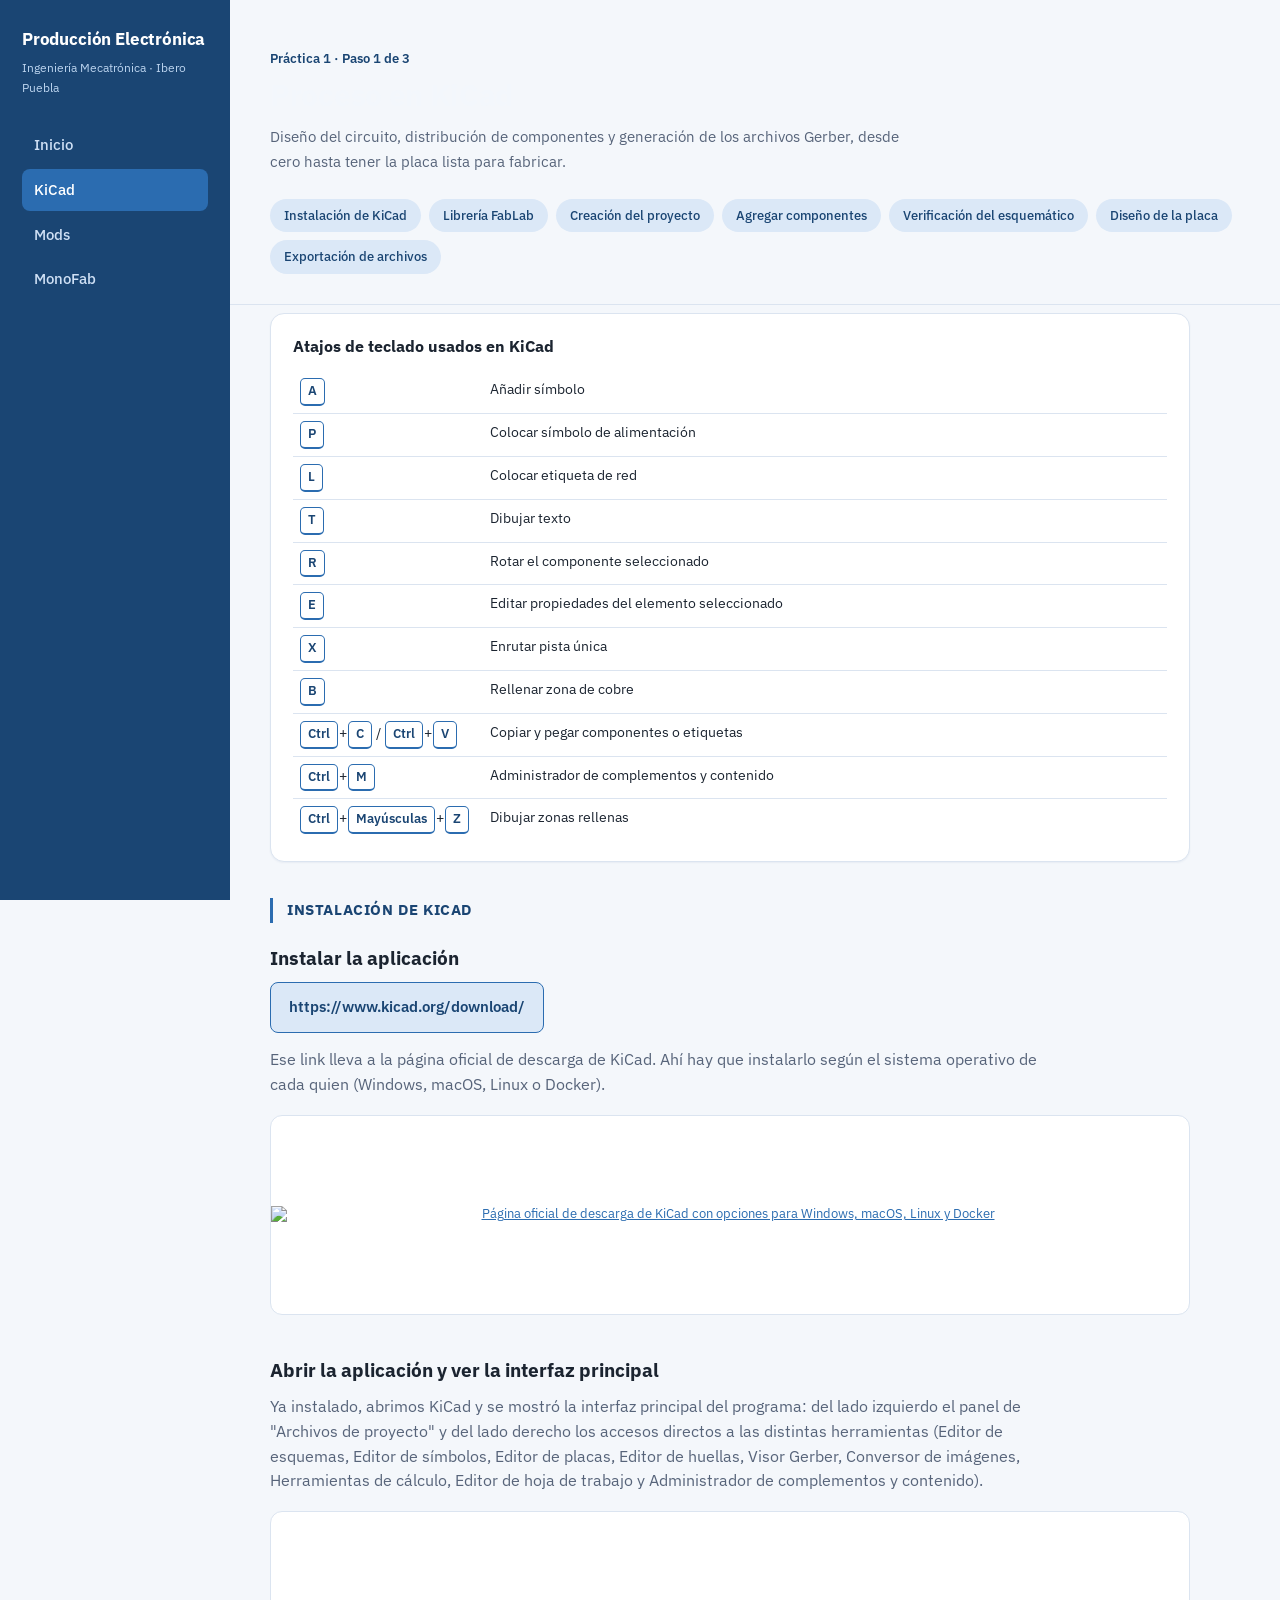
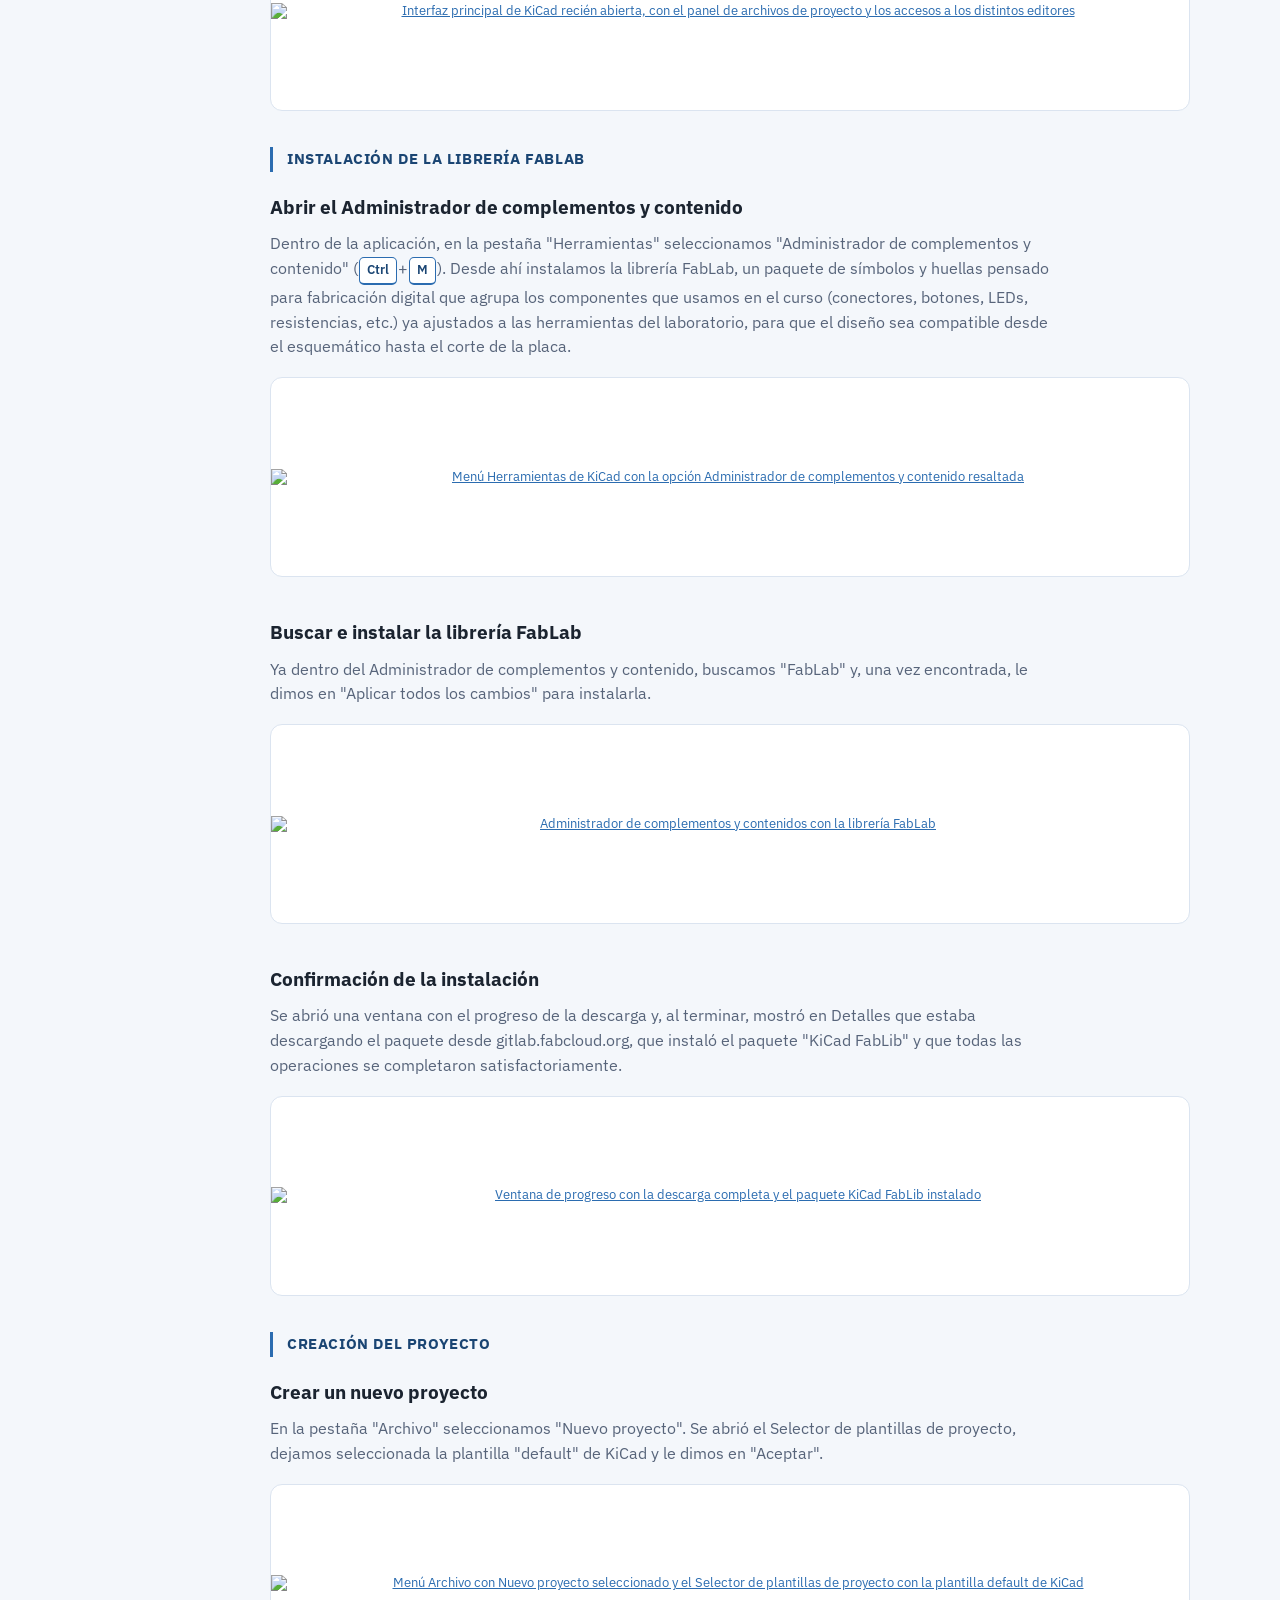
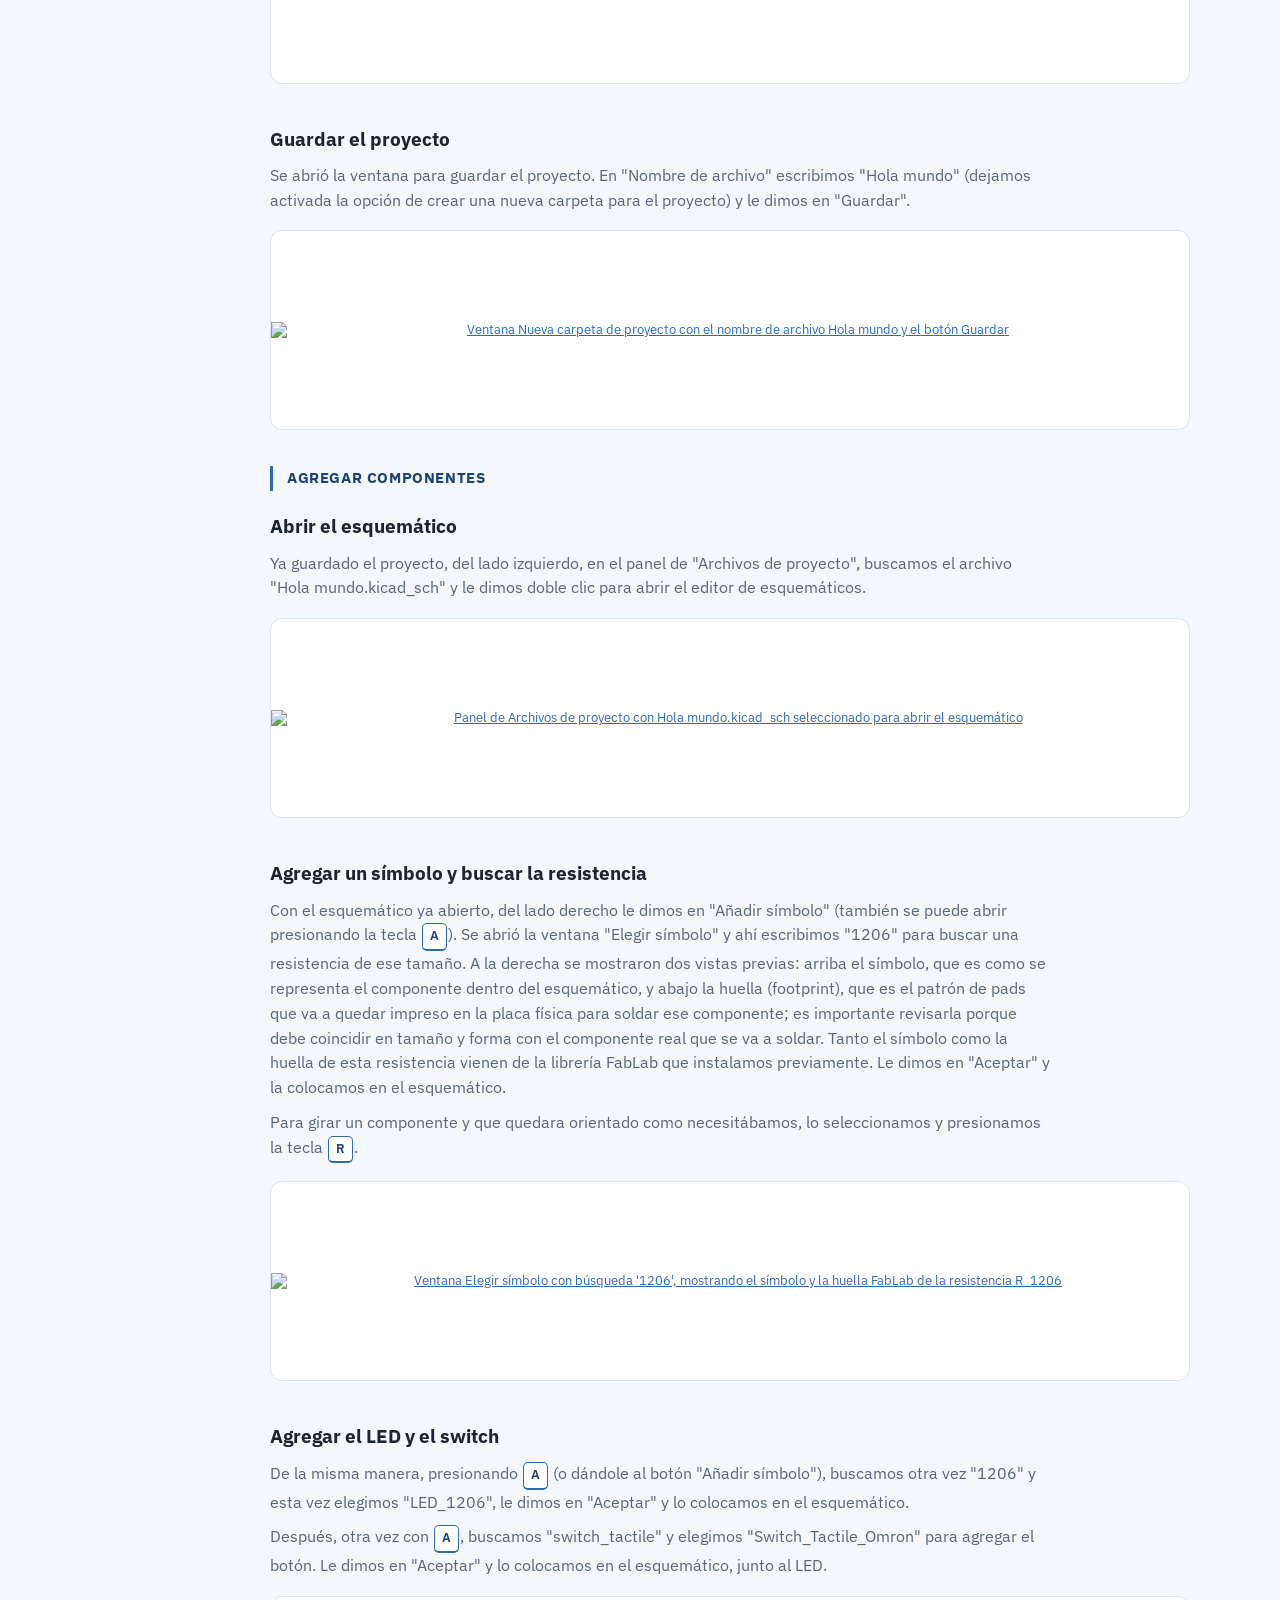
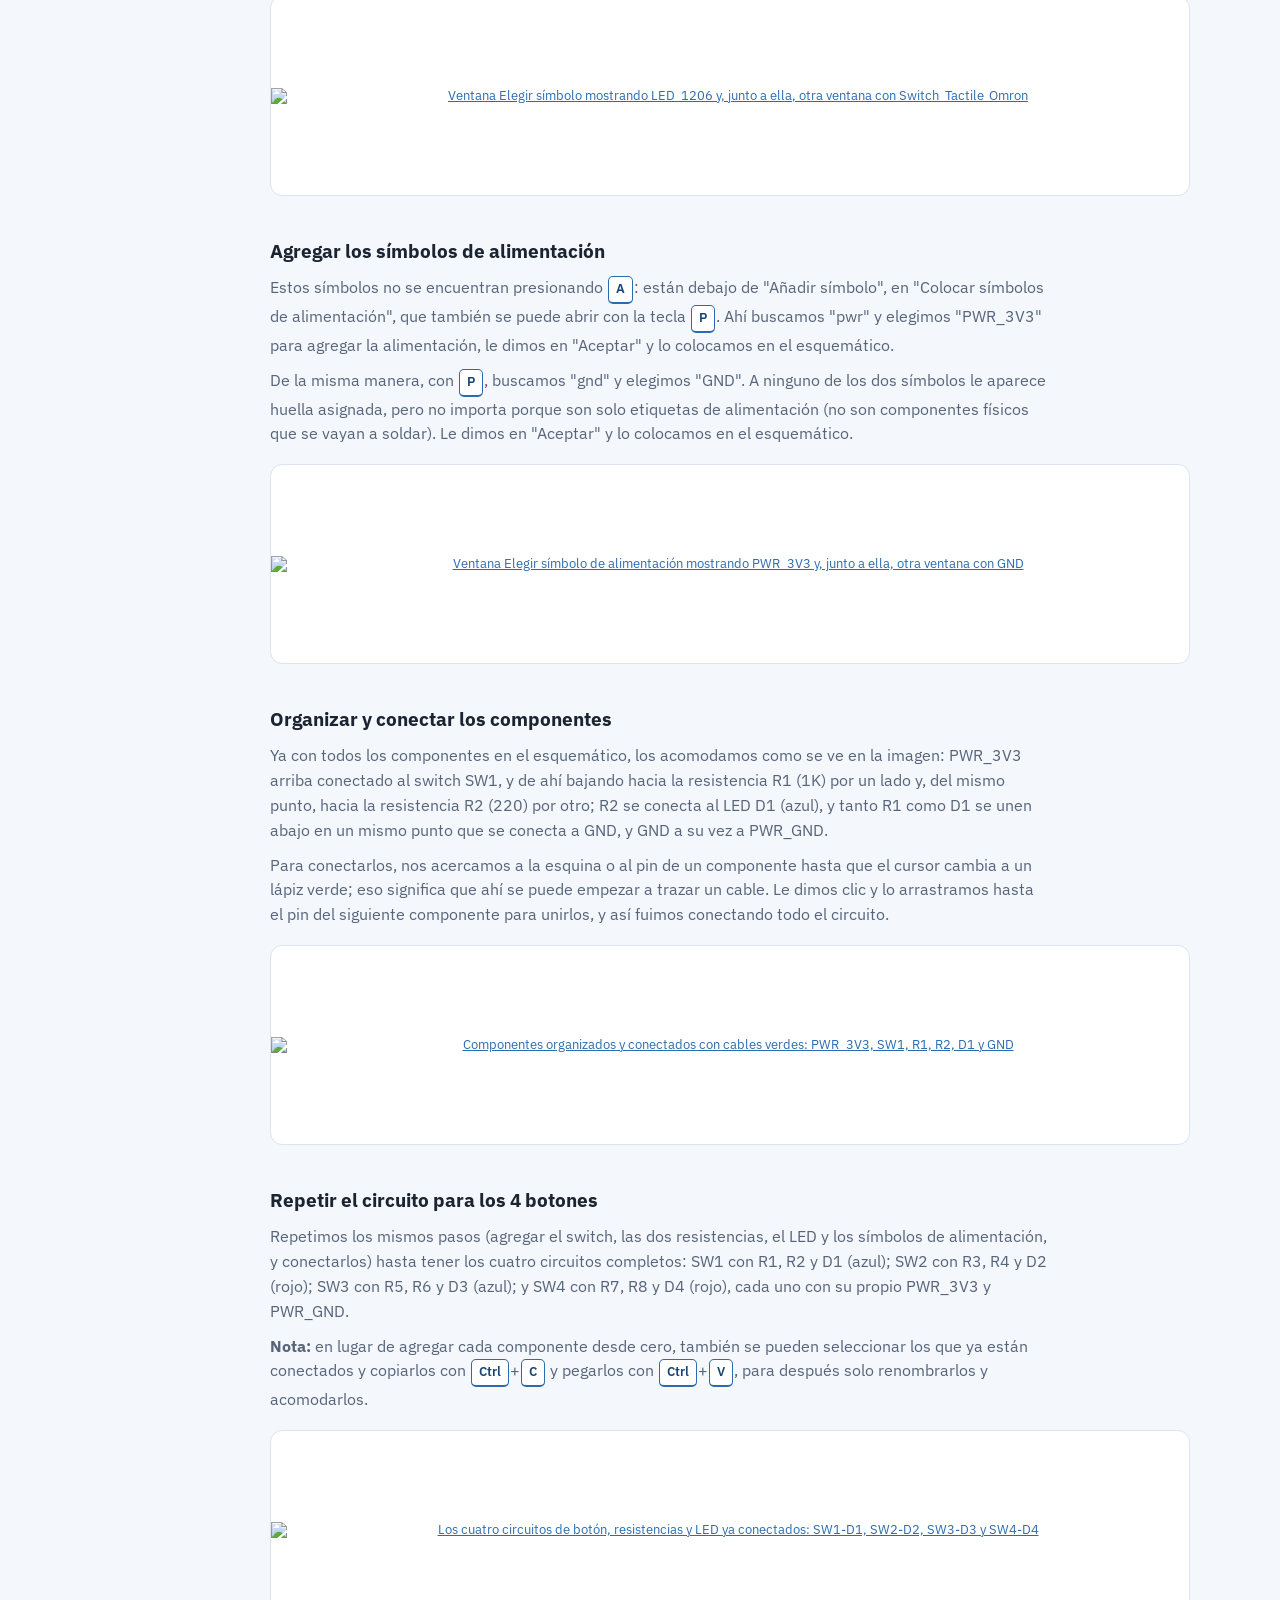
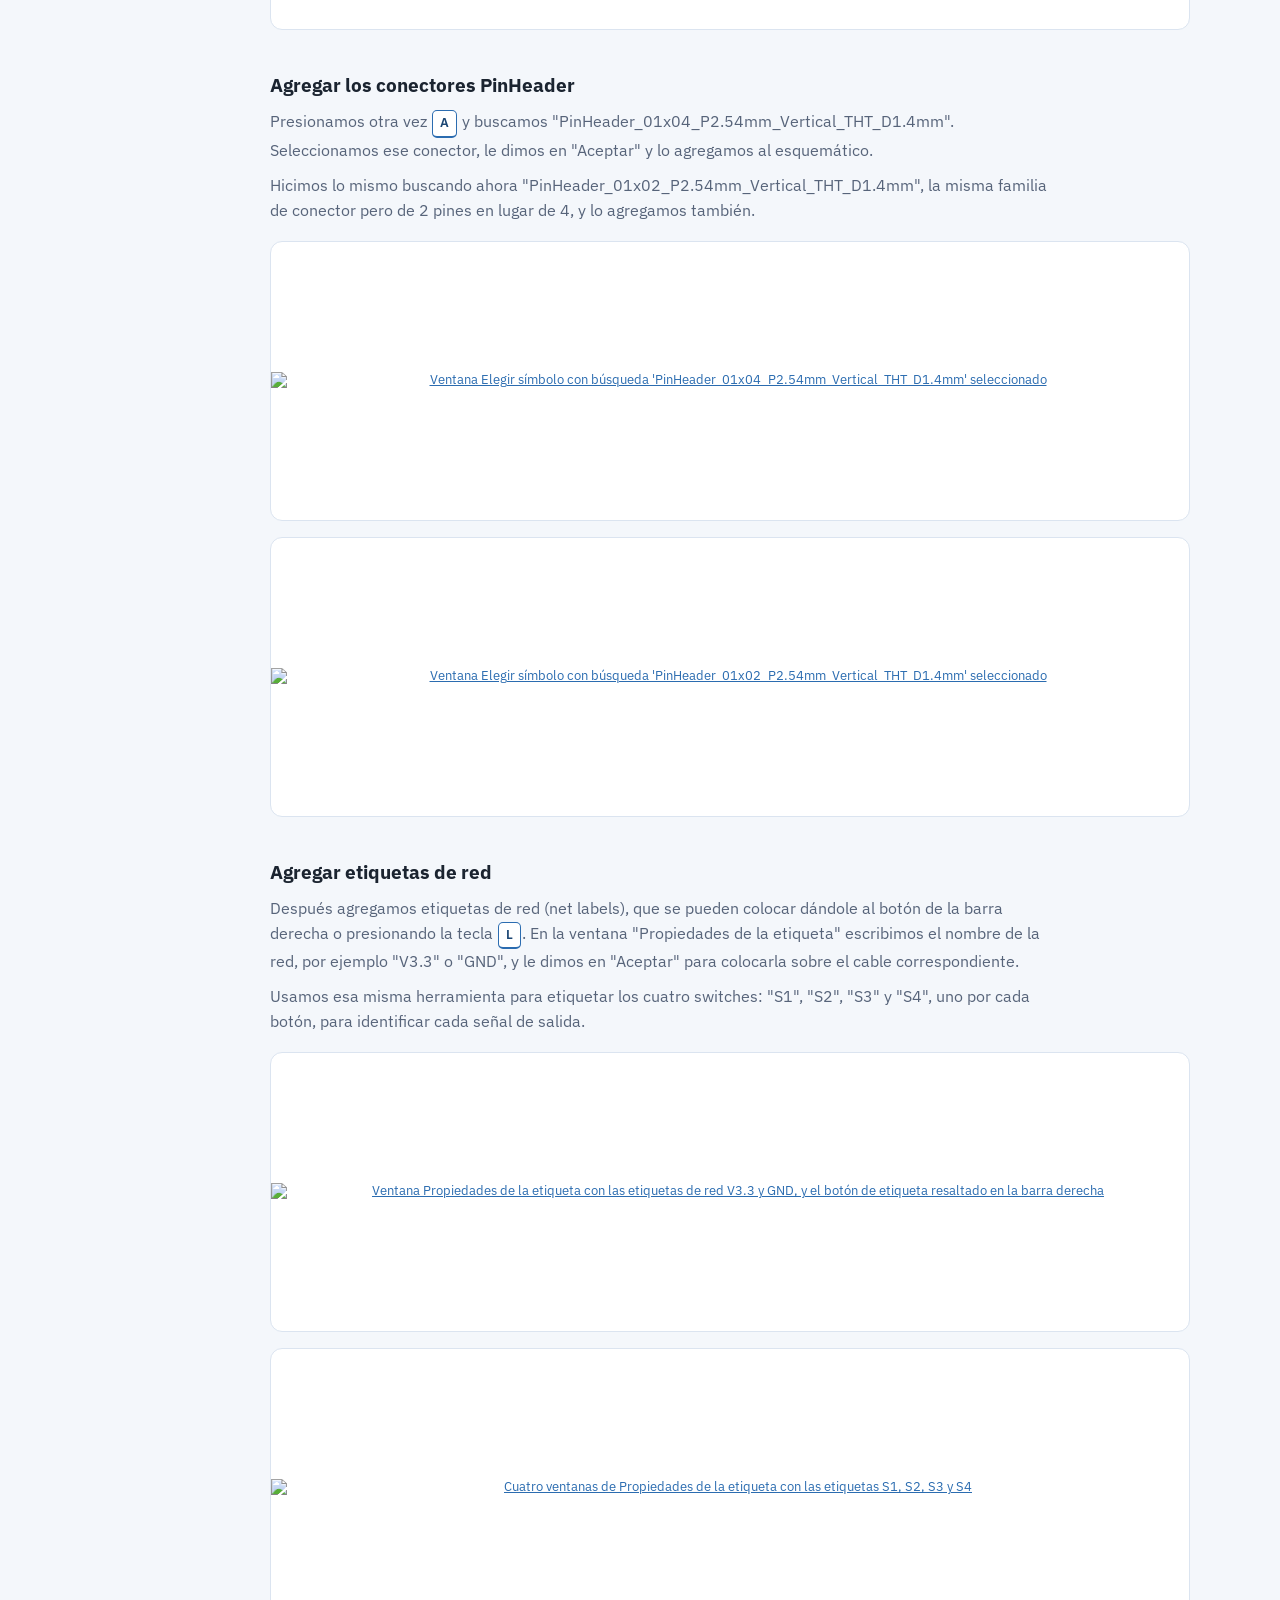
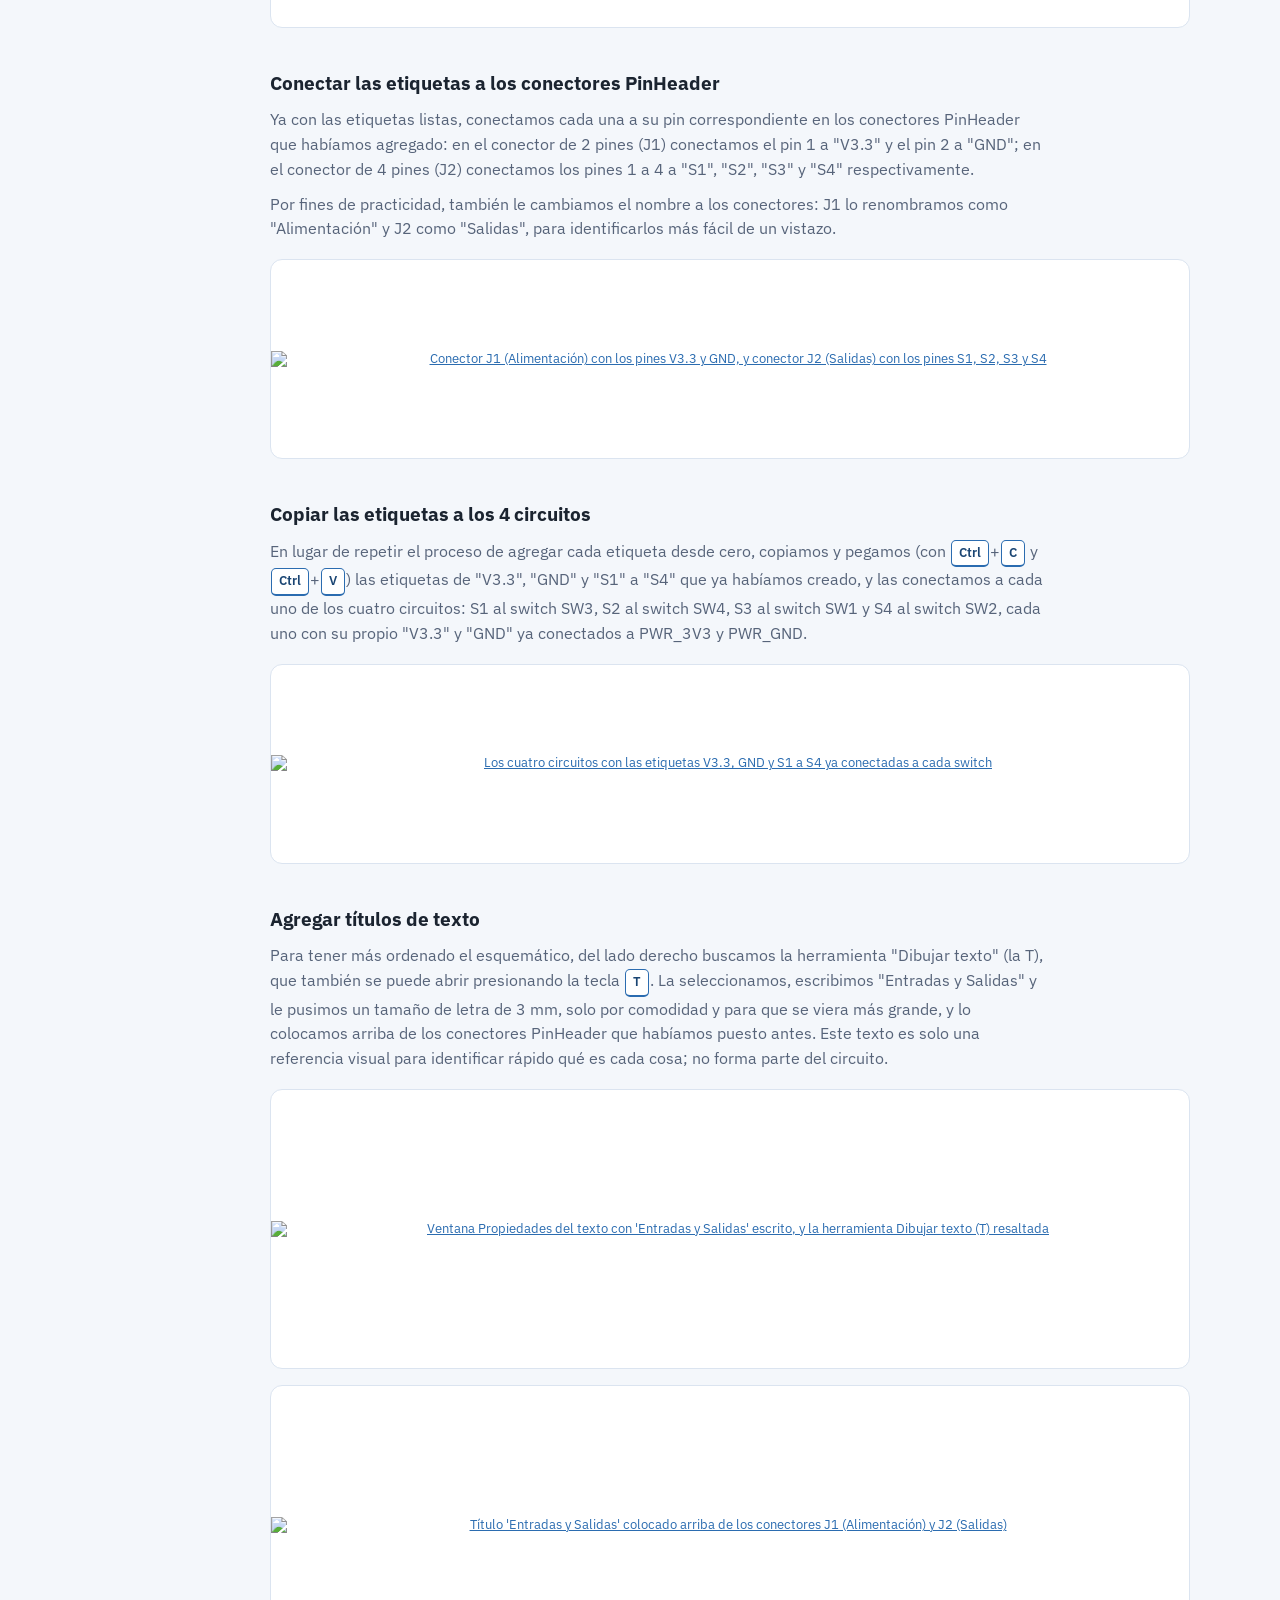
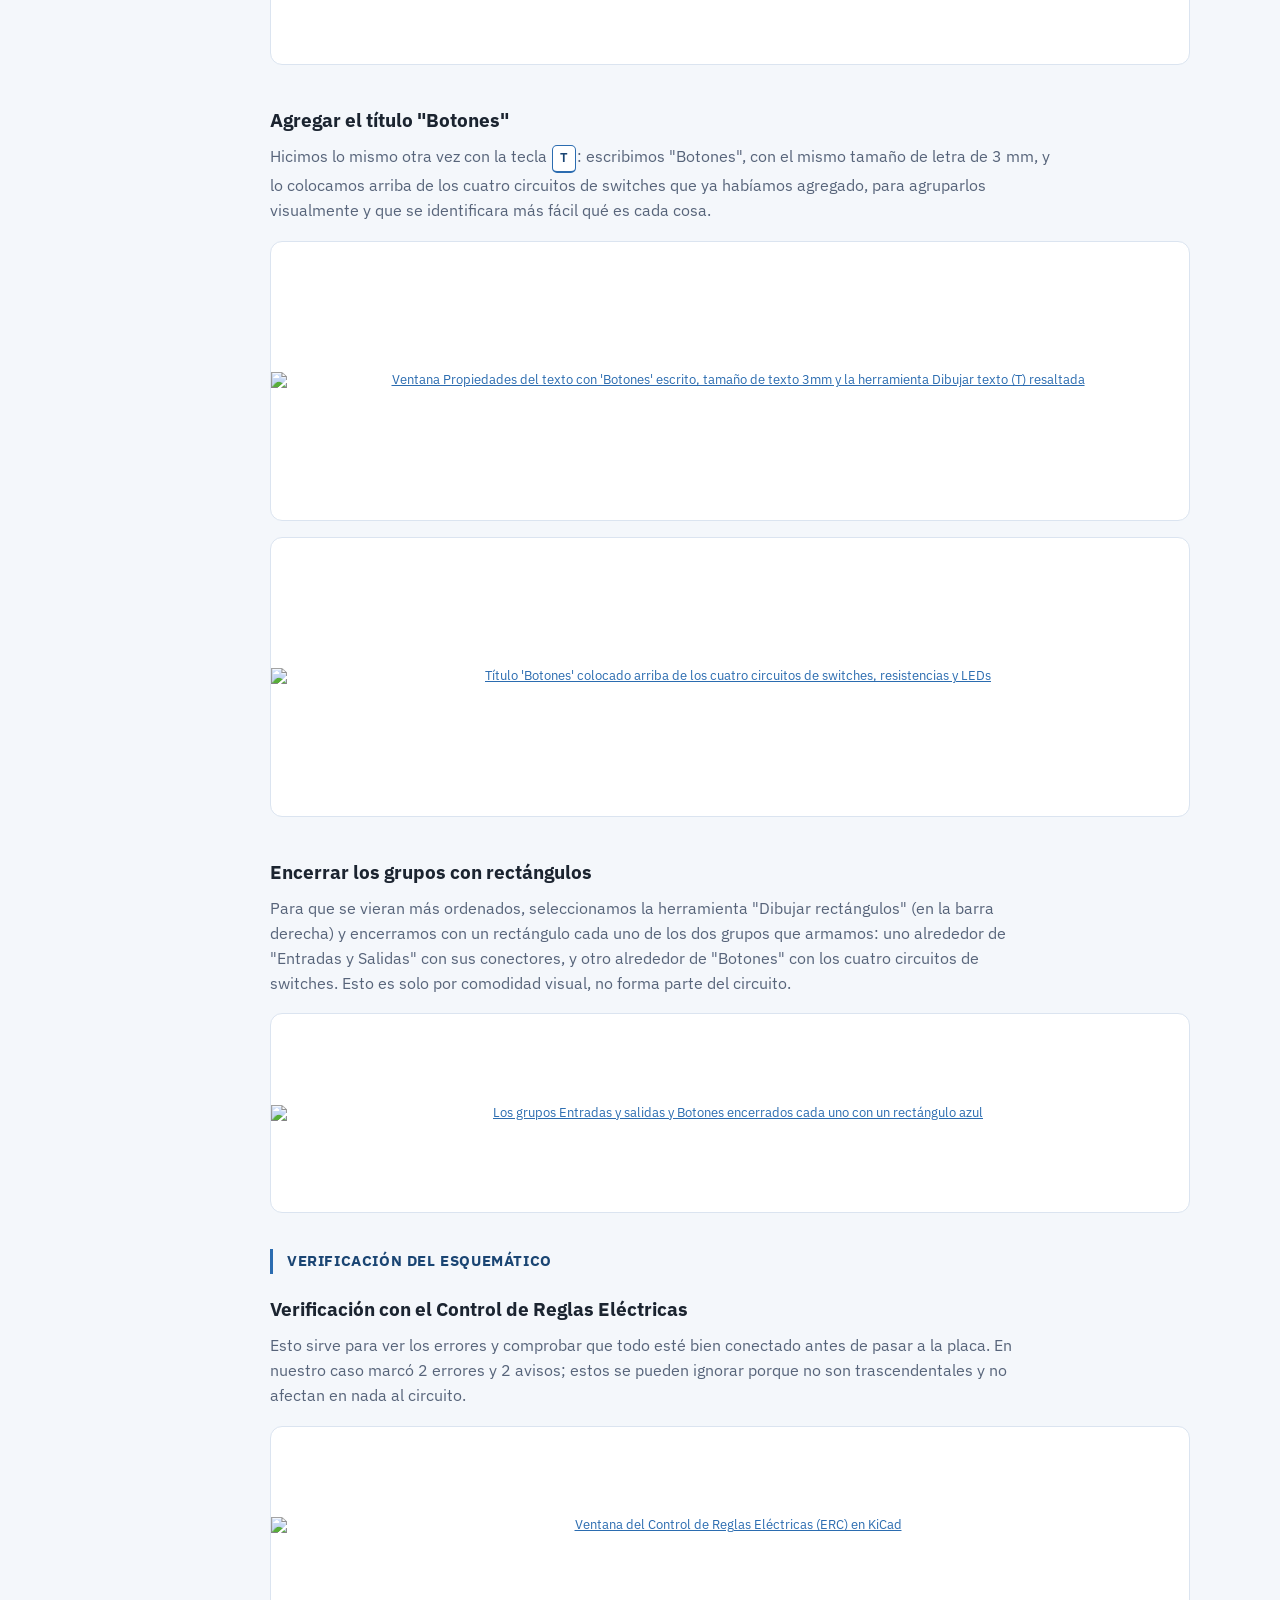
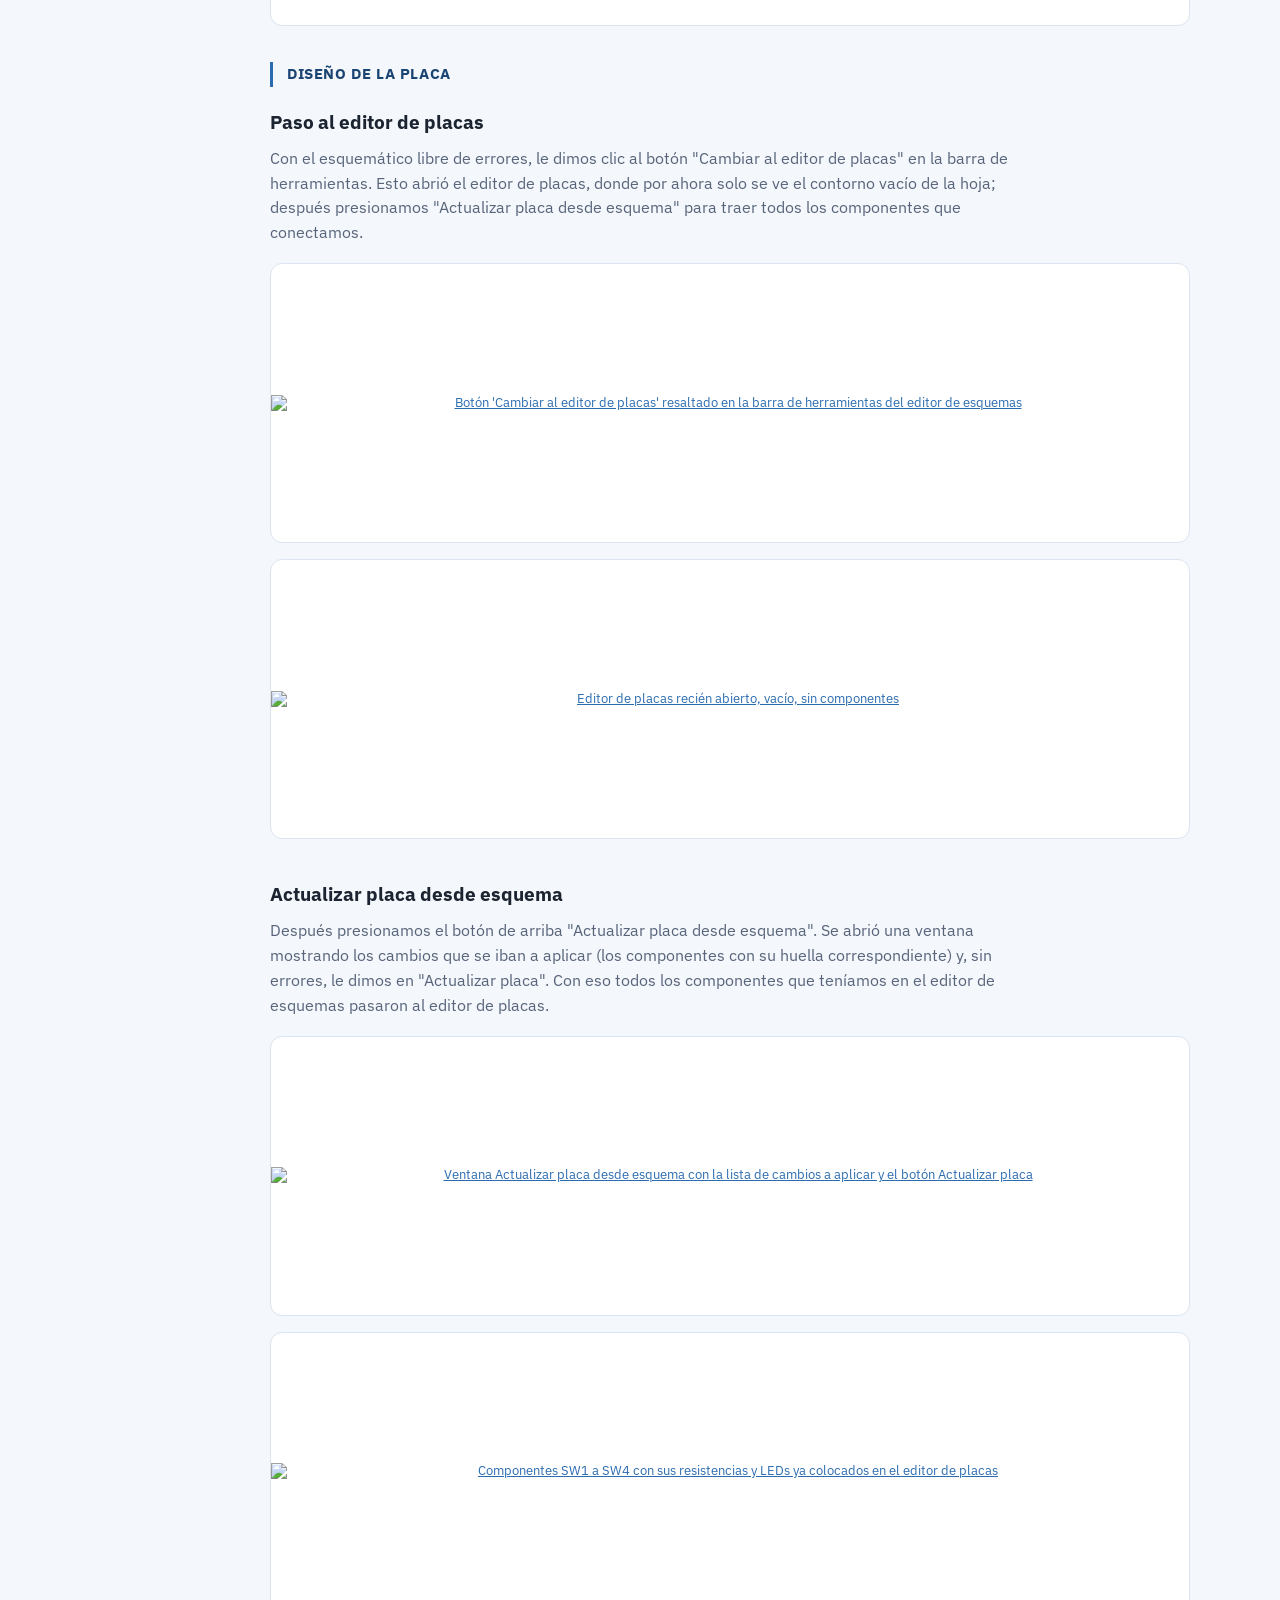
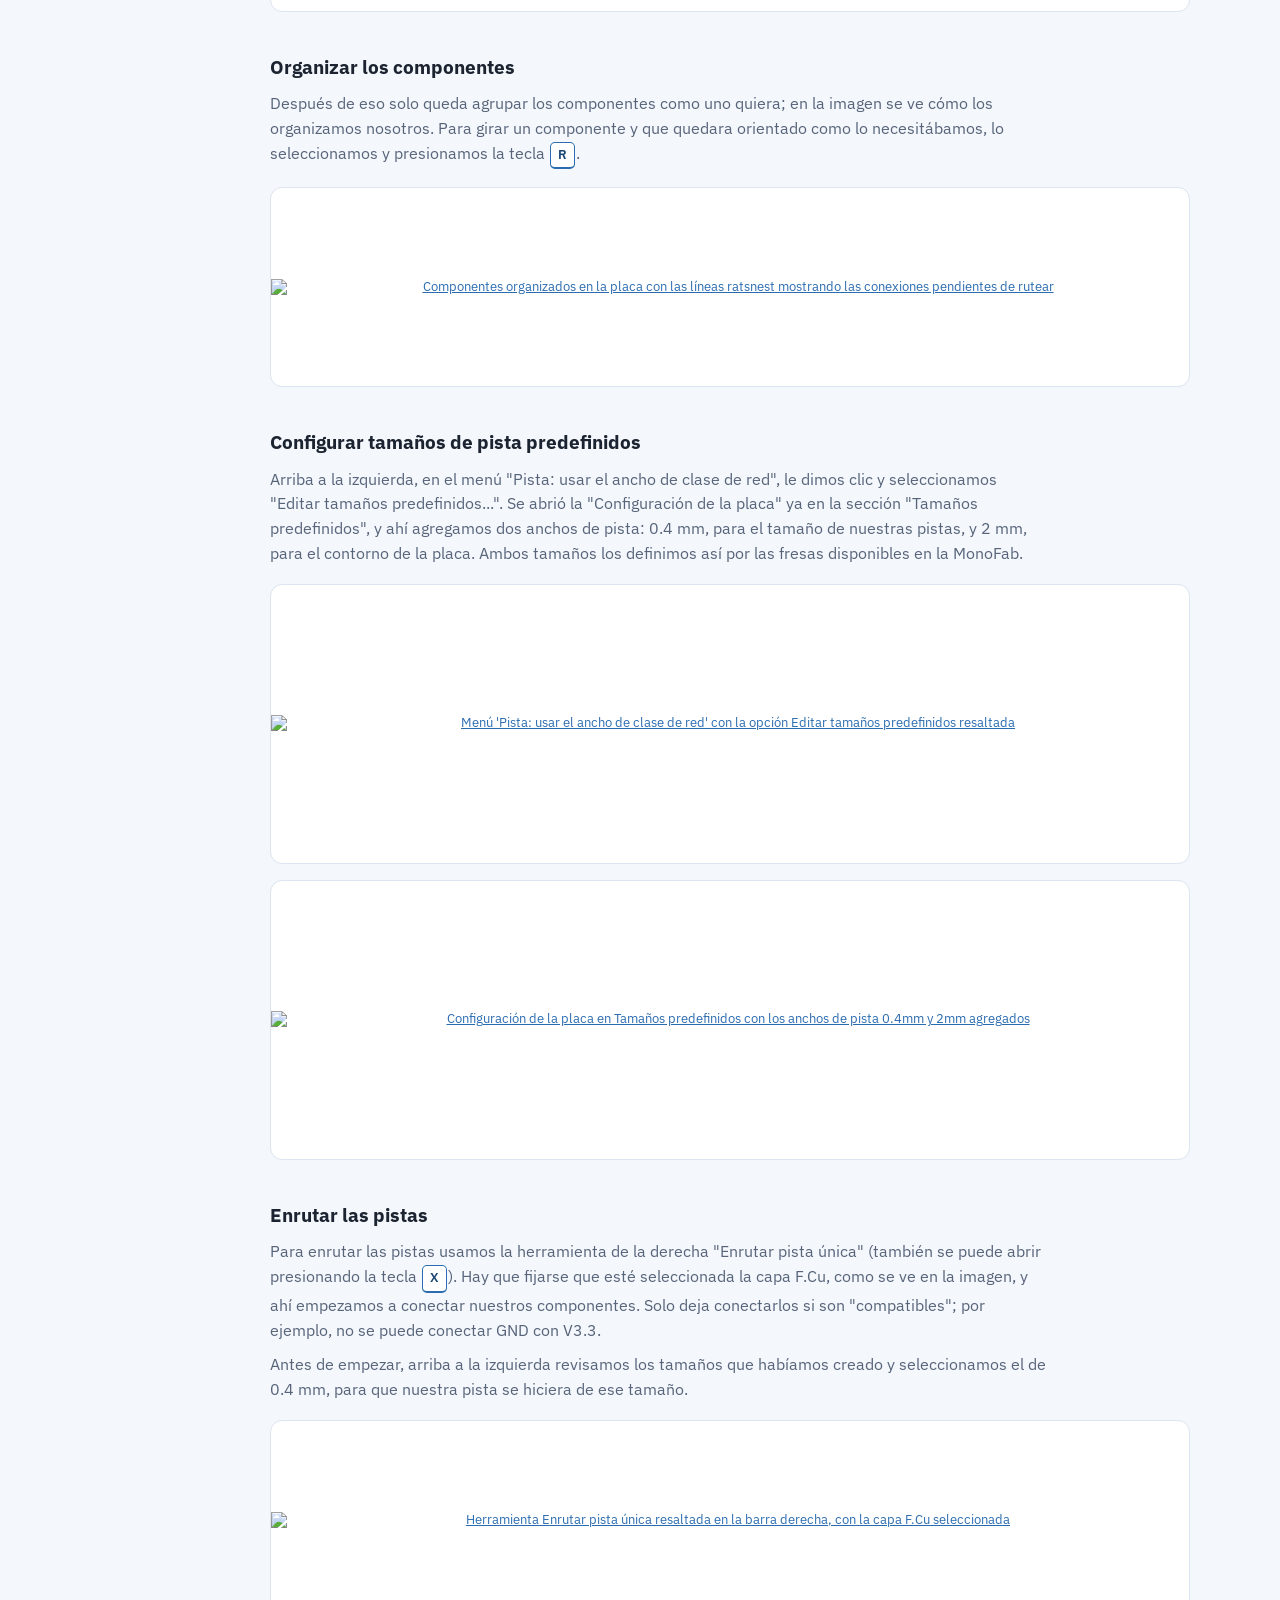
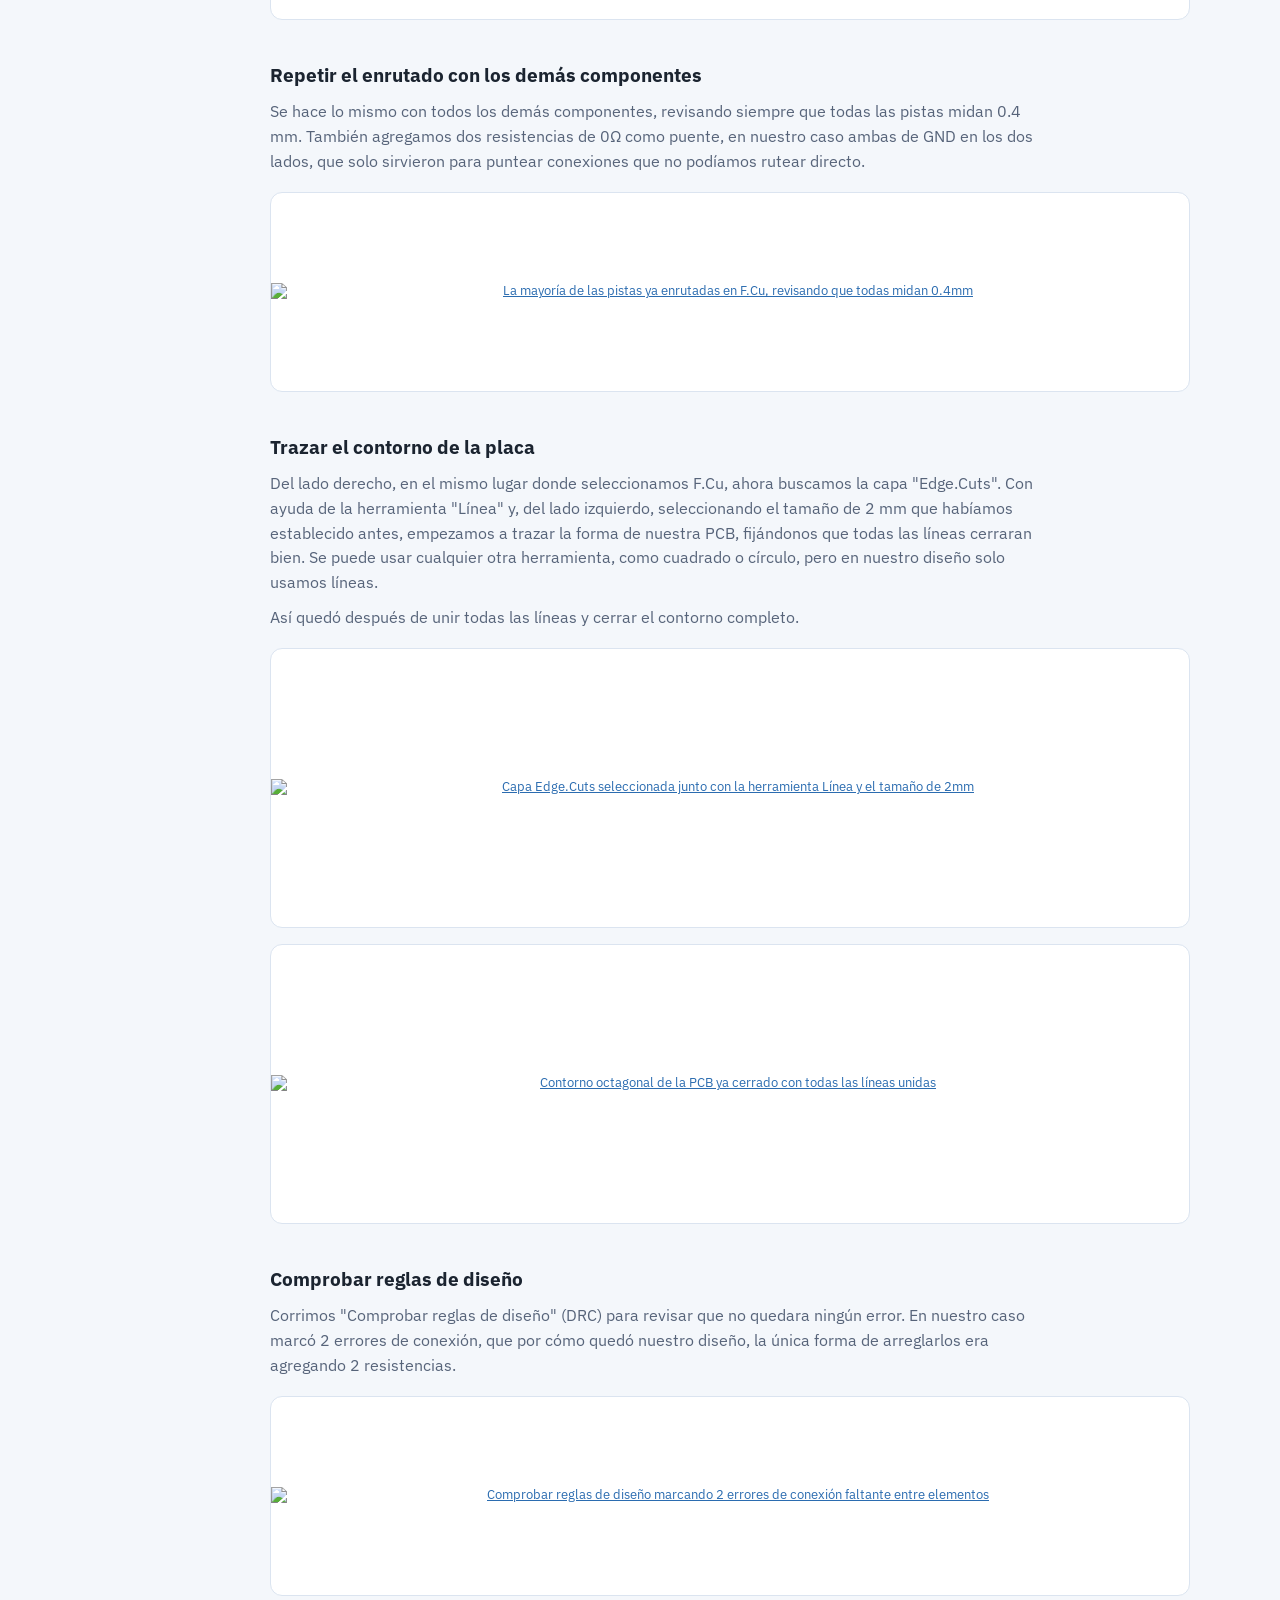
==== kicad.html @ bfd23e38 "Add files via upload" ====
<!DOCTYPE html>
<html lang="es">
<head>
<meta charset="UTF-8">
<meta name="viewport" content="width=device-width, initial-scale=1.0">
<title>Proceso en KiCad — Producción Electrónica</title>
<link rel="preconnect" href="https://fonts.googleapis.com">
<link rel="preconnect" href="https://fonts.gstatic.com" crossorigin>
<link href="https://fonts.googleapis.com/css2?family=IBM+Plex+Sans:wght@400;500;600;700&display=swap" rel="stylesheet">
<link rel="stylesheet" href="styles.css">
</head>
<body>

<div class="site-shell">
  <aside class="sidebar">
    <a href="index.html" class="brand">Producción Electrónica</a>
    <span class="brand-sub">Ingeniería Mecatrónica · Ibero Puebla</span>
    <nav>
      <a href="index.html">Inicio</a>
      <a href="kicad.html" class="active">KiCad</a>
      <a href="mods.html">Mods</a>
      <a href="monofab.html">MonoFab</a>
    </nav>
  </aside>

  <div class="site-main">

<div class="tool-page-header">
  <div class="kicker">Práctica 1 · Paso 1 de 3</div>
  <h1>Proceso en KiCad</h1>
  <p>Diseño del circuito, distribución de componentes y generación de los archivos Gerber, desde cero hasta tener la placa lista para fabricar.</p>
  <div class="page-toc">
    <a href="#grp-instalacion-kicad">Instalación de KiCad</a>
    <a href="#grp-instalacion-fablab">Librería FabLab</a>
    <a href="#grp-creacion-proyecto">Creación del proyecto</a>
    <a href="#grp-agregar-componentes">Agregar componentes</a>
    <a href="#grp-verificacion-esquematico">Verificación del esquemático</a>
    <a href="#grp-diseno-placa">Diseño de la placa</a>
    <a href="#grp-exportacion-archivos">Exportación de archivos</a>
  </div>
</div>

<div class="tool-page-body">

  <div class="ref-card" style="margin-bottom:30px;">
    <h4>Atajos de teclado usados en KiCad</h4>
    <table class="ref-table">
      <tr><td><kbd class="key">A</kbd></td><td>Añadir símbolo</td></tr>
      <tr><td><kbd class="key">P</kbd></td><td>Colocar símbolo de alimentación</td></tr>
      <tr><td><kbd class="key">L</kbd></td><td>Colocar etiqueta de red</td></tr>
      <tr><td><kbd class="key">T</kbd></td><td>Dibujar texto</td></tr>
      <tr><td><kbd class="key">R</kbd></td><td>Rotar el componente seleccionado</td></tr>
      <tr><td><kbd class="key">E</kbd></td><td>Editar propiedades del elemento seleccionado</td></tr>
      <tr><td><kbd class="key">X</kbd></td><td>Enrutar pista única</td></tr>
      <tr><td><kbd class="key">B</kbd></td><td>Rellenar zona de cobre</td></tr>
      <tr><td><kbd class="key">Ctrl</kbd>+<kbd class="key">C</kbd> / <kbd class="key">Ctrl</kbd>+<kbd class="key">V</kbd></td><td>Copiar y pegar componentes o etiquetas</td></tr>
      <tr><td><kbd class="key">Ctrl</kbd>+<kbd class="key">M</kbd></td><td>Administrador de complementos y contenido</td></tr>
      <tr><td><kbd class="key">Ctrl</kbd>+<kbd class="key">Mayúsculas</kbd>+<kbd class="key">Z</kbd></td><td>Dibujar zonas rellenas</td></tr>
    </table>
  </div>

          <h5 class="step-group-title" id="grp-instalacion-kicad">Instalación de KiCad</h5>
          <ul class="step-list">
            <li id="step-kicad-instalar-la-aplicacion">
              <div class="step-thumb has-img"><a href="images/kicad-descargar-app.png" target="_blank"><img src="images/kicad-descargar-app.png" alt="Página oficial de descarga de KiCad con opciones para Windows, macOS, Linux y Docker"></a></div>
              <div class="step-text">
                <strong>Instalar la aplicación</strong>
                <a class="step-link-callout" href="https://www.kicad.org/download/" target="_blank">https://www.kicad.org/download/</a>
                <span>Ese link lleva a la página oficial de descarga de KiCad. Ahí hay que instalarlo según el sistema operativo de cada quien (Windows, macOS, Linux o Docker).</span>
              </div>
            </li>
            <li id="step-kicad-abrir-la-aplicacion-e-interfaz-principal">
              <div class="step-thumb has-img"><a href="images/kicad-interfaz-principal.png" target="_blank"><img src="images/kicad-interfaz-principal.png" alt="Interfaz principal de KiCad recién abierta, con el panel de archivos de proyecto y los accesos a los distintos editores"></a></div>
              <div class="step-text">
                <strong>Abrir la aplicación y ver la interfaz principal</strong>
                <span>Ya instalado, abrimos KiCad y se mostró la interfaz principal del programa: del lado izquierdo el panel de "Archivos de proyecto" y del lado derecho los accesos directos a las distintas herramientas (Editor de esquemas, Editor de símbolos, Editor de placas, Editor de huellas, Visor Gerber, Conversor de imágenes, Herramientas de cálculo, Editor de hoja de trabajo y Administrador de complementos y contenido).</span>
              </div>
            </li>
          </ul>

          <h5 class="step-group-title" id="grp-instalacion-fablab">Instalación de la librería FabLab</h5>
          <ul class="step-list">
            <li id="step-kicad-abrir-el-administrador-de-complementos-y-contenido">
              <div class="step-thumb has-img"><a href="images/kicad-abrir-administrador-complementos.png" target="_blank"><img src="images/kicad-abrir-administrador-complementos.png" alt="Menú Herramientas de KiCad con la opción Administrador de complementos y contenido resaltada"></a></div>
              <div class="step-text">
                <strong>Abrir el Administrador de complementos y contenido</strong>
                <span>Dentro de la aplicación, en la pestaña "Herramientas" seleccionamos "Administrador de complementos y contenido" (<kbd class="key">Ctrl</kbd>+<kbd class="key">M</kbd>). Desde ahí instalamos la librería FabLab, un paquete de símbolos y huellas pensado para fabricación digital que agrupa los componentes que usamos en el curso (conectores, botones, LEDs, resistencias, etc.) ya ajustados a las herramientas del laboratorio, para que el diseño sea compatible desde el esquemático hasta el corte de la placa.</span>
              </div>
            </li>
            <li id="step-kicad-buscar-e-instalar-la-libreria-fablab">
              <div class="step-thumb has-img"><a href="images/kicad-fablab.png" target="_blank"><img src="images/kicad-fablab.png" alt="Administrador de complementos y contenidos con la librería FabLab"></a></div>
              <div class="step-text">
                <strong>Buscar e instalar la librería FabLab</strong>
                <span>Ya dentro del Administrador de complementos y contenido, buscamos "FabLab" y, una vez encontrada, le dimos en "Aplicar todos los cambios" para instalarla.</span>
              </div>
            </li>
            <li id="step-kicad-confirmacion-de-la-instalacion-de-fablib">
              <div class="step-thumb has-img"><a href="images/kicad-fablib-instalado.png" target="_blank"><img src="images/kicad-fablib-instalado.png" alt="Ventana de progreso con la descarga completa y el paquete KiCad FabLib instalado"></a></div>
              <div class="step-text">
                <strong>Confirmación de la instalación</strong>
                <span>Se abrió una ventana con el progreso de la descarga y, al terminar, mostró en Detalles que estaba descargando el paquete desde gitlab.fabcloud.org, que instaló el paquete "KiCad FabLib" y que todas las operaciones se completaron satisfactoriamente.</span>
              </div>
            </li>
          </ul>

          <h5 class="step-group-title" id="grp-creacion-proyecto">Creación del proyecto</h5>
          <ul class="step-list">
            <li id="step-kicad-crear-un-nuevo-proyecto">
              <div class="step-thumb has-img"><a href="images/kicad-nuevo-proyecto.png" target="_blank"><img src="images/kicad-nuevo-proyecto.png" alt="Menú Archivo con Nuevo proyecto seleccionado y el Selector de plantillas de proyecto con la plantilla default de KiCad"></a></div>
              <div class="step-text">
                <strong>Crear un nuevo proyecto</strong>
                <span>En la pestaña "Archivo" seleccionamos "Nuevo proyecto". Se abrió el Selector de plantillas de proyecto, dejamos seleccionada la plantilla "default" de KiCad y le dimos en "Aceptar".</span>
              </div>
            </li>
            <li id="step-kicad-guardar-el-proyecto">
              <div class="step-thumb has-img"><a href="images/kicad-guardar-proyecto.png" target="_blank"><img src="images/kicad-guardar-proyecto.png" alt="Ventana Nueva carpeta de proyecto con el nombre de archivo Hola mundo y el botón Guardar"></a></div>
              <div class="step-text">
                <strong>Guardar el proyecto</strong>
                <span>Se abrió la ventana para guardar el proyecto. En "Nombre de archivo" escribimos "Hola mundo" (dejamos activada la opción de crear una nueva carpeta para el proyecto) y le dimos en "Guardar".</span>
              </div>
            </li>
          </ul>

          <h5 class="step-group-title" id="grp-agregar-componentes">Agregar componentes</h5>
          <ul class="step-list">
            <li id="step-kicad-abrir-el-esquematico">
              <div class="step-thumb has-img"><a href="images/esquematico.png" target="_blank"><img src="images/esquematico.png" alt="Panel de Archivos de proyecto con Hola mundo.kicad_sch seleccionado para abrir el esquemático"></a></div>
              <div class="step-text">
                <strong>Abrir el esquemático</strong>
                <span>Ya guardado el proyecto, del lado izquierdo, en el panel de "Archivos de proyecto", buscamos el archivo "Hola mundo.kicad_sch" y le dimos doble clic para abrir el editor de esquemáticos.</span>
              </div>
            </li>
            <li id="step-kicad-agregar-un-simbolo-y-buscar-la-resistencia">
              <div class="step-thumb has-img"><a href="images/kicad-agregar-simbolo-1206.png" target="_blank"><img src="images/kicad-agregar-simbolo-1206.png" alt="Ventana Elegir símbolo con búsqueda '1206', mostrando el símbolo y la huella FabLab de la resistencia R_1206"></a></div>
              <div class="step-text">
                <strong>Agregar un símbolo y buscar la resistencia</strong>
                <span>Con el esquemático ya abierto, del lado derecho le dimos en "Añadir símbolo" (también se puede abrir presionando la tecla <kbd class="key">A</kbd>). Se abrió la ventana "Elegir símbolo" y ahí escribimos "1206" para buscar una resistencia de ese tamaño. A la derecha se mostraron dos vistas previas: arriba el símbolo, que es como se representa el componente dentro del esquemático, y abajo la huella (footprint), que es el patrón de pads que va a quedar impreso en la placa física para soldar ese componente; es importante revisarla porque debe coincidir en tamaño y forma con el componente real que se va a soldar. Tanto el símbolo como la huella de esta resistencia vienen de la librería FabLab que instalamos previamente. Le dimos en "Aceptar" y la colocamos en el esquemático.</span>
                <span>Para girar un componente y que quedara orientado como necesitábamos, lo seleccionamos y presionamos la tecla <kbd class="key">R</kbd>.</span>
              </div>
            </li>
            <li id="step-kicad-agregar-el-led-y-el-switch">
              <div class="step-thumb has-img"><a href="images/kicad-agregar-led-switch.png" target="_blank"><img src="images/kicad-agregar-led-switch.png" alt="Ventana Elegir símbolo mostrando LED_1206 y, junto a ella, otra ventana con Switch_Tactile_Omron"></a></div>
              <div class="step-text">
                <strong>Agregar el LED y el switch</strong>
                <span>De la misma manera, presionando <kbd class="key">A</kbd> (o dándole al botón "Añadir símbolo"), buscamos otra vez "1206" y esta vez elegimos "LED_1206", le dimos en "Aceptar" y lo colocamos en el esquemático.</span>
                <span>Después, otra vez con <kbd class="key">A</kbd>, buscamos "switch_tactile" y elegimos "Switch_Tactile_Omron" para agregar el botón. Le dimos en "Aceptar" y lo colocamos en el esquemático, junto al LED.</span>
              </div>
            </li>
            <li id="step-kicad-agregar-los-simbolos-de-alimentacion">
              <div class="step-thumb has-img"><a href="images/kicad-agregar-pwr-gnd.png" target="_blank"><img src="images/kicad-agregar-pwr-gnd.png" alt="Ventana Elegir símbolo de alimentación mostrando PWR_3V3 y, junto a ella, otra ventana con GND"></a></div>
              <div class="step-text">
                <strong>Agregar los símbolos de alimentación</strong>
                <span>Estos símbolos no se encuentran presionando <kbd class="key">A</kbd>: están debajo de "Añadir símbolo", en "Colocar símbolos de alimentación", que también se puede abrir con la tecla <kbd class="key">P</kbd>. Ahí buscamos "pwr" y elegimos "PWR_3V3" para agregar la alimentación, le dimos en "Aceptar" y lo colocamos en el esquemático.</span>
                <span>De la misma manera, con <kbd class="key">P</kbd>, buscamos "gnd" y elegimos "GND". A ninguno de los dos símbolos le aparece huella asignada, pero no importa porque son solo etiquetas de alimentación (no son componentes físicos que se vayan a soldar). Le dimos en "Aceptar" y lo colocamos en el esquemático.</span>
              </div>
            </li>
            <li id="step-kicad-organizar-y-conectar-los-componentes">
              <div class="step-thumb has-img"><a href="images/kicad-conexion-componentes.png" target="_blank"><img src="images/kicad-conexion-componentes.png" alt="Componentes organizados y conectados con cables verdes: PWR_3V3, SW1, R1, R2, D1 y GND"></a></div>
              <div class="step-text">
                <strong>Organizar y conectar los componentes</strong>
                <span>Ya con todos los componentes en el esquemático, los acomodamos como se ve en la imagen: PWR_3V3 arriba conectado al switch SW1, y de ahí bajando hacia la resistencia R1 (1K) por un lado y, del mismo punto, hacia la resistencia R2 (220) por otro; R2 se conecta al LED D1 (azul), y tanto R1 como D1 se unen abajo en un mismo punto que se conecta a GND, y GND a su vez a PWR_GND.</span>
                <span>Para conectarlos, nos acercamos a la esquina o al pin de un componente hasta que el cursor cambia a un lápiz verde; eso significa que ahí se puede empezar a trazar un cable. Le dimos clic y lo arrastramos hasta el pin del siguiente componente para unirlos, y así fuimos conectando todo el circuito.</span>
              </div>
            </li>
            <li id="step-kicad-repetir-el-circuito-para-los-4-botones">
              <div class="step-thumb has-img"><a href="images/kicad-4-circuitos-conectados.png" target="_blank"><img src="images/kicad-4-circuitos-conectados.png" alt="Los cuatro circuitos de botón, resistencias y LED ya conectados: SW1-D1, SW2-D2, SW3-D3 y SW4-D4"></a></div>
              <div class="step-text">
                <strong>Repetir el circuito para los 4 botones</strong>
                <span>Repetimos los mismos pasos (agregar el switch, las dos resistencias, el LED y los símbolos de alimentación, y conectarlos) hasta tener los cuatro circuitos completos: SW1 con R1, R2 y D1 (azul); SW2 con R3, R4 y D2 (rojo); SW3 con R5, R6 y D3 (azul); y SW4 con R7, R8 y D4 (rojo), cada uno con su propio PWR_3V3 y PWR_GND.</span>
                <span><strong style="font-size:15.5px; display:inline;">Nota:</strong> en lugar de agregar cada componente desde cero, también se pueden seleccionar los que ya están conectados y copiarlos con <kbd class="key">Ctrl</kbd>+<kbd class="key">C</kbd> y pegarlos con <kbd class="key">Ctrl</kbd>+<kbd class="key">V</kbd>, para después solo renombrarlos y acomodarlos.</span>
              </div>
            </li>
            <li id="step-kicad-agregar-el-conector-pinheader" class="pair">
              <div class="step-text">
                <strong>Agregar los conectores PinHeader</strong>
                <span>Presionamos otra vez <kbd class="key">A</kbd> y buscamos "PinHeader_01x04_P2.54mm_Vertical_THT_D1.4mm". Seleccionamos ese conector, le dimos en "Aceptar" y lo agregamos al esquemático.</span>
                <span>Hicimos lo mismo buscando ahora "PinHeader_01x02_P2.54mm_Vertical_THT_D1.4mm", la misma familia de conector pero de 2 pines en lugar de 4, y lo agregamos también.</span>
              </div>
              <div class="step-thumb-row">
                <div class="step-thumb has-img"><a href="images/kicad-agregar-pinheader-1x04.png" target="_blank"><img src="images/kicad-agregar-pinheader-1x04.png" alt="Ventana Elegir símbolo con búsqueda 'PinHeader_01x04_P2.54mm_Vertical_THT_D1.4mm' seleccionado"></a></div>
                <div class="step-thumb has-img"><a href="images/kicad-agregar-pinheader-1x02.png" target="_blank"><img src="images/kicad-agregar-pinheader-1x02.png" alt="Ventana Elegir símbolo con búsqueda 'PinHeader_01x02_P2.54mm_Vertical_THT_D1.4mm' seleccionado"></a></div>
              </div>
            </li>
            <li id="step-kicad-agregar-etiquetas-de-red" class="pair">
              <div class="step-text">
                <strong>Agregar etiquetas de red</strong>
                <span>Después agregamos etiquetas de red (net labels), que se pueden colocar dándole al botón de la barra derecha o presionando la tecla <kbd class="key">L</kbd>. En la ventana "Propiedades de la etiqueta" escribimos el nombre de la red, por ejemplo "V3.3" o "GND", y le dimos en "Aceptar" para colocarla sobre el cable correspondiente.</span>
                <span>Usamos esa misma herramienta para etiquetar los cuatro switches: "S1", "S2", "S3" y "S4", uno por cada botón, para identificar cada señal de salida.</span>
              </div>
              <div class="step-thumb-row">
                <div class="step-thumb has-img"><a href="images/kicad-etiquetas-de-red.png" target="_blank"><img src="images/kicad-etiquetas-de-red.png" alt="Ventana Propiedades de la etiqueta con las etiquetas de red V3.3 y GND, y el botón de etiqueta resaltado en la barra derecha"></a></div>
                <div class="step-thumb has-img"><a href="images/kicad-etiquetas-s1-s4.png" target="_blank"><img src="images/kicad-etiquetas-s1-s4.png" alt="Cuatro ventanas de Propiedades de la etiqueta con las etiquetas S1, S2, S3 y S4"></a></div>
              </div>
            </li>
            <li id="step-kicad-conectar-las-etiquetas-a-los-pinheader">
              <div class="step-thumb has-img"><a href="images/kicad-conectores-alimentacion-salidas.png" target="_blank"><img src="images/kicad-conectores-alimentacion-salidas.png" alt="Conector J1 (Alimentación) con los pines V3.3 y GND, y conector J2 (Salidas) con los pines S1, S2, S3 y S4"></a></div>
              <div class="step-text">
                <strong>Conectar las etiquetas a los conectores PinHeader</strong>
                <span>Ya con las etiquetas listas, conectamos cada una a su pin correspondiente en los conectores PinHeader que habíamos agregado: en el conector de 2 pines (J1) conectamos el pin 1 a "V3.3" y el pin 2 a "GND"; en el conector de 4 pines (J2) conectamos los pines 1 a 4 a "S1", "S2", "S3" y "S4" respectivamente.</span>
                <span>Por fines de practicidad, también le cambiamos el nombre a los conectores: J1 lo renombramos como "Alimentación" y J2 como "Salidas", para identificarlos más fácil de un vistazo.</span>
              </div>
            </li>
            <li id="step-kicad-copiar-las-etiquetas-a-los-4-circuitos">
              <div class="step-thumb has-img"><a href="images/kicad-etiquetas-en-4-circuitos.png" target="_blank"><img src="images/kicad-etiquetas-en-4-circuitos.png" alt="Los cuatro circuitos con las etiquetas V3.3, GND y S1 a S4 ya conectadas a cada switch"></a></div>
              <div class="step-text">
                <strong>Copiar las etiquetas a los 4 circuitos</strong>
                <span>En lugar de repetir el proceso de agregar cada etiqueta desde cero, copiamos y pegamos (con <kbd class="key">Ctrl</kbd>+<kbd class="key">C</kbd> y <kbd class="key">Ctrl</kbd>+<kbd class="key">V</kbd>) las etiquetas de "V3.3", "GND" y "S1" a "S4" que ya habíamos creado, y las conectamos a cada uno de los cuatro circuitos: S1 al switch SW3, S2 al switch SW4, S3 al switch SW1 y S4 al switch SW2, cada uno con su propio "V3.3" y "GND" ya conectados a PWR_3V3 y PWR_GND.</span>
              </div>
            </li>
            <li id="step-kicad-agregar-titulos-de-texto" class="pair">
              <div class="step-text">
                <strong>Agregar títulos de texto</strong>
                <span>Para tener más ordenado el esquemático, del lado derecho buscamos la herramienta "Dibujar texto" (la T), que también se puede abrir presionando la tecla <kbd class="key">T</kbd>. La seleccionamos, escribimos "Entradas y Salidas" y le pusimos un tamaño de letra de 3 mm, solo por comodidad y para que se viera más grande, y lo colocamos arriba de los conectores PinHeader que habíamos puesto antes. Este texto es solo una referencia visual para identificar rápido qué es cada cosa; no forma parte del circuito.</span>
              </div>
              <div class="step-thumb-row">
                <div class="step-thumb has-img"><a href="images/kicad-texto-entradas-salidas.png" target="_blank"><img src="images/kicad-texto-entradas-salidas.png" alt="Ventana Propiedades del texto con 'Entradas y Salidas' escrito, y la herramienta Dibujar texto (T) resaltada"></a></div>
                <div class="step-thumb has-img"><a href="images/kicad-texto-entradas-salidas-resultado.png" target="_blank"><img src="images/kicad-texto-entradas-salidas-resultado.png" alt="Título 'Entradas y Salidas' colocado arriba de los conectores J1 (Alimentación) y J2 (Salidas)"></a></div>
              </div>
            </li>
            <li id="step-kicad-agregar-titulo-botones" class="pair">
              <div class="step-text">
                <strong>Agregar el título "Botones"</strong>
                <span>Hicimos lo mismo otra vez con la tecla <kbd class="key">T</kbd>: escribimos "Botones", con el mismo tamaño de letra de 3 mm, y lo colocamos arriba de los cuatro circuitos de switches que ya habíamos agregado, para agruparlos visualmente y que se identificara más fácil qué es cada cosa.</span>
              </div>
              <div class="step-thumb-row">
                <div class="step-thumb has-img"><a href="images/kicad-texto-botones.png" target="_blank"><img src="images/kicad-texto-botones.png" alt="Ventana Propiedades del texto con 'Botones' escrito, tamaño de texto 3mm y la herramienta Dibujar texto (T) resaltada"></a></div>
                <div class="step-thumb has-img"><a href="images/kicad-texto-botones-resultado.png" target="_blank"><img src="images/kicad-texto-botones-resultado.png" alt="Título 'Botones' colocado arriba de los cuatro circuitos de switches, resistencias y LEDs"></a></div>
              </div>
            </li>
            <li id="step-kicad-encerrar-los-grupos-con-rectangulos">
              <div class="step-thumb has-img"><a href="images/kicad-rectangulos-agrupacion.png" target="_blank"><img src="images/kicad-rectangulos-agrupacion.png" alt="Los grupos Entradas y salidas y Botones encerrados cada uno con un rectángulo azul"></a></div>
              <div class="step-text">
                <strong>Encerrar los grupos con rectángulos</strong>
                <span>Para que se vieran más ordenados, seleccionamos la herramienta "Dibujar rectángulos" (en la barra derecha) y encerramos con un rectángulo cada uno de los dos grupos que armamos: uno alrededor de "Entradas y Salidas" con sus conectores, y otro alrededor de "Botones" con los cuatro circuitos de switches. Esto es solo por comodidad visual, no forma parte del circuito.</span>
              </div>
            </li>
          </ul>

          <h5 class="step-group-title" id="grp-verificacion-esquematico">Verificación del esquemático</h5>
          <ul class="step-list">
            <li id="step-kicad-verificacion-con-el-control-de-reglas-electricas">
              <div class="step-thumb has-img"><a href="images/kicad-erc.png" target="_blank"><img src="images/kicad-erc.png" alt="Ventana del Control de Reglas Eléctricas (ERC) en KiCad"></a></div>
              <div class="step-text">
                <strong>Verificación con el Control de Reglas Eléctricas</strong>
                <span>Esto sirve para ver los errores y comprobar que todo esté bien conectado antes de pasar a la placa. En nuestro caso marcó 2 errores y 2 avisos; estos se pueden ignorar porque no son trascendentales y no afectan en nada al circuito.</span>
              </div>
            </li>
          </ul>

          <h5 class="step-group-title" id="grp-diseno-placa">Diseño de la placa</h5>
          <ul class="step-list">
            <li id="step-kicad-paso-al-editor-de-placas" class="pair">
              <div class="step-text">
                <strong>Paso al editor de placas</strong>
                <span>Con el esquemático libre de errores, le dimos clic al botón "Cambiar al editor de placas" en la barra de herramientas. Esto abrió el editor de placas, donde por ahora solo se ve el contorno vacío de la hoja; después presionamos "Actualizar placa desde esquema" para traer todos los componentes que conectamos.</span>
              </div>
              <div class="step-thumb-row">
                <div class="step-thumb has-img"><a href="images/kicad-boton-editor-placas.png" target="_blank"><img src="images/kicad-boton-editor-placas.png" alt="Botón 'Cambiar al editor de placas' resaltado en la barra de herramientas del editor de esquemas"></a></div>
                <div class="step-thumb has-img"><a href="images/kicad-editor-placas-vacio.png" target="_blank"><img src="images/kicad-editor-placas-vacio.png" alt="Editor de placas recién abierto, vacío, sin componentes"></a></div>
              </div>
            </li>
            <li id="step-kicad-actualizar-placa-desde-esquema" class="pair">
              <div class="step-text">
                <strong>Actualizar placa desde esquema</strong>
                <span>Después presionamos el botón de arriba "Actualizar placa desde esquema". Se abrió una ventana mostrando los cambios que se iban a aplicar (los componentes con su huella correspondiente) y, sin errores, le dimos en "Actualizar placa". Con eso todos los componentes que teníamos en el editor de esquemas pasaron al editor de placas.</span>
              </div>
              <div class="step-thumb-row">
                <div class="step-thumb has-img"><a href="images/kicad-actualizar-placa-desde-esquema.png" target="_blank"><img src="images/kicad-actualizar-placa-desde-esquema.png" alt="Ventana Actualizar placa desde esquema con la lista de cambios a aplicar y el botón Actualizar placa"></a></div>
                <div class="step-thumb has-img"><a href="images/kicad-componentes-en-placa.png" target="_blank"><img src="images/kicad-componentes-en-placa.png" alt="Componentes SW1 a SW4 con sus resistencias y LEDs ya colocados en el editor de placas"></a></div>
              </div>
            </li>
            <li id="step-kicad-organizar-los-componentes">
              <div class="step-thumb has-img"><a href="images/kicad-organizar-componentes-placa.png" target="_blank"><img src="images/kicad-organizar-componentes-placa.png" alt="Componentes organizados en la placa con las líneas ratsnest mostrando las conexiones pendientes de rutear"></a></div>
              <div class="step-text">
                <strong>Organizar los componentes</strong>
                <span>Después de eso solo queda agrupar los componentes como uno quiera; en la imagen se ve cómo los organizamos nosotros. Para girar un componente y que quedara orientado como lo necesitábamos, lo seleccionamos y presionamos la tecla <kbd class="key">R</kbd>.</span>
              </div>
            </li>
            <li id="step-kicad-configurar-tamanos-de-pista-predefinidos" class="pair">
              <div class="step-text">
                <strong>Configurar tamaños de pista predefinidos</strong>
                <span>Arriba a la izquierda, en el menú "Pista: usar el ancho de clase de red", le dimos clic y seleccionamos "Editar tamaños predefinidos...". Se abrió la "Configuración de la placa" ya en la sección "Tamaños predefinidos", y ahí agregamos dos anchos de pista: 0.4 mm, para el tamaño de nuestras pistas, y 2 mm, para el contorno de la placa. Ambos tamaños los definimos así por las fresas disponibles en la MonoFab.</span>
              </div>
              <div class="step-thumb-row">
                <div class="step-thumb has-img"><a href="images/kicad-menu-tamanos-pista.png" target="_blank"><img src="images/kicad-menu-tamanos-pista.png" alt="Menú 'Pista: usar el ancho de clase de red' con la opción Editar tamaños predefinidos resaltada"></a></div>
                <div class="step-thumb has-img"><a href="images/kicad-tamanos-predefinidos.png" target="_blank"><img src="images/kicad-tamanos-predefinidos.png" alt="Configuración de la placa en Tamaños predefinidos con los anchos de pista 0.4mm y 2mm agregados"></a></div>
              </div>
            </li>
            <li id="step-kicad-enrutar-las-pistas">
              <div class="step-thumb has-img"><a href="images/kicad-enrutar-pista-unica.png" target="_blank"><img src="images/kicad-enrutar-pista-unica.png" alt="Herramienta Enrutar pista única resaltada en la barra derecha, con la capa F.Cu seleccionada"></a></div>
              <div class="step-text">
                <strong>Enrutar las pistas</strong>
                <span>Para enrutar las pistas usamos la herramienta de la derecha "Enrutar pista única" (también se puede abrir presionando la tecla <kbd class="key">X</kbd>). Hay que fijarse que esté seleccionada la capa F.Cu, como se ve en la imagen, y ahí empezamos a conectar nuestros componentes. Solo deja conectarlos si son "compatibles"; por ejemplo, no se puede conectar GND con V3.3.</span>
                <span>Antes de empezar, arriba a la izquierda revisamos los tamaños que habíamos creado y seleccionamos el de 0.4 mm, para que nuestra pista se hiciera de ese tamaño.</span>
              </div>
            </li>
            <li id="step-kicad-repetir-el-enrutado-con-los-demas-componentes">
              <div class="step-thumb has-img"><a href="images/kicad-enrutado-progreso.png" target="_blank"><img src="images/kicad-enrutado-progreso.png" alt="La mayoría de las pistas ya enrutadas en F.Cu, revisando que todas midan 0.4mm"></a></div>
              <div class="step-text">
                <strong>Repetir el enrutado con los demás componentes</strong>
                <span>Se hace lo mismo con todos los demás componentes, revisando siempre que todas las pistas midan 0.4 mm. También agregamos dos resistencias de 0Ω como puente, en nuestro caso ambas de GND en los dos lados, que solo sirvieron para puntear conexiones que no podíamos rutear directo.</span>
              </div>
            </li>
            <li id="step-kicad-trazar-el-contorno-de-la-placa" class="pair">
              <div class="step-text">
                <strong>Trazar el contorno de la placa</strong>
                <span>Del lado derecho, en el mismo lugar donde seleccionamos F.Cu, ahora buscamos la capa "Edge.Cuts". Con ayuda de la herramienta "Línea" y, del lado izquierdo, seleccionando el tamaño de 2 mm que habíamos establecido antes, empezamos a trazar la forma de nuestra PCB, fijándonos que todas las líneas cerraran bien. Se puede usar cualquier otra herramienta, como cuadrado o círculo, pero en nuestro diseño solo usamos líneas.</span>
                <span>Así quedó después de unir todas las líneas y cerrar el contorno completo.</span>
              </div>
              <div class="step-thumb-row">
                <div class="step-thumb has-img"><a href="images/kicad-contorno-edge-cuts.png" target="_blank"><img src="images/kicad-contorno-edge-cuts.png" alt="Capa Edge.Cuts seleccionada junto con la herramienta Línea y el tamaño de 2mm"></a></div>
                <div class="step-thumb has-img"><a href="images/kicad-contorno-cerrado.png" target="_blank"><img src="images/kicad-contorno-cerrado.png" alt="Contorno octagonal de la PCB ya cerrado con todas las líneas unidas"></a></div>
              </div>
            </li>
            <li id="step-kicad-comprobar-reglas-de-diseno">
              <div class="step-thumb has-img"><a href="images/kicad-drc-2-errores.png" target="_blank"><img src="images/kicad-drc-2-errores.png" alt="Comprobar reglas de diseño marcando 2 errores de conexión faltante entre elementos"></a></div>
              <div class="step-text">
                <strong>Comprobar reglas de diseño</strong>
                <span>Corrimos "Comprobar reglas de diseño" (DRC) para revisar que no quedara ningún error. En nuestro caso marcó 2 errores de conexión, que por cómo quedó nuestro diseño, la única forma de arreglarlos era agregando 2 resistencias.</span>
              </div>
            </li>
            <li id="step-kicad-agregar-resistencias-de-puente" class="pair">
              <div class="step-text">
                <strong>Agregar resistencias de puente</strong>
                <span>Agregamos esas 2 resistencias en el editor de esquemas; en ambos lados tenían GND, así que les conectamos GND. Las actualizamos al editor de placas con "Actualizar placa desde esquema", y ya ahí las acomodamos y conectamos.</span>
              </div>
              <div class="step-thumb-row">
                <div class="step-thumb has-img"><a href="images/kicad-resistencias-puente-esquematico.png" target="_blank"><img src="images/kicad-resistencias-puente-esquematico.png" alt="Resistencias R9 y R10 de 220 en el editor de esquemas, ambas con GND conectado en los dos lados"></a></div>
                <div class="step-thumb has-img"><a href="images/kicad-resistencias-puente-placa.png" target="_blank"><img src="images/kicad-resistencias-puente-placa.png" alt="Resistencias R9 y R10 ya acomodadas y conectadas en el editor de placas"></a></div>
              </div>
            </li>
            <li id="step-kicad-verificar-de-nuevo-y-ver-que-se-puedan-ignorar">
              <div class="step-thumb has-img"><a href="images/kicad-drc-errores-ignorables.png" target="_blank"><img src="images/kicad-drc-errores-ignorables.png" alt="DRC corriendo de nuevo, todavía con 2 errores de conexión pero ya ignorables"></a></div>
              <div class="step-text">
                <strong>Verificar de nuevo y ver que se puedan ignorar</strong>
                <span>Corriendo el DRC otra vez, seguía marcando los mismos 2 errores, pero ahora sí se podían ignorar, ya que estaban conectados bien, por así decirlo, con las resistencias que agregamos.</span>
              </div>
            </li>
            <li id="step-kicad-marcar-los-orificios-con-un-circulo" class="pair">
              <div class="step-text">
                <strong>Marcar los orificios con un círculo</strong>
                <span>Del lado derecho seleccionamos cualquier capa de usuario (en nuestro caso usamos "User.2", pero en realidad no importa cuál se use) y, con la herramienta "Círculo", dibujamos uno lo más parecido posible a las circunferencias de los pads de alimentación.</span>
                <span>Ya puesto, lo seleccionamos y con la tecla <kbd class="key">E</kbd> se abrió la ventana "Círculo Propiedades", donde pudimos moverlo con los valores de X y Y para que quedara lo más exacto posible sobre la circunferencia del pad. En esa misma ventana, en "Relleno", lo cambiamos de "Sin relleno" a "Sólida".</span>
                <span>Al cambiarlo a "Sólida" el círculo se rellenó por completo, como se ve en la segunda imagen.</span>
              </div>
              <div class="step-thumb-row">
                <div class="step-thumb has-img"><a href="images/kicad-circulo-propiedades-user.png" target="_blank"><img src="images/kicad-circulo-propiedades-user.png" alt="Ventana Círculo Propiedades con los valores de X, Y, radio y la opción de Relleno en Sólida sobre la capa User.2"></a></div>
                <div class="step-thumb has-img"><a href="images/kicad-circulo-relleno-solido.png" target="_blank"><img src="images/kicad-circulo-relleno-solido.png" alt="Círculo de la capa User.2 ya relleno de forma sólida sobre el pad de alimentación"></a></div>
              </div>
            </li>
            <li id="step-kicad-crear-matriz-para-el-segundo-circulo" class="pair">
              <div class="step-text">
                <strong>Crear matriz para el segundo círculo</strong>
                <span>Con el círculo ya seleccionado, le dimos clic derecho y elegimos "Crear desde la selección" y después "Crear matriz".</span>
                <span>Se abrió la ventana "Crear matriz". En "Matriz en cuadrícula" pusimos "Cantidad horizontal" en 2 y "Cantidad vertical" en 1, y le dimos en "Aceptar".</span>
                <span>Con eso, la matriz colocó automáticamente el segundo círculo perfectamente alineado sobre el otro pad de alimentación.</span>
              </div>
              <div class="step-thumb-row">
                <div class="step-thumb has-img"><a href="images/kicad-crear-matriz-menu.png" target="_blank"><img src="images/kicad-crear-matriz-menu.png" alt="Menú contextual con Crear desde la selección y Crear matriz resaltados"></a></div>
                <div class="step-thumb has-img"><a href="images/kicad-crear-matriz-ventana.png" target="_blank"><img src="images/kicad-crear-matriz-ventana.png" alt="Ventana Crear matriz con cantidad horizontal 2 y cantidad vertical 1"></a></div>
              </div>
            </li>
            <li id="step-kicad-resultado-de-la-matriz">
              <div class="step-thumb has-img"><a href="images/kicad-matriz-resultado.png" target="_blank"><img src="images/kicad-matriz-resultado.png" alt="Los dos círculos ya colocados en su lugar sobre los pads del conector J1 de Alimentación"></a></div>
              <div class="step-text">
                <strong>Resultado de la matriz</strong>
                <span>Así quedaron los dos círculos, ya perfectamente colocados sobre los pads del conector "Alimentación" (J1).</span>
              </div>
            </li>
            <li id="step-kicad-repetir-con-el-conector-de-salidas">
              <div class="step-thumb has-img"><a href="images/kicad-circulos-salidas-j2.png" target="_blank"><img src="images/kicad-circulos-salidas-j2.png" alt="Los cuatro círculos ya colocados sobre los pads del conector J2 de Salidas"></a></div>
              <div class="step-text">
                <strong>Repetir con el conector de Salidas</strong>
                <span>Hicimos exactamente lo mismo con el conector "Salidas" (J2): dibujamos un círculo sobre el primer pad, lo ajustamos con la tecla <kbd class="key">E</kbd> y lo cambiamos a relleno "Sólida", y después, con clic derecho, "Crear desde la selección" y "Crear matriz", solo que esta vez pusimos "Cantidad horizontal" en 4 y "Cantidad vertical" en 1, ya que este conector tiene cuatro pads en lugar de dos.</span>
              </div>
            </li>
            <li id="step-kicad-agregar-texto-gnd-y-v-mas" class="pair">
              <div class="step-text">
                <strong>Agregar texto de GND y V+</strong>
                <span>Seleccionamos otra vez "Dibujar texto" (del lado derecho o con la tecla <kbd class="key">T</kbd>) y, en la capa, pusimos "F.Cu". Se abrió la ventana "Propiedades del texto" y ahí escribimos "GND" y, después, "V+".</span>
                <span>Esto es solo una referencia para nosotros, para saber cuál pad es cuál; lo pusimos en F.Cu para que no afectara en nada al circuito. Colocamos cada etiqueta al lado del conector "Alimentación", en su lado correspondiente.</span>
              </div>
              <div class="step-thumb-row">
                <div class="step-thumb has-img"><a href="images/kicad-texto-gnd-vplus-propiedades.png" target="_blank"><img src="images/kicad-texto-gnd-vplus-propiedades.png" alt="Ventana Propiedades del texto con GND escrito y la capa configurada en F.Cu"></a></div>
                <div class="step-thumb has-img"><a href="images/kicad-texto-gnd-vplus-resultado.png" target="_blank"><img src="images/kicad-texto-gnd-vplus-resultado.png" alt="Etiquetas GND y V+ colocadas al lado del conector Alimentación, cada una en su lado correspondiente"></a></div>
              </div>
            </li>
            <li id="step-kicad-crear-la-zona-de-cobre" class="pair">
              <div class="step-text">
                <strong>Crear la zona de cobre</strong>
                <span>Del lado derecho seleccionamos "Dibujar zonas rellenas" (también se puede abrir con <kbd class="key">Ctrl</kbd>+<kbd class="key">Mayúsculas</kbd>+<kbd class="key">Z</kbd>). Se abrió la ventana "Propiedades de la zona de cobre", donde en "Nombre de red" dejamos "&lt;sin red&gt;" y verificamos que la capa marcada fuera "F.Cu".</span>
                <span>Igual que hicimos con el contorno, fuimos trazando la zona sobre las líneas del borde de la placa, hasta cerrar todo el perímetro por completo.</span>
                <span>Ya con el perímetro cerrado, presionamos la tecla <kbd class="key">B</kbd> para "Rellenar" la zona, y toda la placa quedó cubierta de cobre en esa capa.</span>
              </div>
              <div class="step-thumb-row">
                <div class="step-thumb has-img"><a href="images/kicad-zona-de-cobre-propiedades.png" target="_blank"><img src="images/kicad-zona-de-cobre-propiedades.png" alt="Ventana Propiedades de la zona de cobre con Nombre de red en sin red y la capa F.Cu seleccionada"></a></div>
                <div class="step-thumb has-img"><a href="images/kicad-zona-perimetro-cerrado.png" target="_blank"><img src="images/kicad-zona-perimetro-cerrado.png" alt="Perímetro de la zona de cobre ya cerrado sobre el contorno de la placa"></a></div>
              </div>
            </li>
            <li id="step-kicad-rellenar-la-zona-con-b">
              <div class="step-thumb has-img"><a href="images/kicad-zona-rellena-b.png" target="_blank"><img src="images/kicad-zona-rellena-b.png" alt="Placa completa ya rellena de cobre en F.Cu después de presionar la tecla B"></a></div>
              <div class="step-text">
                <strong>Rellenar la zona con B</strong>
                <span>Así quedó la placa después de presionar <kbd class="key">B</kbd>: toda el área dentro del contorno se rellenó de cobre en la capa F.Cu.</span>
              </div>
            </li>
          </ul>

          <h5 class="step-group-title" id="grp-exportacion-archivos">Exportación de archivos</h5>
          <ul class="step-list">
            <li id="step-kicad-exportacion-de-archivos-gerber" class="pair">
              <div class="step-text">
                <strong>Exportación de archivos Gerber</strong>
                <span>Arriba a la izquierda, en "Archivo", seleccionamos "Salidas de fabricación" y luego "Gerbers (.gbr)...".</span>
                <span>En la ventana que se abrió, cambiamos el formato de trazado a SVG y en "Incluir capas" dejamos solo F.Cu, Edge.Cuts y las capas de usuario que habíamos seleccionado. Activamos "Ajustar página a la placa" y le dimos en "Trazar", lo que nos mostró en qué carpeta de la computadora se guardaron los archivos.</span>
              </div>
              <div class="step-thumb-row">
                <div class="step-thumb has-img"><a href="images/kicad-gerber-menu-archivo.png" target="_blank"><img src="images/kicad-gerber-menu-archivo.png" alt="Menú Archivo con Salidas de fabricación y Gerbers (.gbr) resaltados"></a></div>
                <div class="step-thumb has-img"><a href="images/kicad-gerber.png" target="_blank"><img src="images/kicad-gerber.png" alt="Ventana de exportación de Gerber en formato SVG"></a></div>
              </div>
            </li>
            <li id="step-kicad-archivos-svg-generados" class="pair">
              <div class="step-thumb-row">
                <div class="step-thumb has-img"><a href="images/kicad-svg-pistas.png" target="_blank"><img src="images/kicad-svg-pistas.png" alt="Archivo Pistas.svg abierto en el navegador con las pistas y las etiquetas GND y V+"></a></div>
                <div class="step-thumb has-img"><a href="images/kicad-svg-cortes.png" target="_blank"><img src="images/kicad-svg-cortes.png" alt="Archivo de Cortes.svg abierto en el navegador, con los puntos de las perforaciones"></a></div>
                <div class="step-thumb has-img"><a href="images/kicad-svg-contorno.png" target="_blank"><img src="images/kicad-svg-contorno.png" alt="Archivo Contorno.svg abierto en el navegador con la silueta octagonal de la placa"></a></div>
              </div>
              <div class="step-text">
                <strong>Archivos SVG generados</strong>
                <span>Al darle en "Trazar" se generaron los archivos SVG en la carpeta que habíamos elegido: Pistas.svg (con las pistas y las etiquetas GND y V+), el archivo de Cortes (con los puntos de las perforaciones de alimentación y salidas) y Contorno.svg (con la silueta de la placa). Estos son los archivos que después vamos a preparar en Inkscape y cargar a Mods.</span>
              </div>
            </li>
          </ul>

</div>

  </div>
</div>

</body>
</html>
---- styles.css ----
:root{
    --bg:#f4f7fb;
    --bg-alt:#e8eff8;
    --surface:#ffffff;
    --ink:#1b2430;
    --ink-dim:#57647a;
    --accent:#2b6cb0;
    --accent-deep:#1a4573;
    --accent-dim:#dbe8f7;
    --on-accent:#f3f7fc;
    --border:#dbe4f0;
  }

  *{box-sizing:border-box;}
  html{scroll-behavior:smooth;}

  body{
    margin:0;
    background:var(--bg);
    color:var(--ink);
    font-family:'IBM Plex Sans', sans-serif;
    line-height:1.65;
    font-size:16px;
  }

  a{color:var(--accent);}

  .wrap{
    max-width:1440px;
    margin:0 auto;
    padding:0 24px;
  }

  /* ---------- NAV ---------- */
  header.topbar{
    position:sticky;
    top:0;
    z-index:20;
    background:rgba(26,69,115,0.96);
    backdrop-filter:blur(6px);
  }
  .nav-inner{
    max-width:1440px;
    margin:0 auto;
    padding:18px 24px;
    display:flex;
    align-items:center;
    justify-content:space-between;
    gap:20px;
    flex-wrap:wrap;
  }
  .brand{
    font-weight:600;
    font-size:16px;
    text-decoration:none;
    color:var(--on-accent);
    letter-spacing:-0.01em;
  }
  nav.links{
    display:flex;
    gap:26px;
  }
  nav.links a{
    font-size:14px;
    font-weight:500;
    text-decoration:none;
    color:#cfe0f5;
  }
  nav.links a:hover{color:#ffffff;}

  /* ---------- HERO ---------- */
  .hero{
    padding:72px 0 68px;
    text-align:center;
    background:linear-gradient(160deg, var(--accent-deep), var(--accent) 78%);
    color:var(--on-accent);
    position:relative;
    overflow:hidden;
  }
  .hero::after{
    content:"";
    position:absolute;
    inset:0;
    background-image:radial-gradient(rgba(255,255,255,0.10) 1.5px, transparent 1.5px);
    background-size:26px 26px;
    pointer-events:none;
  }
  .hero .wrap{position:relative;}
  .hero .kicker{
    font-size:13.5px;
    font-weight:600;
    letter-spacing:0.04em;
    color:#bcd8f4;
    margin-bottom:14px;
  }
  h1{
    font-size:clamp(30px,4.2vw,42px);
    font-weight:700;
    line-height:1.2;
    margin:0 0 18px;
    letter-spacing:-0.01em;
    color:var(--on-accent);
  }
  .hero p.lead{
    max-width:56ch;
    margin:0 auto 8px;
    color:#d9e8f8;
    font-size:16.5px;
  }

  /* ---------- SECTION SHELL ---------- */
  section{padding:56px 0;}
  section#materia{background:var(--bg);}
  section#trabajos{background:var(--bg-alt);}
  section#equipo{background:var(--bg);}
  section#ubicacion{background:var(--bg-alt);}

  .section-head{
    margin-bottom:30px;
  }
  .section-head h2{
    font-size:22px;
    font-weight:700;
    margin:0 0 8px;
    letter-spacing:-0.01em;
  }
  .section-head p{
    color:var(--ink-dim);
    margin:0;
    font-size:15px;
    max-width:60ch;
  }

  /* ---------- MATERIA ---------- */
  ul.topics{
    list-style:none;
    margin:0;padding:0;
    display:grid;
    grid-template-columns:1fr 1fr;
    gap:12px 24px;
  }
  ul.topics li{
    display:flex;
    gap:10px;
    font-size:15px;
    align-items:flex-start;
  }
  ul.topics li::before{
    content:"";
    width:6px;height:6px;
    border-radius:50%;
    margin-top:8px;
    background:var(--accent);
    flex:none;
  }
  .tools-row{
    display:flex;
    gap:8px;
    flex-wrap:wrap;
    margin-top:22px;
  }
  .tool-chip{
    font-size:13px;
    font-weight:500;
    color:var(--accent-deep);
    background:var(--accent-dim);
    border-radius:20px;
    padding:6px 14px;
  }

  /* ---------- TRABAJOS ---------- */
  .work-card{
    display:grid;
    grid-template-columns:220px 1fr;
    gap:24px;
    background:var(--surface);
    border:1px solid var(--border);
    border-top:3px solid var(--accent);
    border-radius:14px;
    padding:20px;
    margin-bottom:20px;
    align-items:center;
    box-shadow:0 1px 2px rgba(26,69,115,0.06);
  }
  .work-thumb{
    aspect-ratio:4/3;
    background:var(--accent-dim);
    border-radius:10px;
    display:flex;
    align-items:center;
    justify-content:center;
    color:var(--ink-dim);
    font-size:12.5px;
    text-align:center;
    padding:14px;
  }
  .work-thumb.has-img{
    padding:0;
    overflow:hidden;
  }
  .work-thumb.has-img img{
    width:100%;
    height:100%;
    object-fit:cover;
    display:block;
  }
  .work-body h3{
    font-size:17px;
    font-weight:600;
    margin:0 0 8px;
  }
  .work-body p{
    color:var(--ink-dim);
    margin:0 0 14px;
    font-size:14.5px;
  }
  .status-pill{
    display:inline-block;
    font-size:12px;
    font-weight:600;
    color:var(--accent);
    background:var(--accent-dim);
    border-radius:20px;
    padding:4px 12px;
    margin-bottom:12px;
  }
  .spec-list{
    display:grid;
    grid-template-columns:1fr 1fr;
    gap:6px 18px;
    font-size:13.5px;
    color:var(--ink-dim);
    padding:0;
    margin:0 0 12px;
    list-style:none;
  }
  .spec-list li strong{color:var(--ink); font-weight:600;}
  .next-note{
    font-size:13px;
    color:var(--ink-dim);
    font-style:italic;
  }

  /* ---------- PROCESO PASO A PASO ---------- */
  .process-intro{
    margin:44px 0 28px;
  }
  .process-intro h3{
    font-size:19px;
    font-weight:700;
    margin:0 0 8px;
  }
  .process-intro p{
    color:var(--ink-dim);
    font-size:14.5px;
    margin:0;
    max-width:64ch;
  }
  .ref-tables{
    display:grid;
    grid-template-columns:1fr 1fr;
    gap:20px;
    margin:0 0 44px;
  }
  .ref-card{
    background:var(--surface);
    border:1px solid var(--border);
    border-radius:14px;
    padding:20px 22px;
    box-shadow:0 1px 2px rgba(26,69,115,0.06);
  }
  .ref-card h4{
    font-size:15.5px;
    font-weight:700;
    margin:0 0 12px;
  }
  .ref-table{
    width:100%;
    border-collapse:collapse;
    font-size:13.5px;
  }
  .ref-table td{
    padding:7px 6px;
    border-bottom:1px solid var(--border);
    vertical-align:top;
  }
  .ref-table tr:last-child td{border-bottom:none;}
  .ref-table td:first-child{
    white-space:nowrap;
    width:1%;
    padding-right:14px;
  }
  .ref-table td:first-child kbd.key{margin:0 1px;}
  .ref-num{
    display:inline-block;
    min-width:1.8em;
    text-align:center;
    font-weight:700;
    color:var(--accent-deep);
    background:var(--accent-dim);
    border-radius:20px;
    padding:2px 8px;
    font-size:13px;
  }
  @media (max-width:700px){
    .ref-tables{grid-template-columns:1fr;}
  }
  .spec-strip{
    display:flex;
    gap:10px;
    flex-wrap:wrap;
    margin:18px 0 8px;
  }
  .spec-strip span{
    font-size:12.5px;
    font-weight:500;
    color:var(--accent-deep);
    background:var(--accent-dim);
    border-radius:20px;
    padding:5px 12px;
  }
  .stage{
    background:var(--surface);
    border:1px solid var(--border);
    border-radius:14px;
    margin-bottom:20px;
    box-shadow:0 1px 2px rgba(26,69,115,0.06);
    overflow:hidden;
  }

  /* ---------- ÍNDICE STICKY ---------- */
  .process-layout{
    display:flex;
    align-items:flex-start;
    gap:32px;
  }
  .process-toc{
    flex:0 0 232px;
    position:sticky;
    top:86px;
    max-height:calc(100vh - 106px);
    overflow-y:auto;
    display:flex;
    flex-direction:column;
    padding:18px 16px;
    background:var(--surface);
    border:1px solid var(--border);
    border-radius:12px;
    box-shadow:0 1px 2px rgba(26,69,115,0.06);
  }
  .process-toc-title{
    font-size:12px;
    font-weight:700;
    letter-spacing:0.06em;
    text-transform:uppercase;
    color:var(--ink-dim);
    margin-bottom:10px;
  }
  .process-toc a{
    text-decoration:none;
    font-size:13.5px;
    line-height:1.4;
    padding:6px 0;
    border-radius:6px;
  }
  .process-toc a.toc-stage{
    color:var(--accent-deep);
    font-weight:700;
    margin-top:10px;
  }
  .process-toc a.toc-stage:first-child{margin-top:0;}
  .process-toc a.toc-sub{
    color:var(--ink-dim);
    padding-left:14px;
    border-left:2px solid var(--border);
    font-weight:500;
  }
  .process-toc a.toc-sub:hover,
  .process-toc a.toc-stage:hover{
    color:var(--accent);
  }
  .process-main{
    flex:1;
    min-width:0;
  }
  .step-group-title{scroll-margin-top:86px;}
  .stage-summary{scroll-margin-top:86px;}
  @media (max-width:980px){
    .process-layout{flex-direction:column;}
    .process-toc{
      position:static;
      width:100%;
      flex:none;
      max-height:none;
      flex-direction:row;
      flex-wrap:wrap;
      gap:4px 14px;
      align-items:center;
    }
    .process-toc-title{width:100%;}
    .process-toc a.toc-sub{
      border-left:none;
      padding-left:0;
    }
  }
  .stage-summary{
    list-style:none;
    cursor:pointer;
    display:flex;
    align-items:center;
    gap:18px;
    padding:28px 30px;
  }
  .stage-summary::-webkit-details-marker{display:none;}
  .stage-intro{
    color:var(--ink-dim);
    font-size:14.5px;
    margin:0 0 20px;
    max-width:64ch;
  }
  .stage-intro a{
    color:var(--accent-deep);
    font-weight:500;
  }
  .stage-num{
    flex:none;
    width:48px;height:48px;
    border-radius:50%;
    background:var(--accent);
    color:var(--on-accent);
    font-weight:700;
    font-size:19px;
    display:flex;align-items:center;justify-content:center;
  }
  .stage-summary h4{
    font-size:30px;
    font-weight:700;
    margin:0;
    flex:1;
  }
  .stage-chevron{
    flex:none;
    font-size:24px;
    color:var(--accent);
    transform:rotate(90deg);
    transition:transform .18s ease;
  }
  .stage[open] .stage-chevron{transform:rotate(-90deg);}
  .stage-body{
    padding:0 30px 30px;
    border-top:1px solid var(--border);
    padding-top:26px;
  }
  .step-list{
    list-style:none;
    margin:0;padding:0;
    display:flex;
    flex-direction:column;
    gap:40px;
  }
  .step-list li{
    display:flex;
    flex-direction:column;
    gap:18px;
  }
  .step-list li .step-thumb{order:2;}
  .step-list li .step-text{order:1;}
  .step-thumb{
    background:var(--bg-alt);
    border:1px dashed var(--border);
    border-radius:12px;
    display:flex;
    align-items:center;
    justify-content:center;
    color:var(--ink-dim);
    font-size:13px;
    text-align:center;
    padding:24px;
    line-height:1.3;
    min-height:200px;
  }
  .step-thumb.has-img{
    border-style:solid;
    background:#fff;
    padding:0;
    overflow:hidden;
  }
  .step-thumb.has-img a{
    display:block;
    width:100%;
  }
  .step-thumb.has-img img{
    width:100%;
    height:auto;
    max-height:min(900px, 85vh);
    object-fit:contain;
    display:block;
    margin:0 auto;
    background:#fff;
  }
  .step-text{
    max-width:78ch;
  }
  .step-link-callout{
    display:inline-block;
    margin-bottom:14px;
    padding:12px 18px;
    background:var(--accent-dim);
    border:1px solid var(--accent);
    border-radius:8px;
    color:var(--accent-deep);
    font-weight:600;
    font-size:15px;
    text-decoration:none;
    word-break:break-word;
  }
  .step-link-callout:hover{
    background:var(--accent);
    color:#fff;
  }
  kbd.key{
    display:inline-block;
    min-width:20px;
    padding:2px 7px;
    margin:0 1px;
    background:var(--surface);
    border:1px solid var(--accent);
    border-bottom:2px solid var(--accent);
    border-radius:5px;
    color:var(--accent-deep);
    font-family:'IBM Plex Sans', sans-serif;
    font-weight:600;
    font-size:13px;
    text-align:center;
    line-height:1.6;
  }
  .step-text strong{
    display:block;
    font-size:19px;
    font-weight:700;
    margin-bottom:8px;
  }
  .step-text span{
    font-size:15.5px;
    color:var(--ink-dim);
    line-height:1.6;
    display:block;
  }
  .step-text span + span{
    margin-top:10px;
  }
  .step-group-title{
    font-size:15px;
    font-weight:700;
    color:var(--accent-deep);
    text-transform:uppercase;
    letter-spacing:0.04em;
    margin:0 0 20px;
    padding-left:14px;
    border-left:3px solid var(--accent);
  }
  .step-group-title:not(:first-child){
    margin-top:36px;
  }
  .step-list li.pair{
    display:flex;
    flex-direction:column;
    gap:18px;
  }
  .step-list li.pair .step-text{order:1;}
  .step-list li.pair .step-thumb-row{order:2;}
  .step-thumb-row{
    display:flex;
    flex-direction:column;
    gap:16px;
  }
  .step-thumb-row .step-thumb{
    flex:1;
    min-height:280px;
  }

  /* ---------- ACORDEÓN DE PRÁCTICAS ---------- */
  .accordion{
    background:var(--surface);
    border:1px solid var(--border);
    border-top:3px solid var(--accent);
    border-radius:14px;
    margin-bottom:18px;
    box-shadow:0 1px 2px rgba(26,69,115,0.06);
  }
  .accordion summary{
    list-style:none;
    cursor:pointer;
    padding:20px 24px;
    display:flex;
    align-items:center;
    justify-content:space-between;
    gap:16px;
  }
  .accordion summary::-webkit-details-marker{display:none;}
  .accordion-title{
    display:flex;
    align-items:center;
    gap:14px;
    flex-wrap:wrap;
  }
  .accordion-title h3{
    font-size:17px;
    font-weight:600;
    margin:0;
  }
  .accordion-chevron{
    flex:none;
    font-size:20px;
    color:var(--accent);
    transform:rotate(90deg);
    transition:transform .18s ease;
  }
  .accordion[open] .accordion-chevron{transform:rotate(-90deg);}
  .accordion-body{
    padding:0 24px 26px;
  }
  .accordion-body .work-thumb{
    margin-bottom:18px;
  }

  /* ---------- EQUIPO ---------- */
  .team-grid{
    display:grid;
    grid-template-columns:1fr 1fr;
    gap:20px;
  }
  .person{
    background:var(--surface);
    border:1px solid var(--border);
    border-radius:14px;
    padding:22px;
    text-align:center;
    box-shadow:0 1px 2px rgba(26,69,115,0.06);
  }
  .avatar{
    width:64px;height:64px;
    border-radius:50%;
    background:var(--accent);
    display:flex;align-items:center;justify-content:center;
    font-size:18px;
    font-weight:600;
    color:var(--on-accent);
    margin:0 auto 14px;
  }
  .person h3{
    font-size:16px;
    font-weight:600;
    margin:0 0 6px;
  }
  .person a{
    font-size:13.5px;
    text-decoration:none;
    color:var(--accent-deep);
    font-weight:500;
  }
  .person a:hover{text-decoration:underline;}
  .person-role{
    display:block;
    margin-top:6px;
    font-size:13px;
    color:var(--ink-dim);
  }

  /* ---------- UBICACIÓN ---------- */
  .map-frame{
    border:1px solid var(--border);
    border-top:3px solid var(--accent);
    border-radius:14px;
    overflow:hidden;
    box-shadow:0 1px 2px rgba(26,69,115,0.06);
  }
  .map-frame iframe{
    width:100%;
    height:320px;
    border:0;
    display:block;
  }
  .loc-caption{
    margin-top:12px;
    font-size:13.5px;
    color:var(--ink-dim);
  }

  footer{
    padding:28px 0 36px;
    text-align:center;
    font-size:13px;
    color:var(--on-accent);
    background:var(--accent-deep);
  }

  @media (max-width: 680px){
    .work-card{grid-template-columns:1fr;}
    ul.topics{grid-template-columns:1fr;}
    .team-grid{grid-template-columns:1fr;}
    nav.links{gap:16px;}
    .spec-list{grid-template-columns:1fr;}
  }

  @media (prefers-reduced-motion: reduce){
    html{scroll-behavior:auto;}
  }


  /* ---------- SIDEBAR (menú lateral por página) ---------- */
  .site-shell{
    display:flex;
    align-items:flex-start;
    min-height:100vh;
  }
  .sidebar{
    width:230px;
    flex:none;
    background:var(--accent-deep);
    color:#eaf1fb;
    padding:28px 22px;
    position:sticky;
    top:0;
    height:100vh;
    overflow-y:auto;
  }
  .sidebar .brand{
    display:block;
    font-weight:700;
    font-size:17px;
    color:#fff;
    text-decoration:none;
    margin-bottom:8px;
    letter-spacing:-0.01em;
    line-height:1.3;
  }
  .sidebar .brand-sub{
    display:block;
    font-size:12px;
    color:#bcd4ef;
    margin-bottom:26px;
  }
  .sidebar nav{
    display:flex;
    flex-direction:column;
    gap:3px;
  }
  .sidebar nav a{
    color:#cfe0f5;
    text-decoration:none;
    font-size:14.5px;
    font-weight:500;
    padding:9px 12px;
    border-radius:8px;
  }
  .sidebar nav a:hover{background:rgba(255,255,255,0.08); color:#fff;}
  .sidebar nav a.active{background:var(--accent); color:#fff;}
  .site-main{
    flex:1;
    min-width:0;
  }
  .tool-page-header{
    padding:48px 40px 6px;
    border-bottom:1px solid var(--border);
  }
  .tool-page-header .kicker{
    font-size:13px;
    font-weight:600;
    color:var(--accent-deep);
    margin-bottom:8px;
  }
  .tool-page-header h1{
    font-size:30px;
    margin:0 0 12px;
    letter-spacing:-0.01em;
  }
  .tool-page-header p{
    color:var(--ink-dim);
    font-size:15px;
    max-width:70ch;
    margin:0 0 24px;
  }
  .page-toc{
    display:flex;
    flex-wrap:wrap;
    gap:8px;
    margin-bottom:24px;
  }
  .page-toc a{
    font-size:13px;
    font-weight:500;
    color:var(--accent-deep);
    background:var(--accent-dim);
    border-radius:20px;
    padding:6px 14px;
    text-decoration:none;
  }
  .page-toc a:hover{background:var(--accent); color:#fff;}
  .tool-page-body{
    padding:8px 40px 60px;
    max-width:1000px;
  }
  @media (max-width:900px){
    .site-shell{flex-direction:column;}
    .sidebar{
      width:100%;
      height:auto;
      position:static;
      padding:16px 20px;
    }
    .sidebar nav{flex-direction:row; flex-wrap:wrap;}
    .tool-page-header{padding:28px 20px 6px;}
    .tool-page-body{padding:8px 20px 40px;}
  }
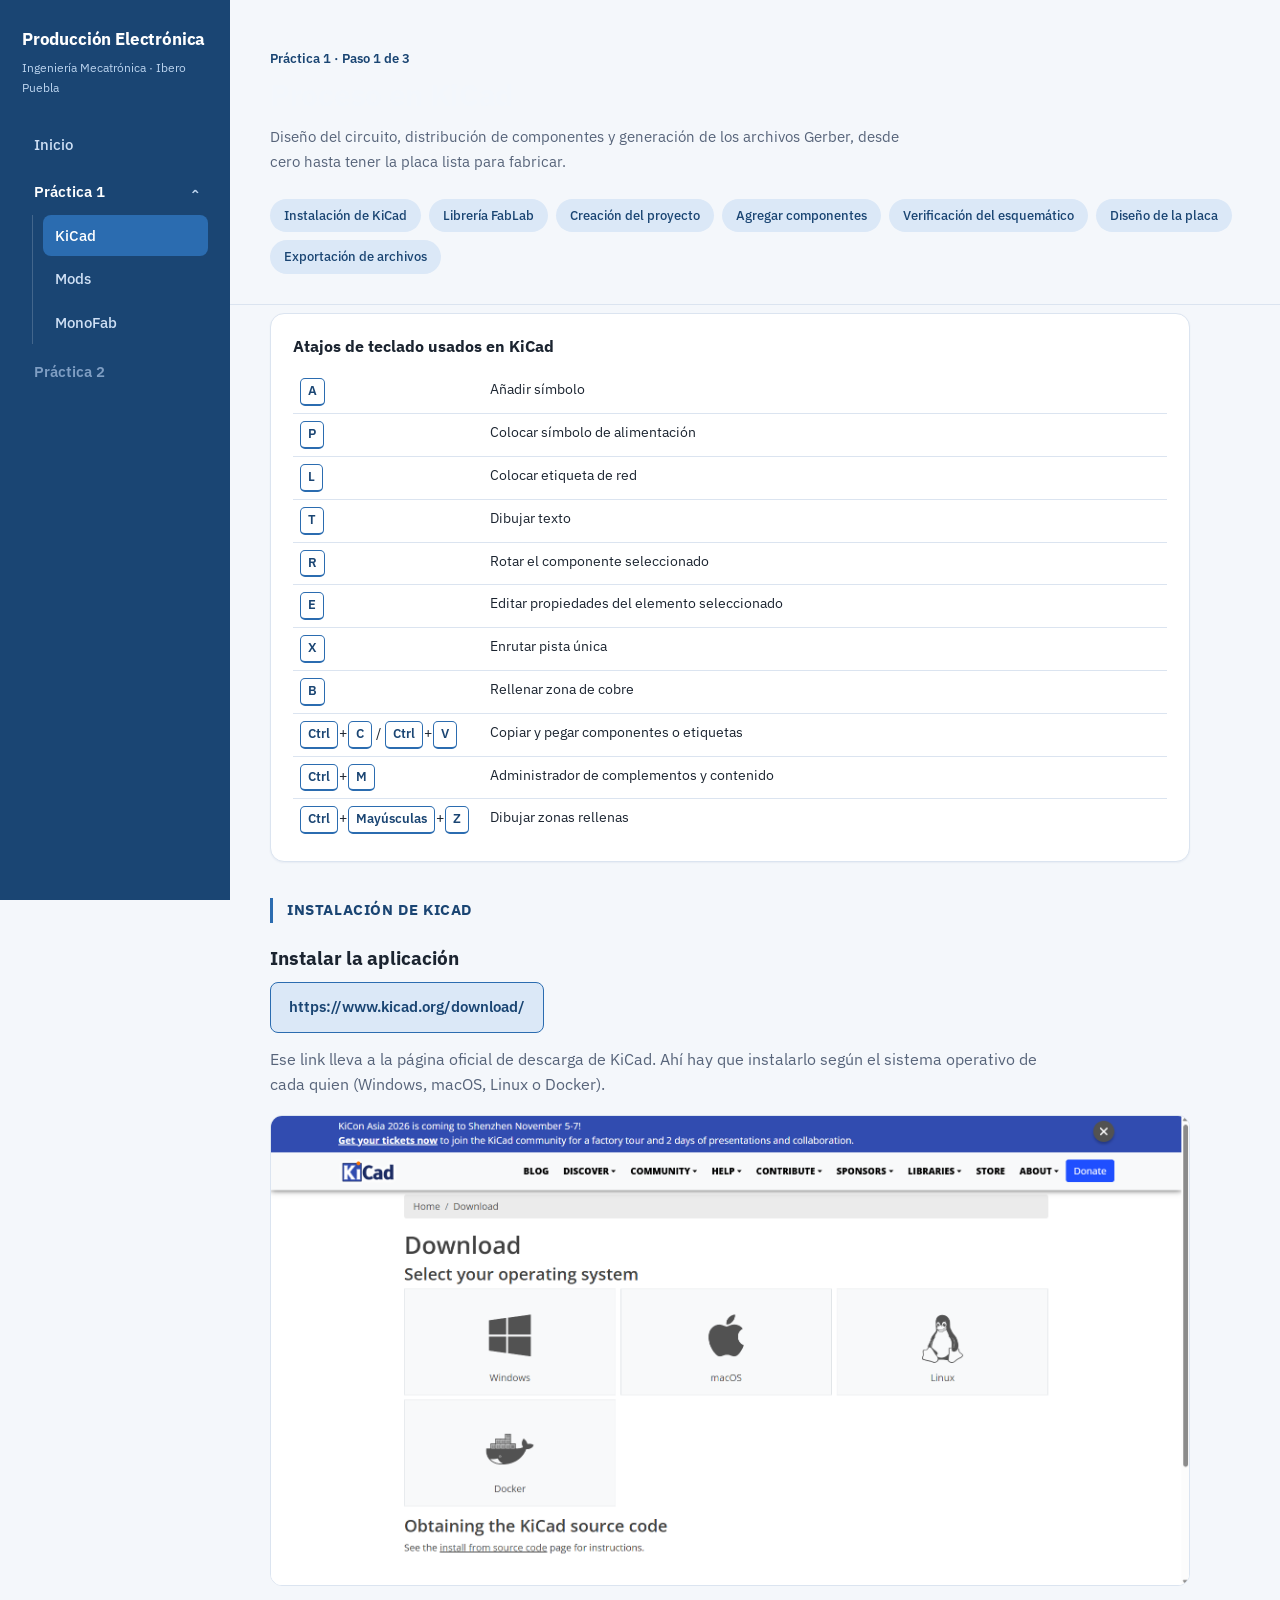
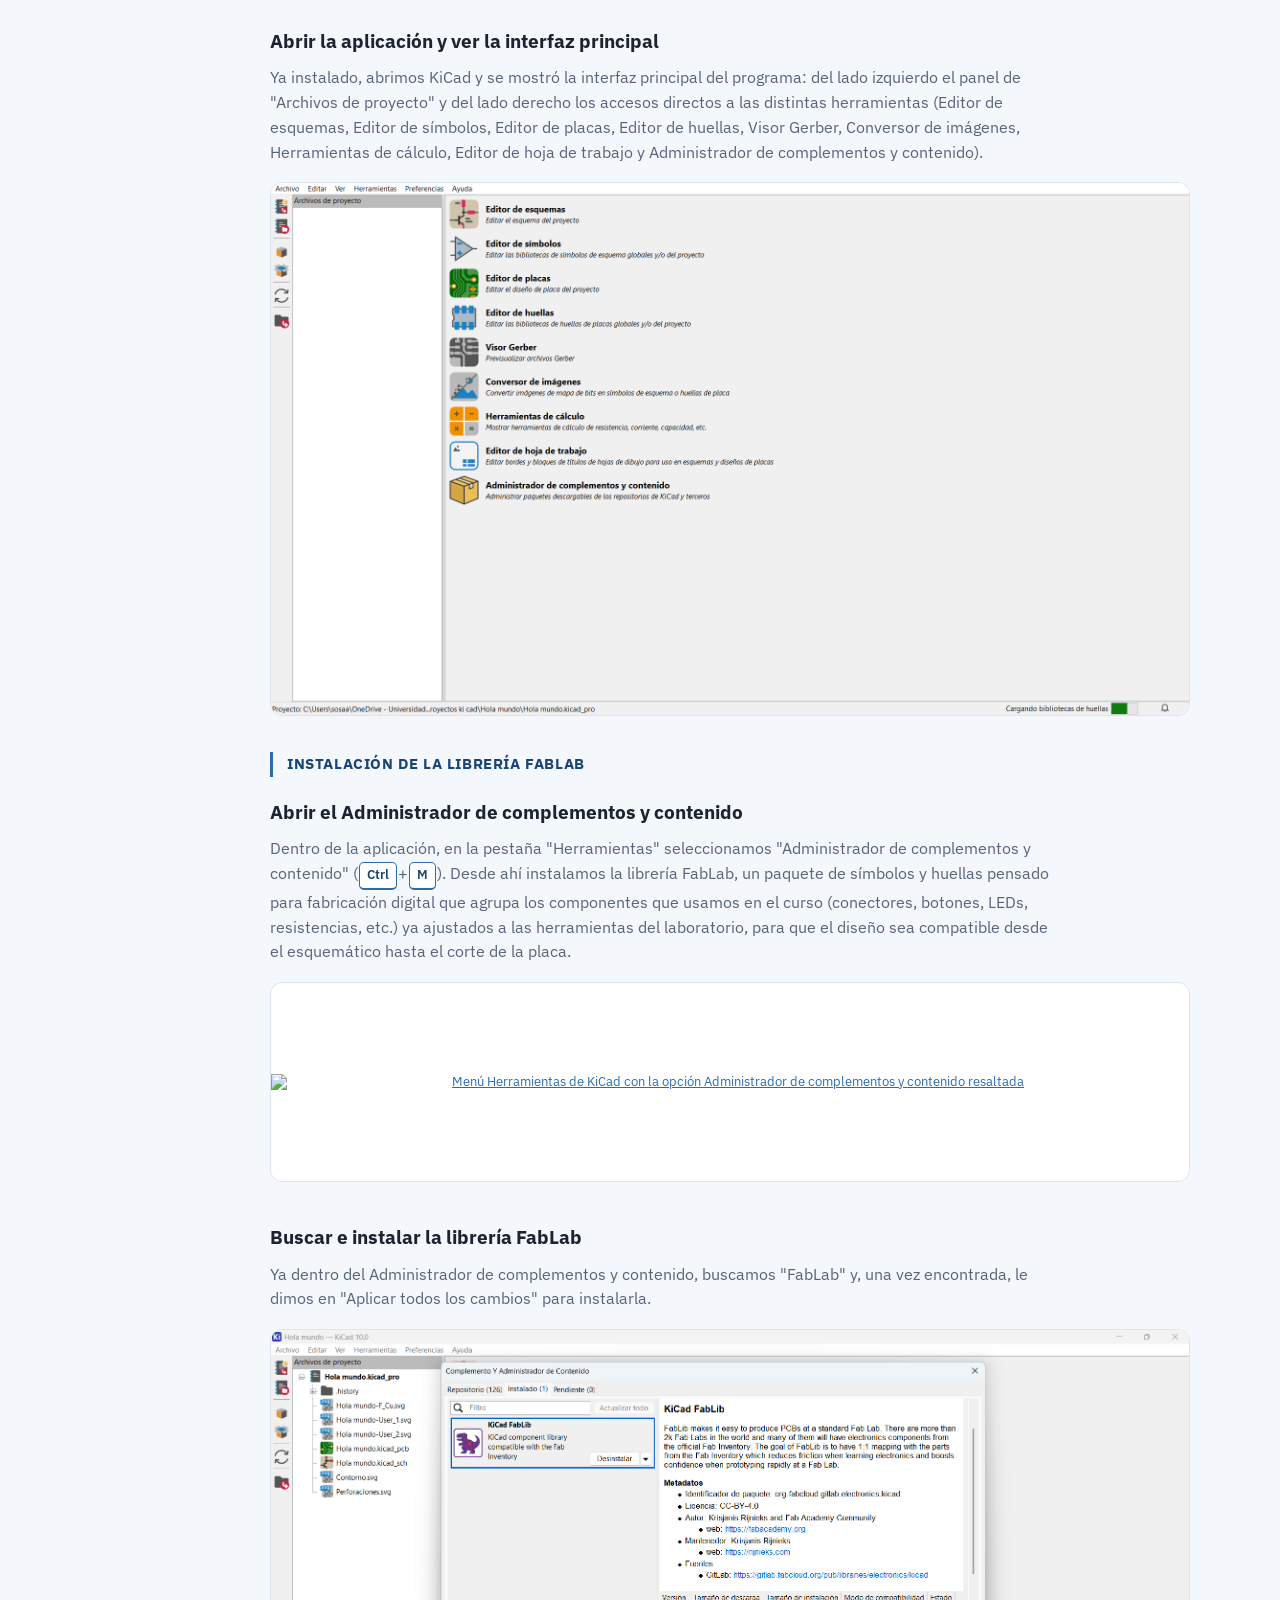
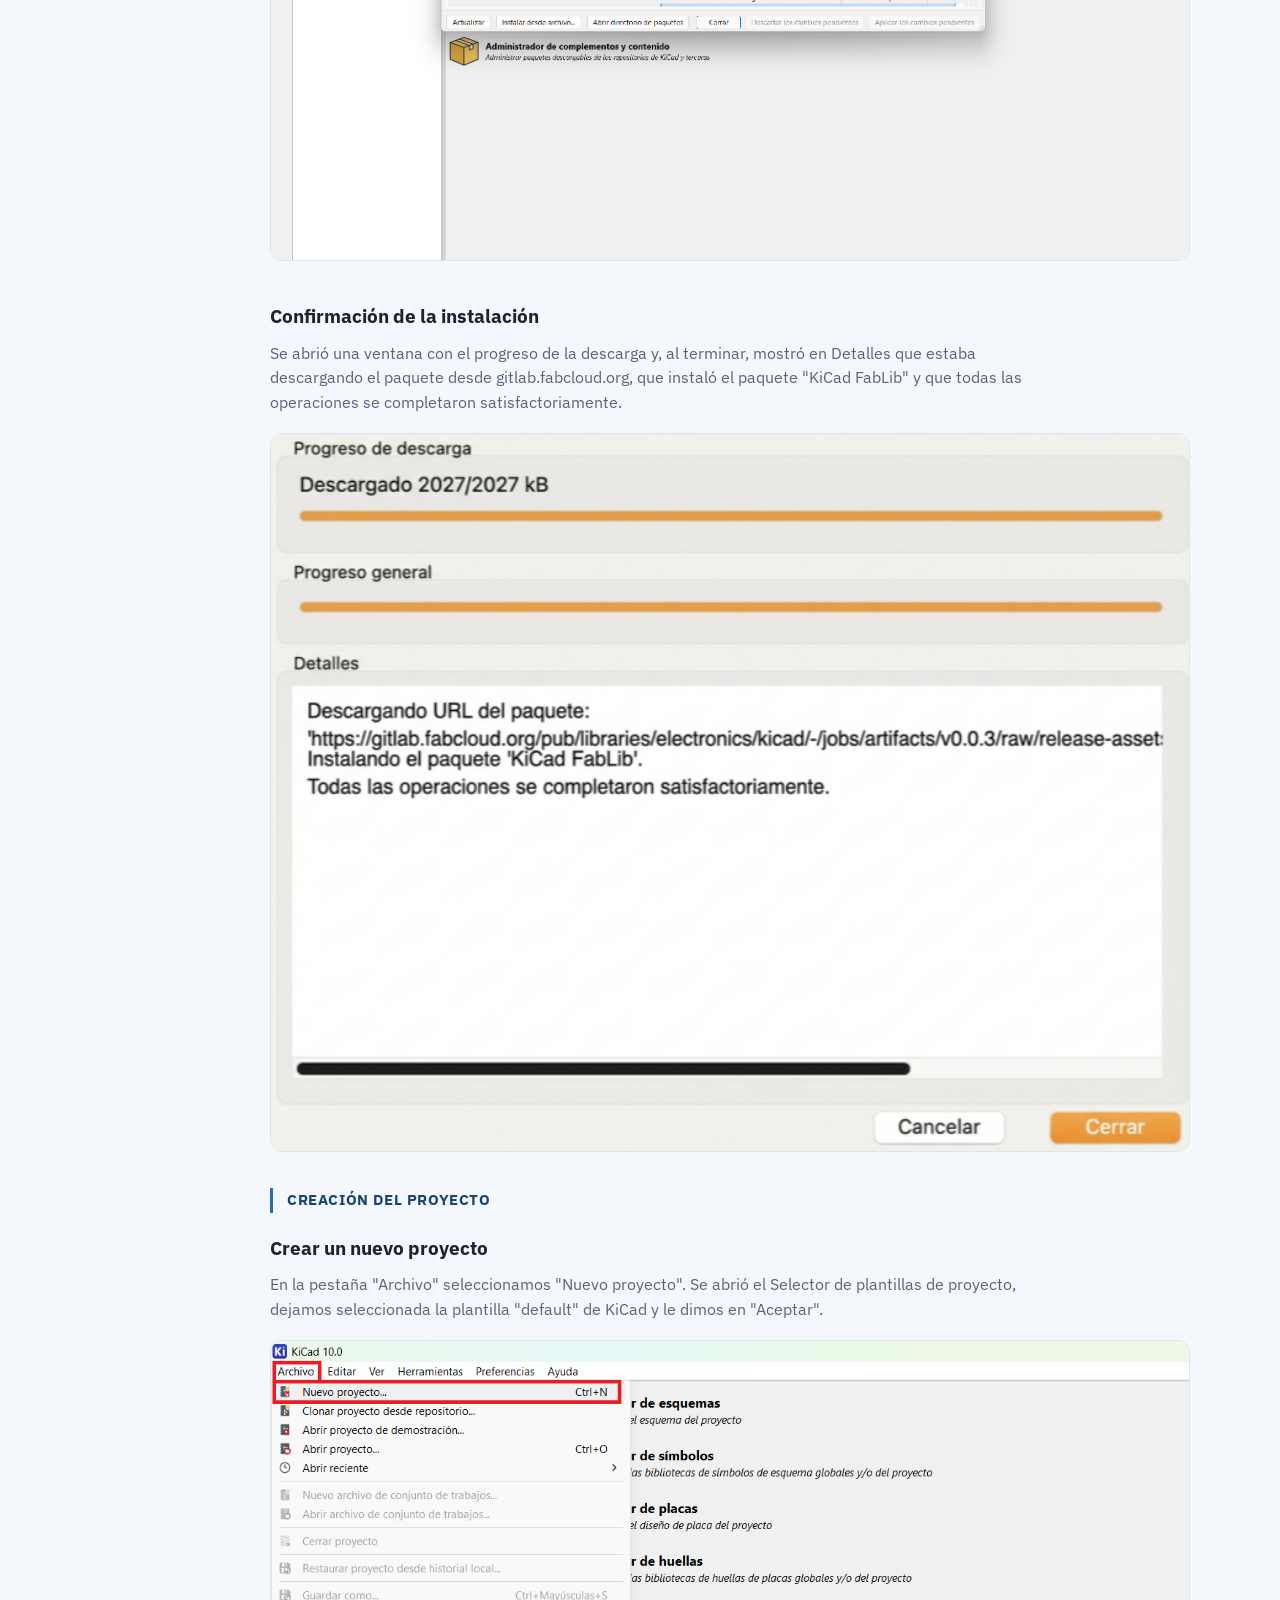
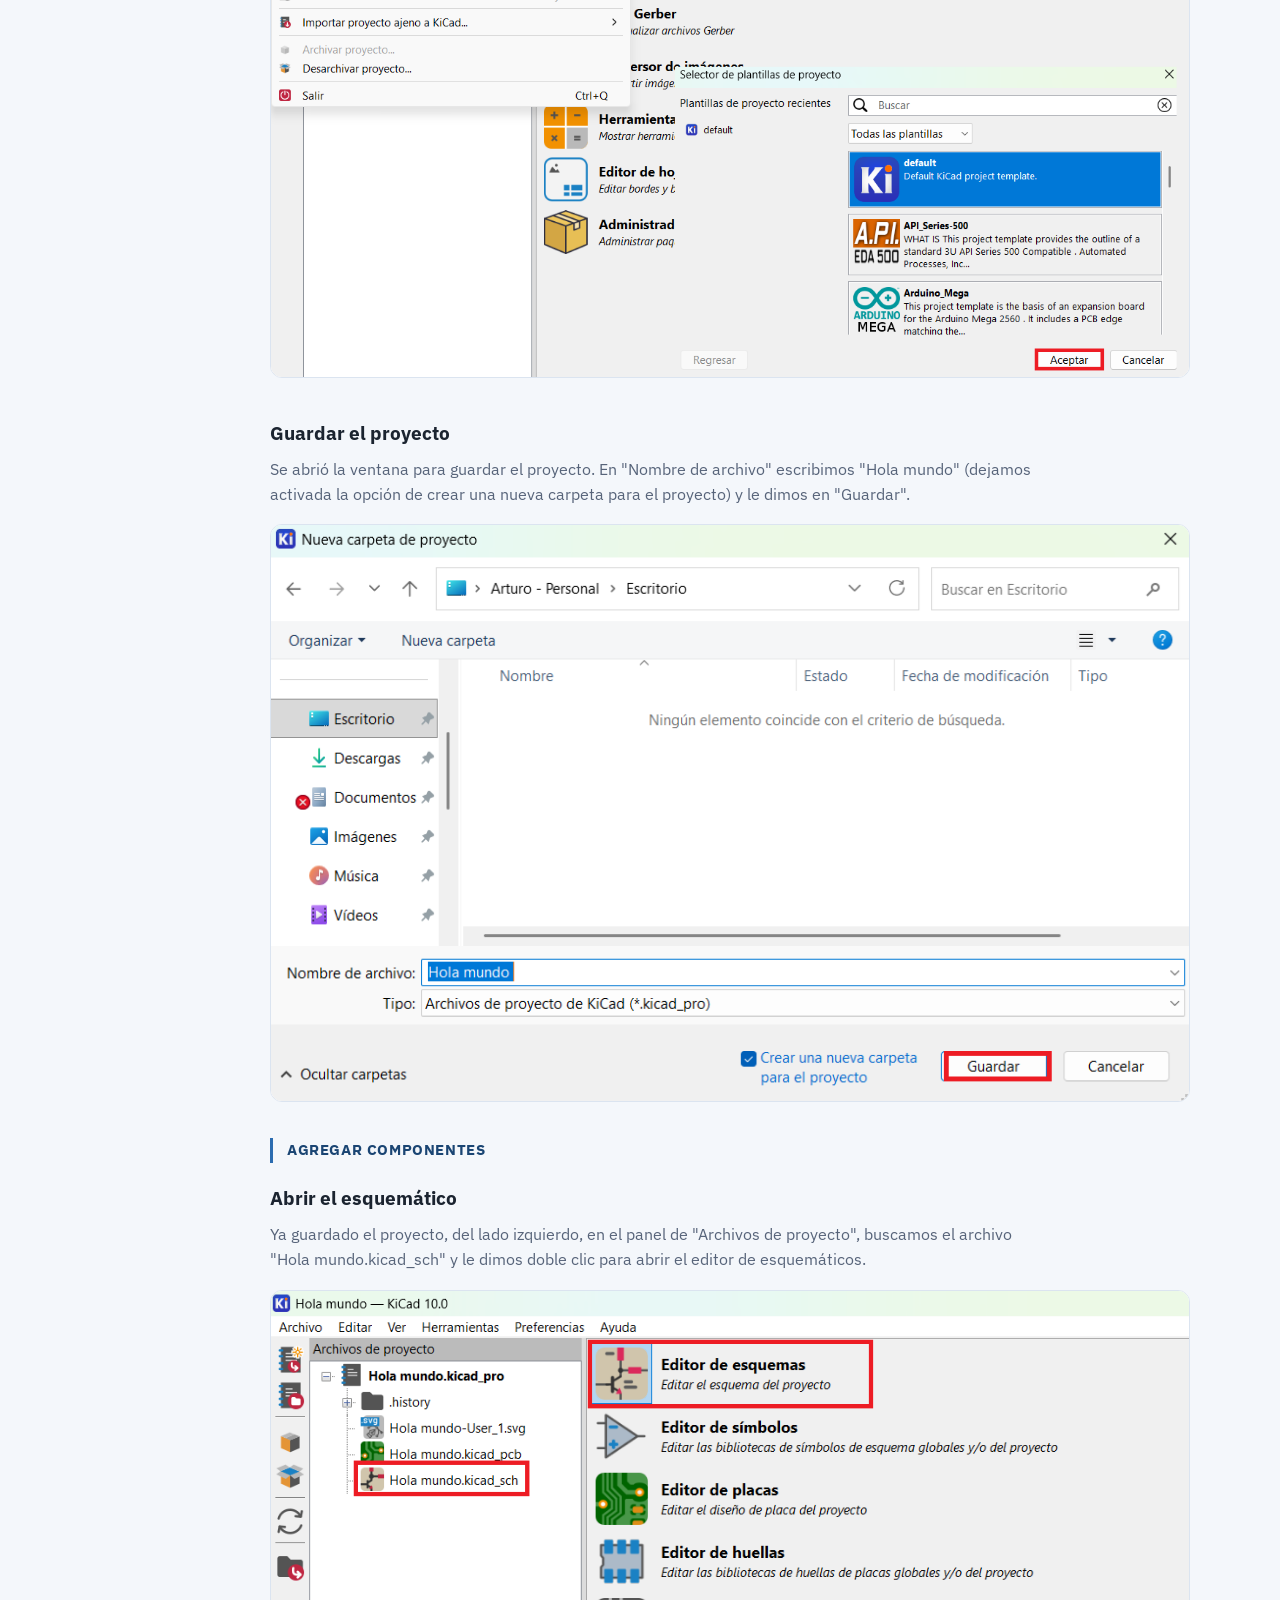
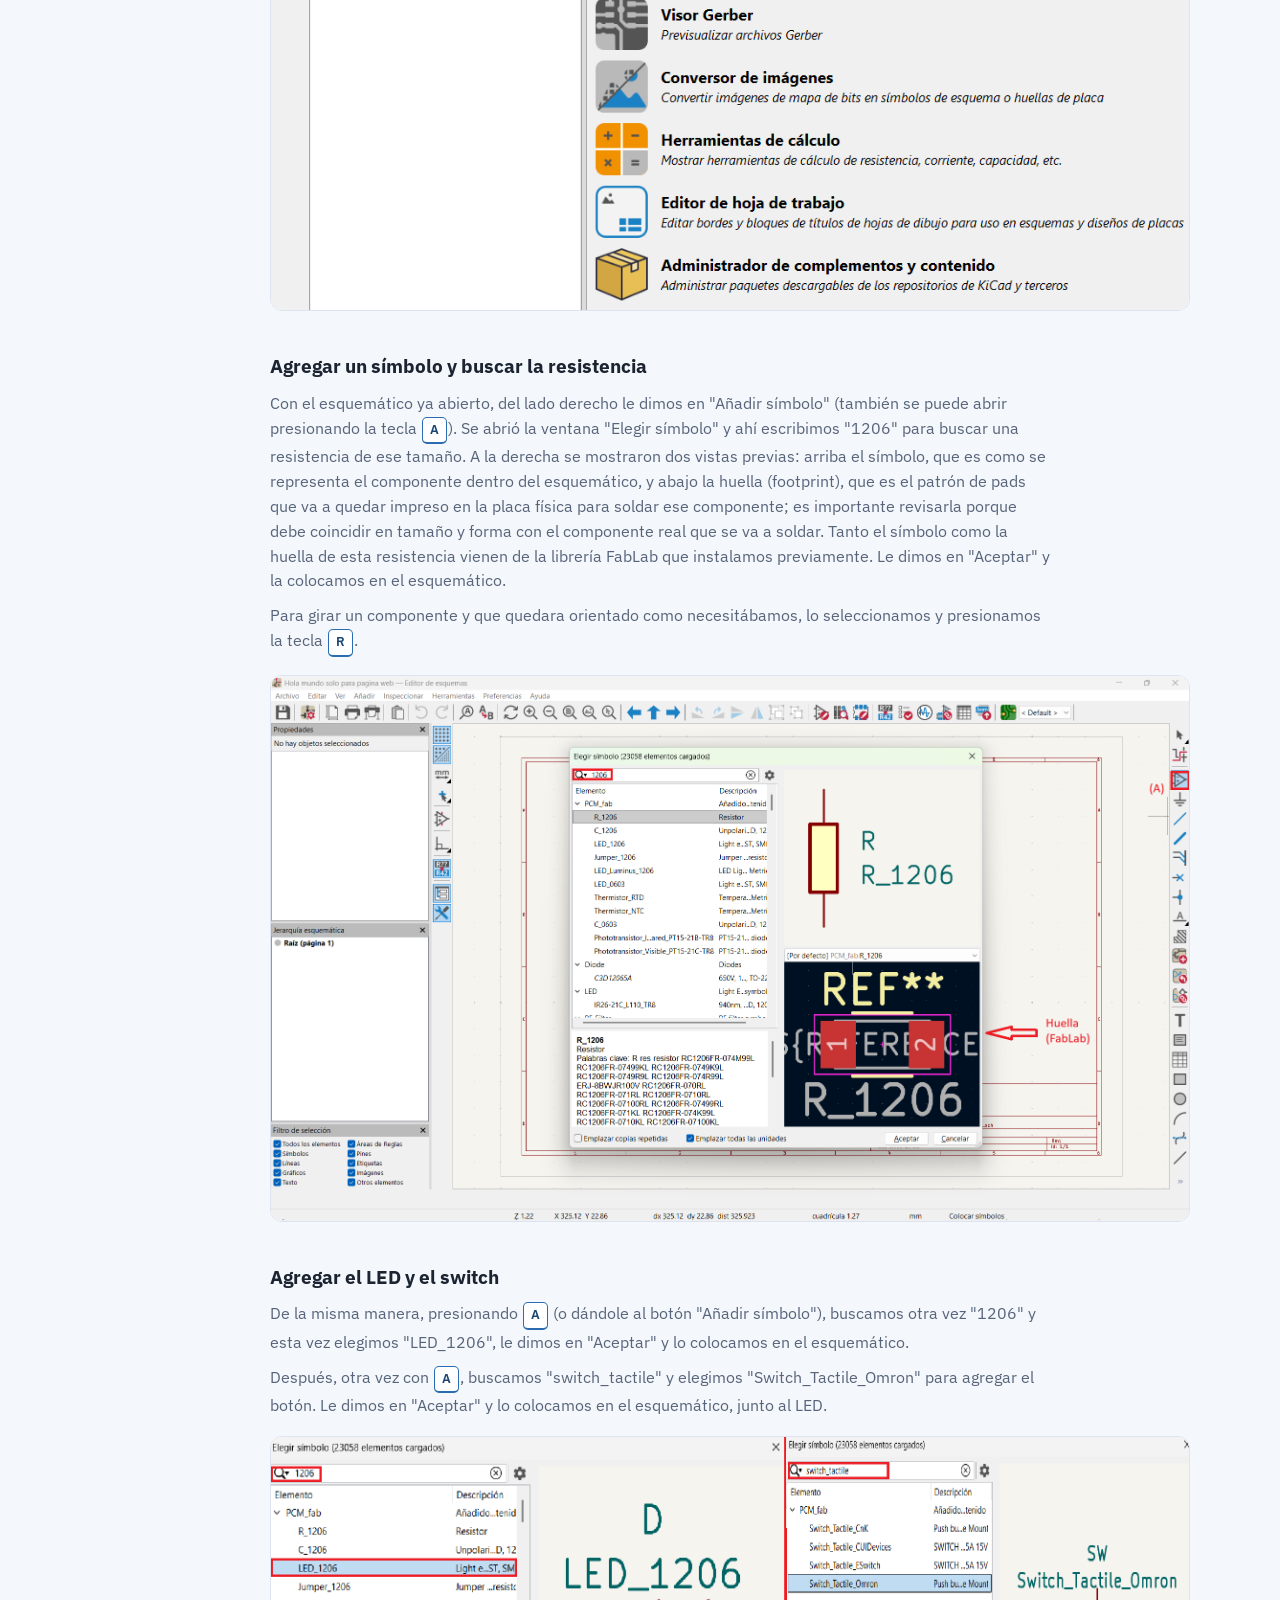
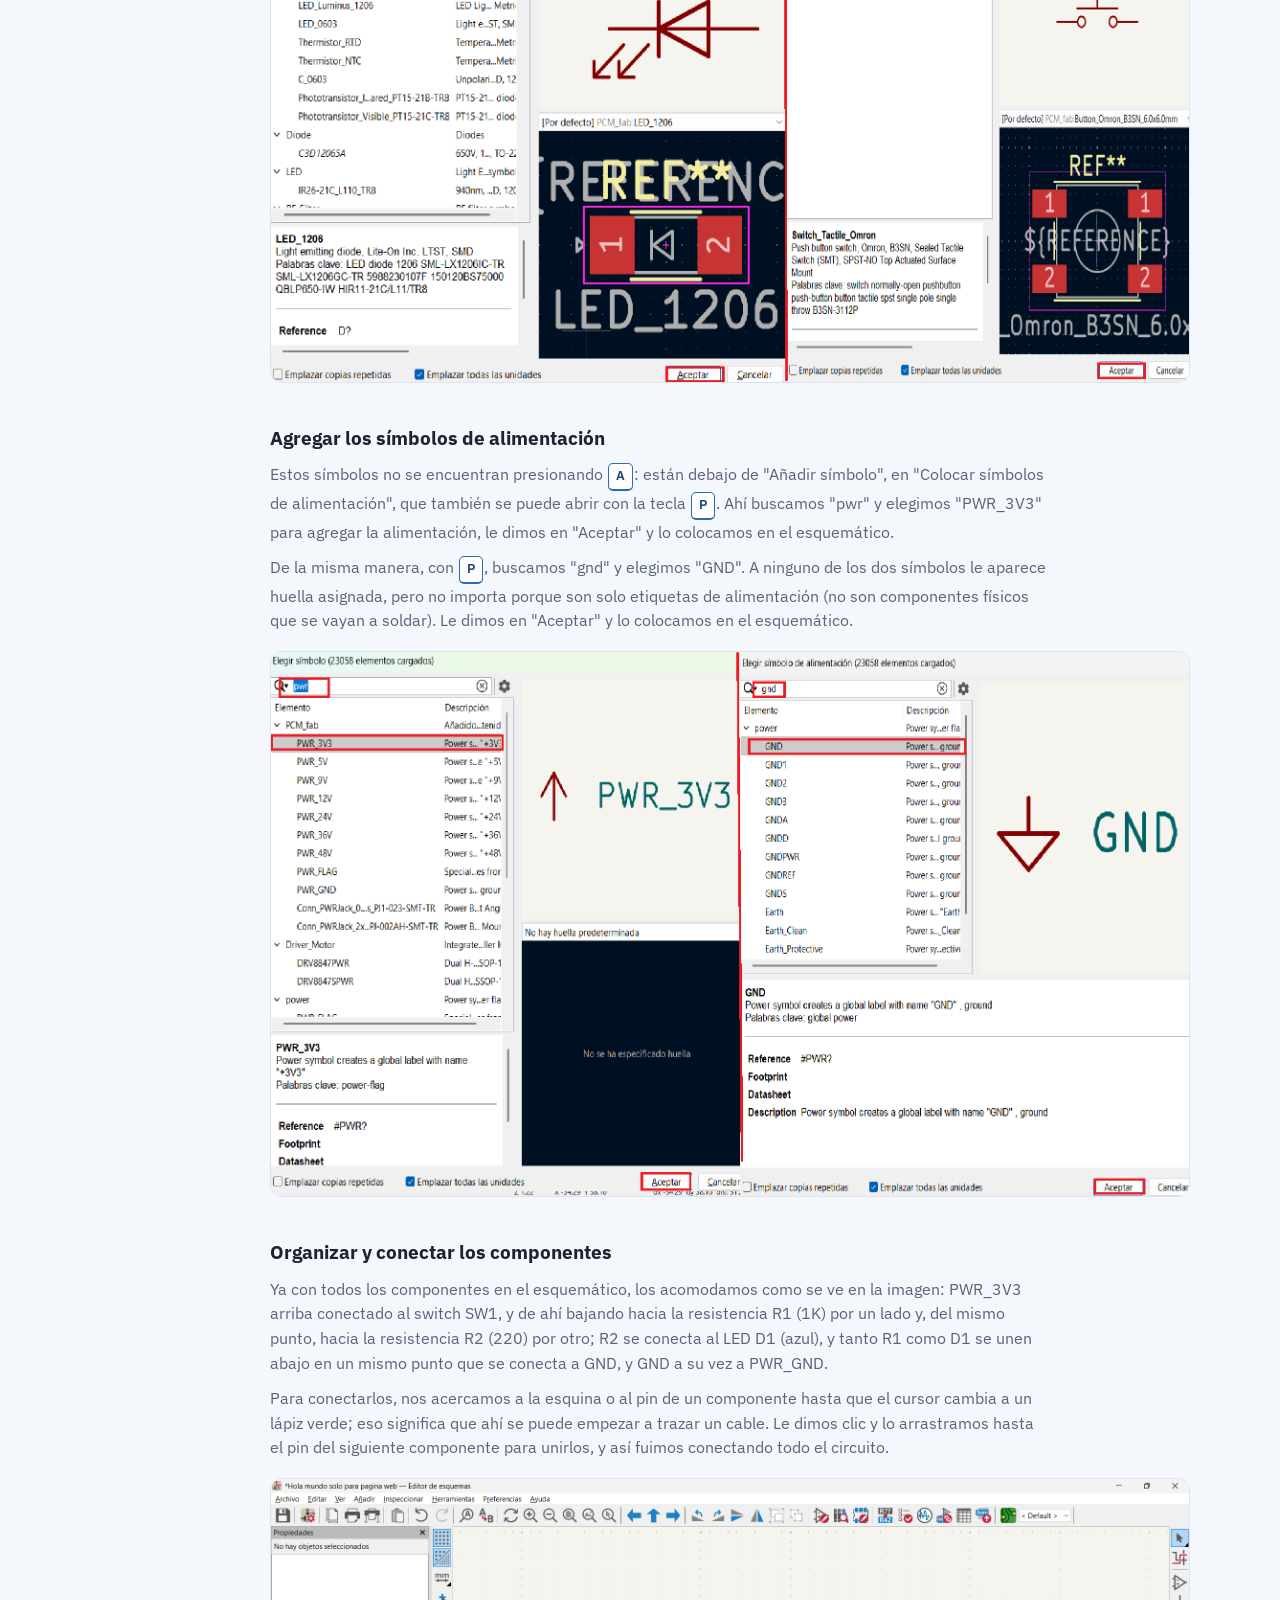
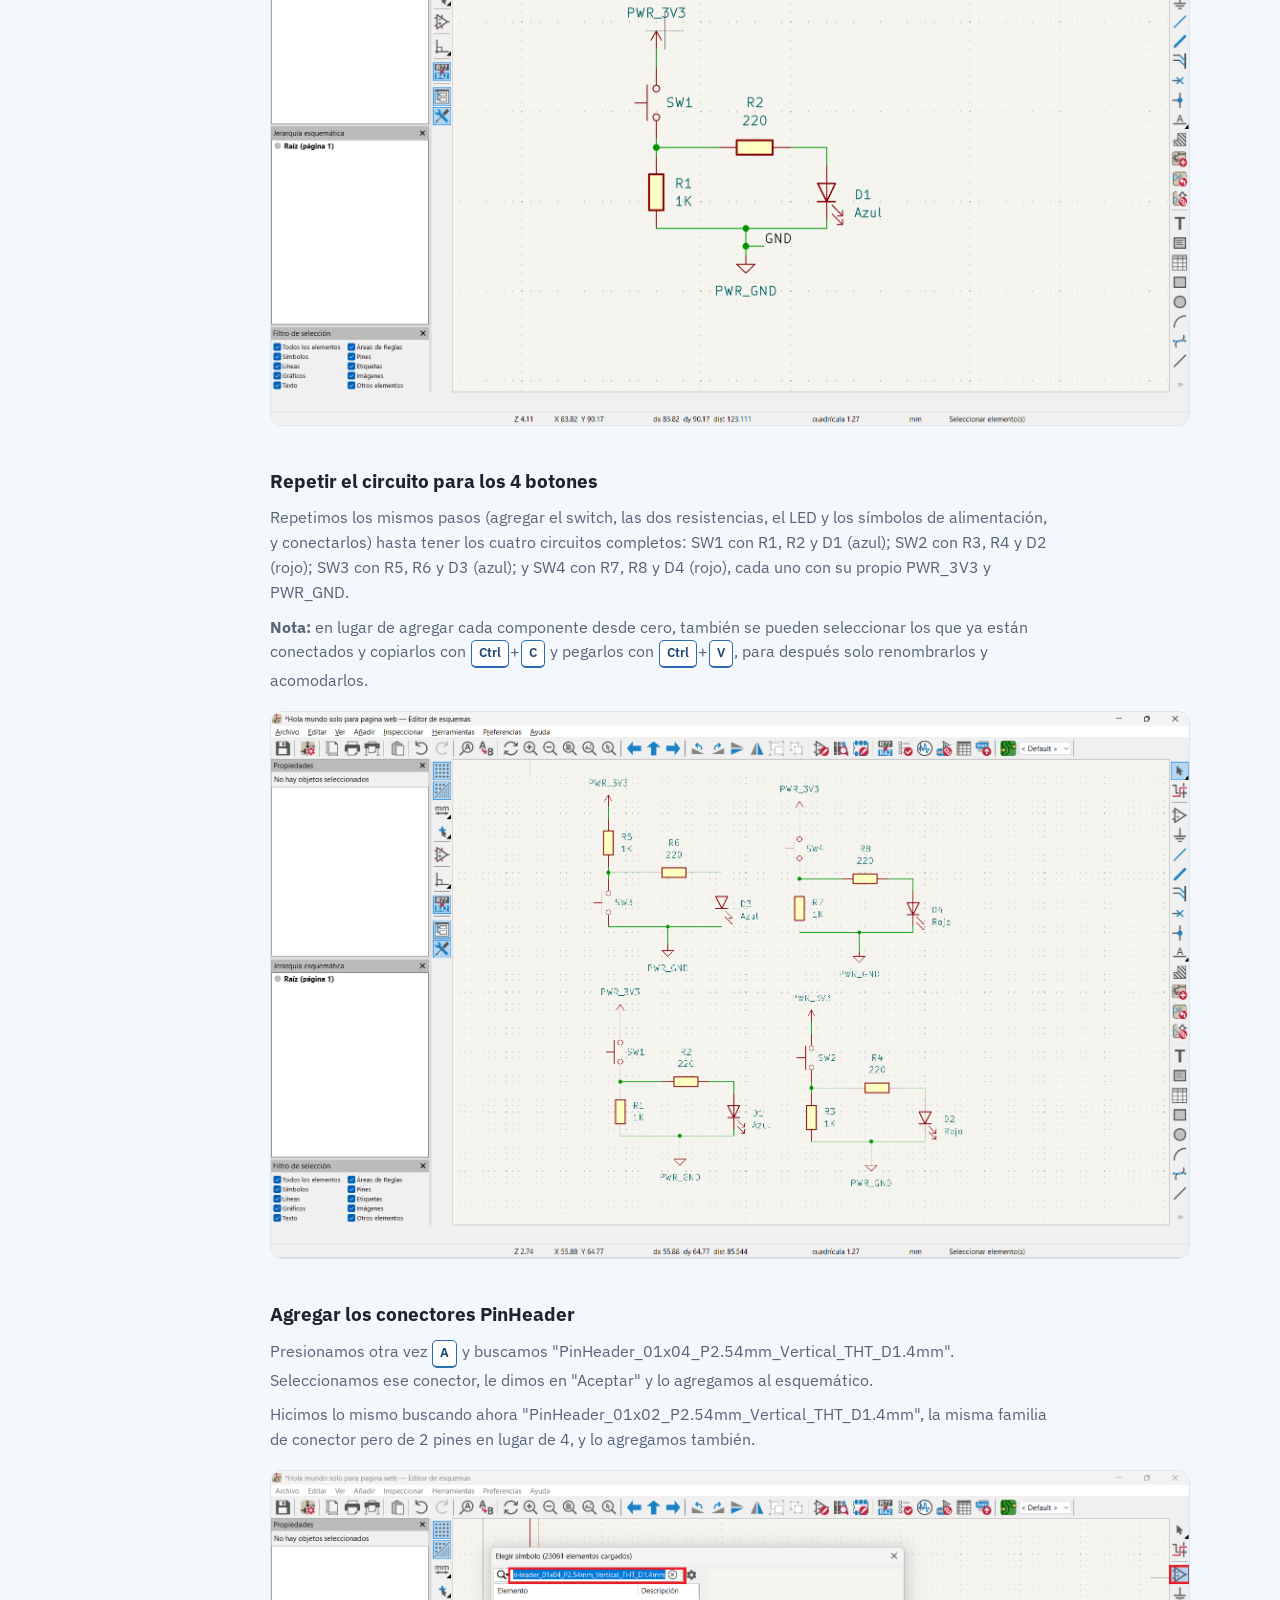
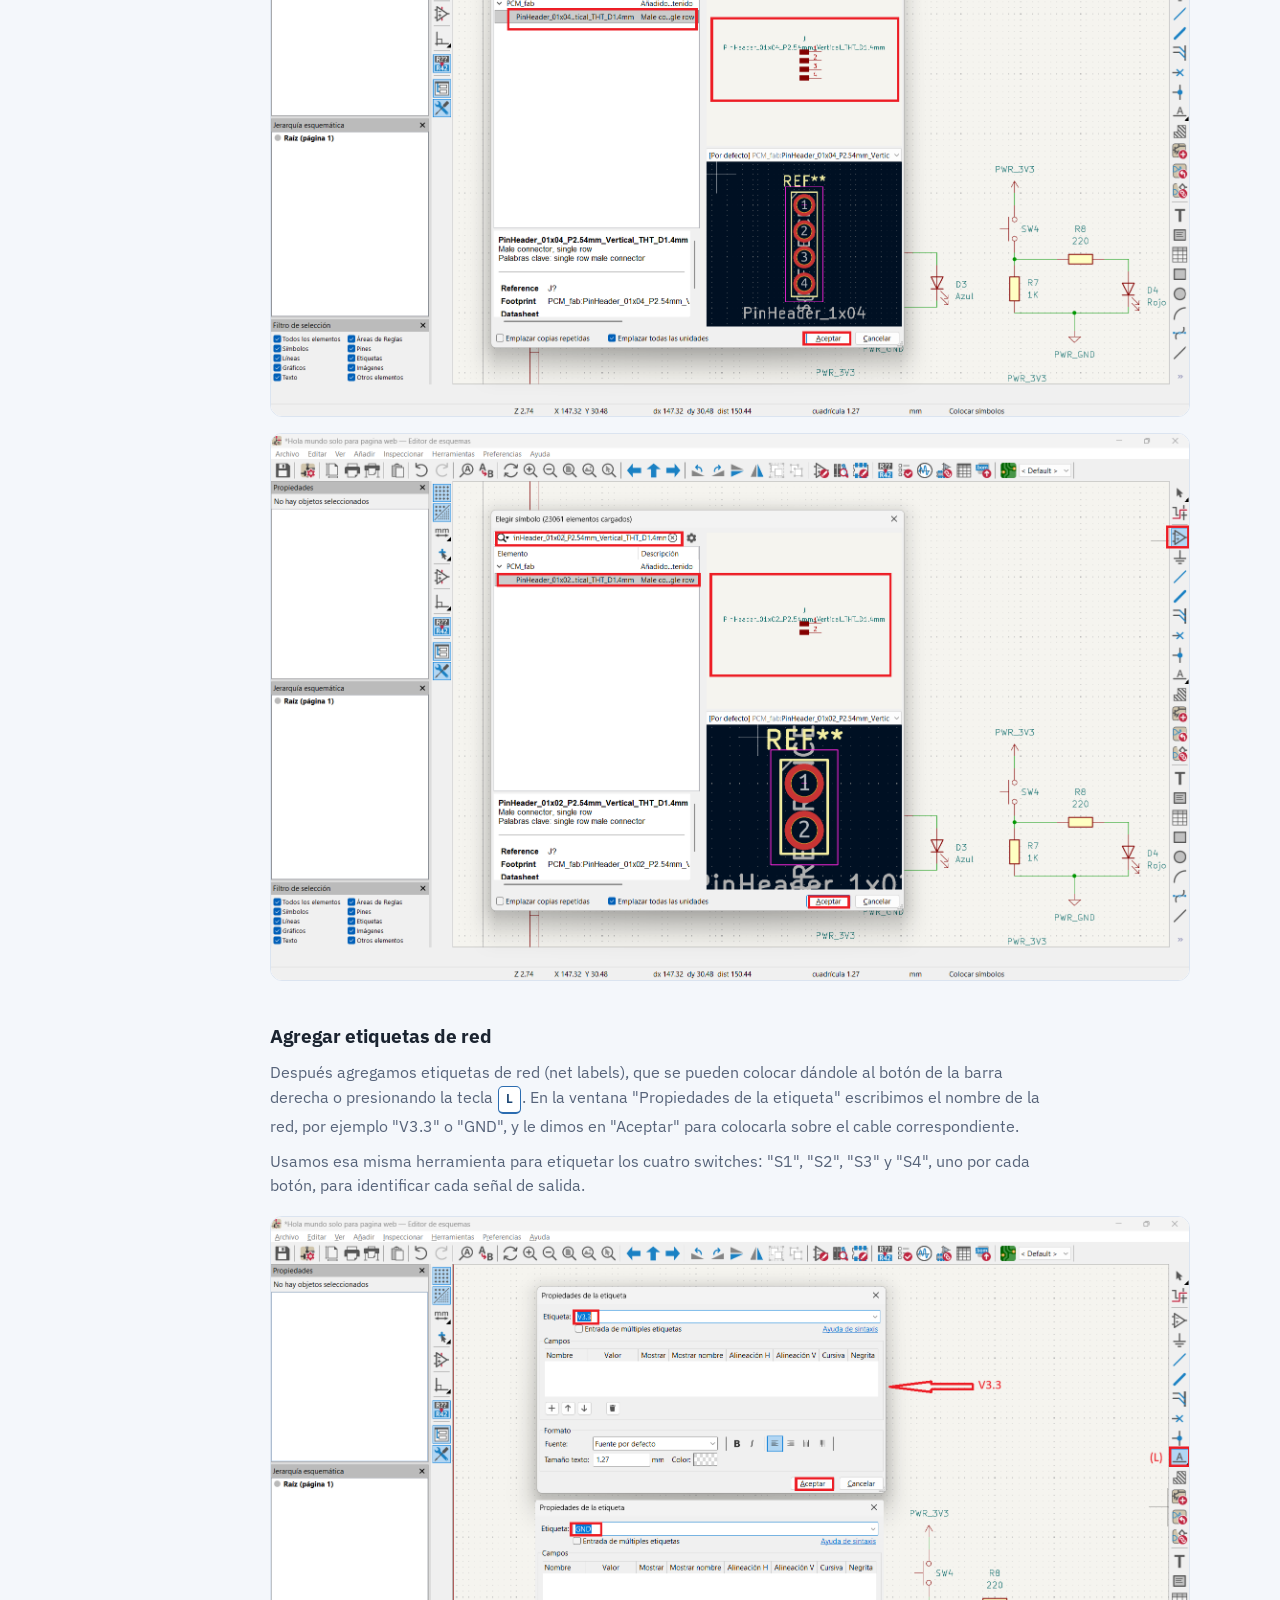
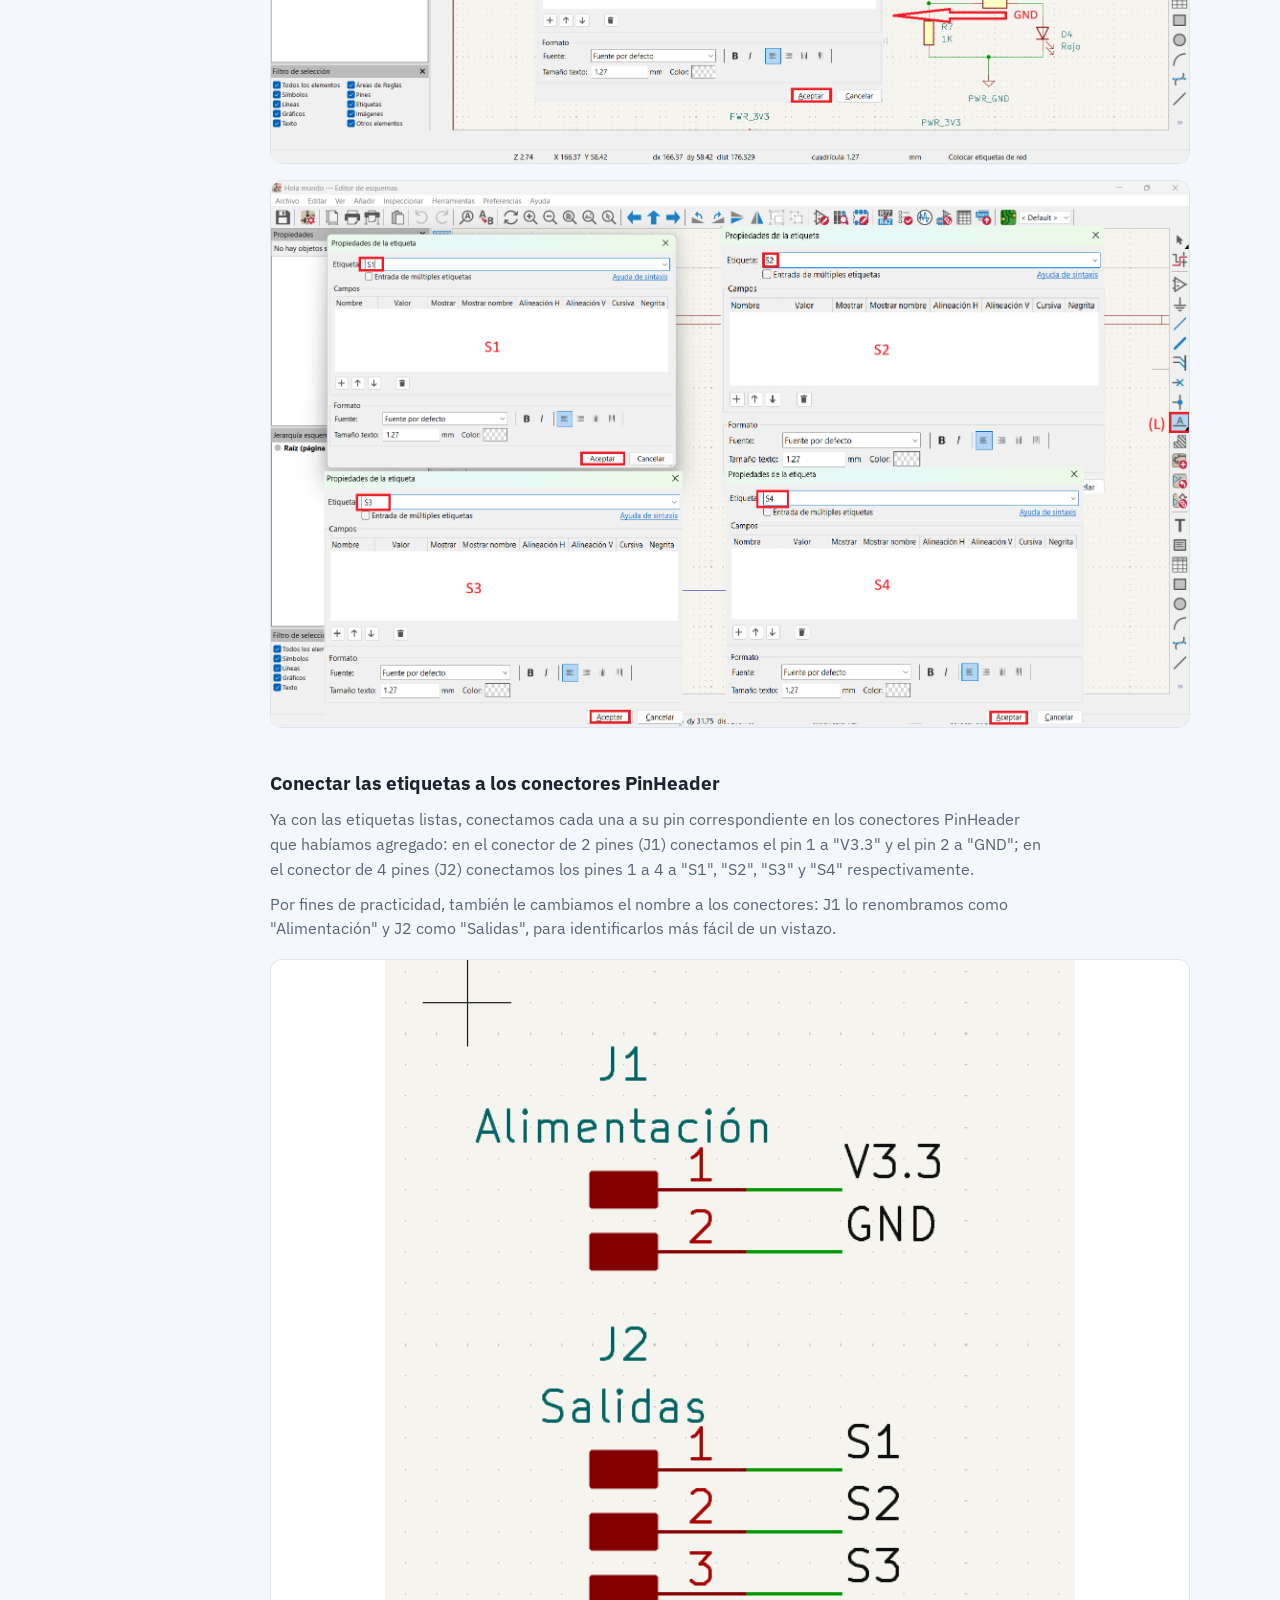
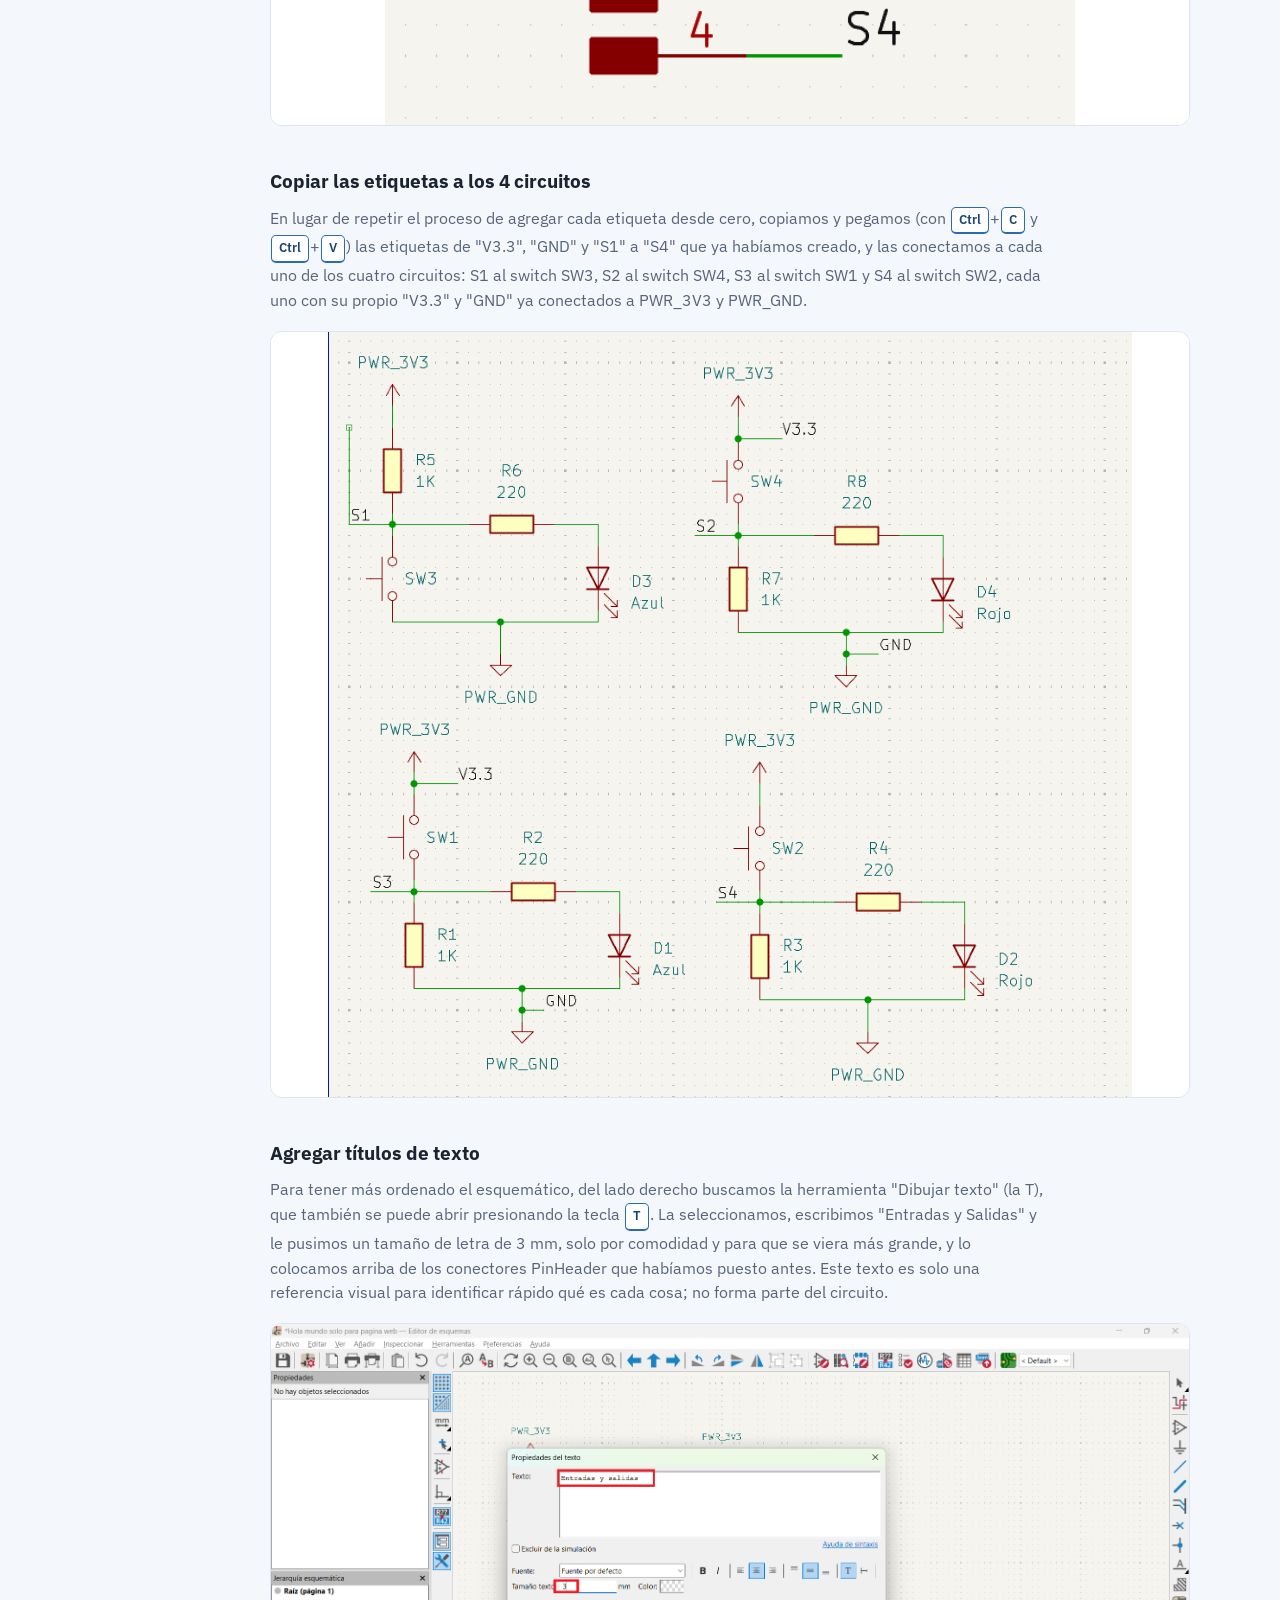
==== commit f9c259f0: "Add files via upload" ====
--- a/kicad.html
+++ b/kicad.html
@@ -17,9 +17,15 @@
     <span class="brand-sub">Ingeniería Mecatrónica · Ibero Puebla</span>
     <nav>
       <a href="index.html">Inicio</a>
-      <a href="kicad.html" class="active">KiCad</a>
-      <a href="mods.html">Mods</a>
-      <a href="monofab.html">MonoFab</a>
+      <details class="sidebar-group" open>
+        <summary>Práctica 1</summary>
+        <div class="sidebar-subnav">
+          <a href="kicad.html" class="active">KiCad</a>
+          <a href="mods.html">Mods</a>
+          <a href="monofab.html">MonoFab</a>
+        </div>
+      </details>
+      <div class="sidebar-group-disabled">Práctica 2</div>
     </nav>
   </aside>
 
--- a/styles.css
+++ b/styles.css
@@ -756,6 +756,54 @@
   }
   .sidebar nav a:hover{background:rgba(255,255,255,0.08); color:#fff;}
   .sidebar nav a.active{background:var(--accent); color:#fff;}
+  .sidebar-group{
+    margin-top:2px;
+  }
+  .sidebar-group summary{
+    list-style:none;
+    cursor:pointer;
+    display:flex;
+    align-items:center;
+    justify-content:space-between;
+    font-size:14.5px;
+    font-weight:600;
+    color:#fff;
+    padding:9px 12px;
+    border-radius:8px;
+  }
+  .sidebar-group summary::-webkit-details-marker{display:none;}
+  .sidebar-group summary:hover{background:rgba(255,255,255,0.08);}
+  .sidebar-group summary::after{
+    content:"›";
+    transform:rotate(90deg);
+    transition:transform .15s ease;
+    color:#bcd4ef;
+  }
+  .sidebar-group[open] summary::after{transform:rotate(-90deg);}
+  .sidebar-subnav{
+    display:flex;
+    flex-direction:column;
+    gap:2px;
+    margin:2px 0 4px 10px;
+    padding-left:10px;
+    border-left:1px solid rgba(255,255,255,0.18);
+  }
+  .sidebar-subnav a{
+    color:#cfe0f5;
+    text-decoration:none;
+    font-size:13.5px;
+    font-weight:500;
+    padding:7px 10px;
+    border-radius:8px;
+  }
+  .sidebar-subnav a:hover{background:rgba(255,255,255,0.08); color:#fff;}
+  .sidebar-subnav a.active{background:var(--accent); color:#fff;}
+  .sidebar-group-disabled{
+    font-size:14.5px;
+    font-weight:600;
+    color:#7f9ec3;
+    padding:9px 12px;
+  }
   .site-main{
     flex:1;
     min-width:0;
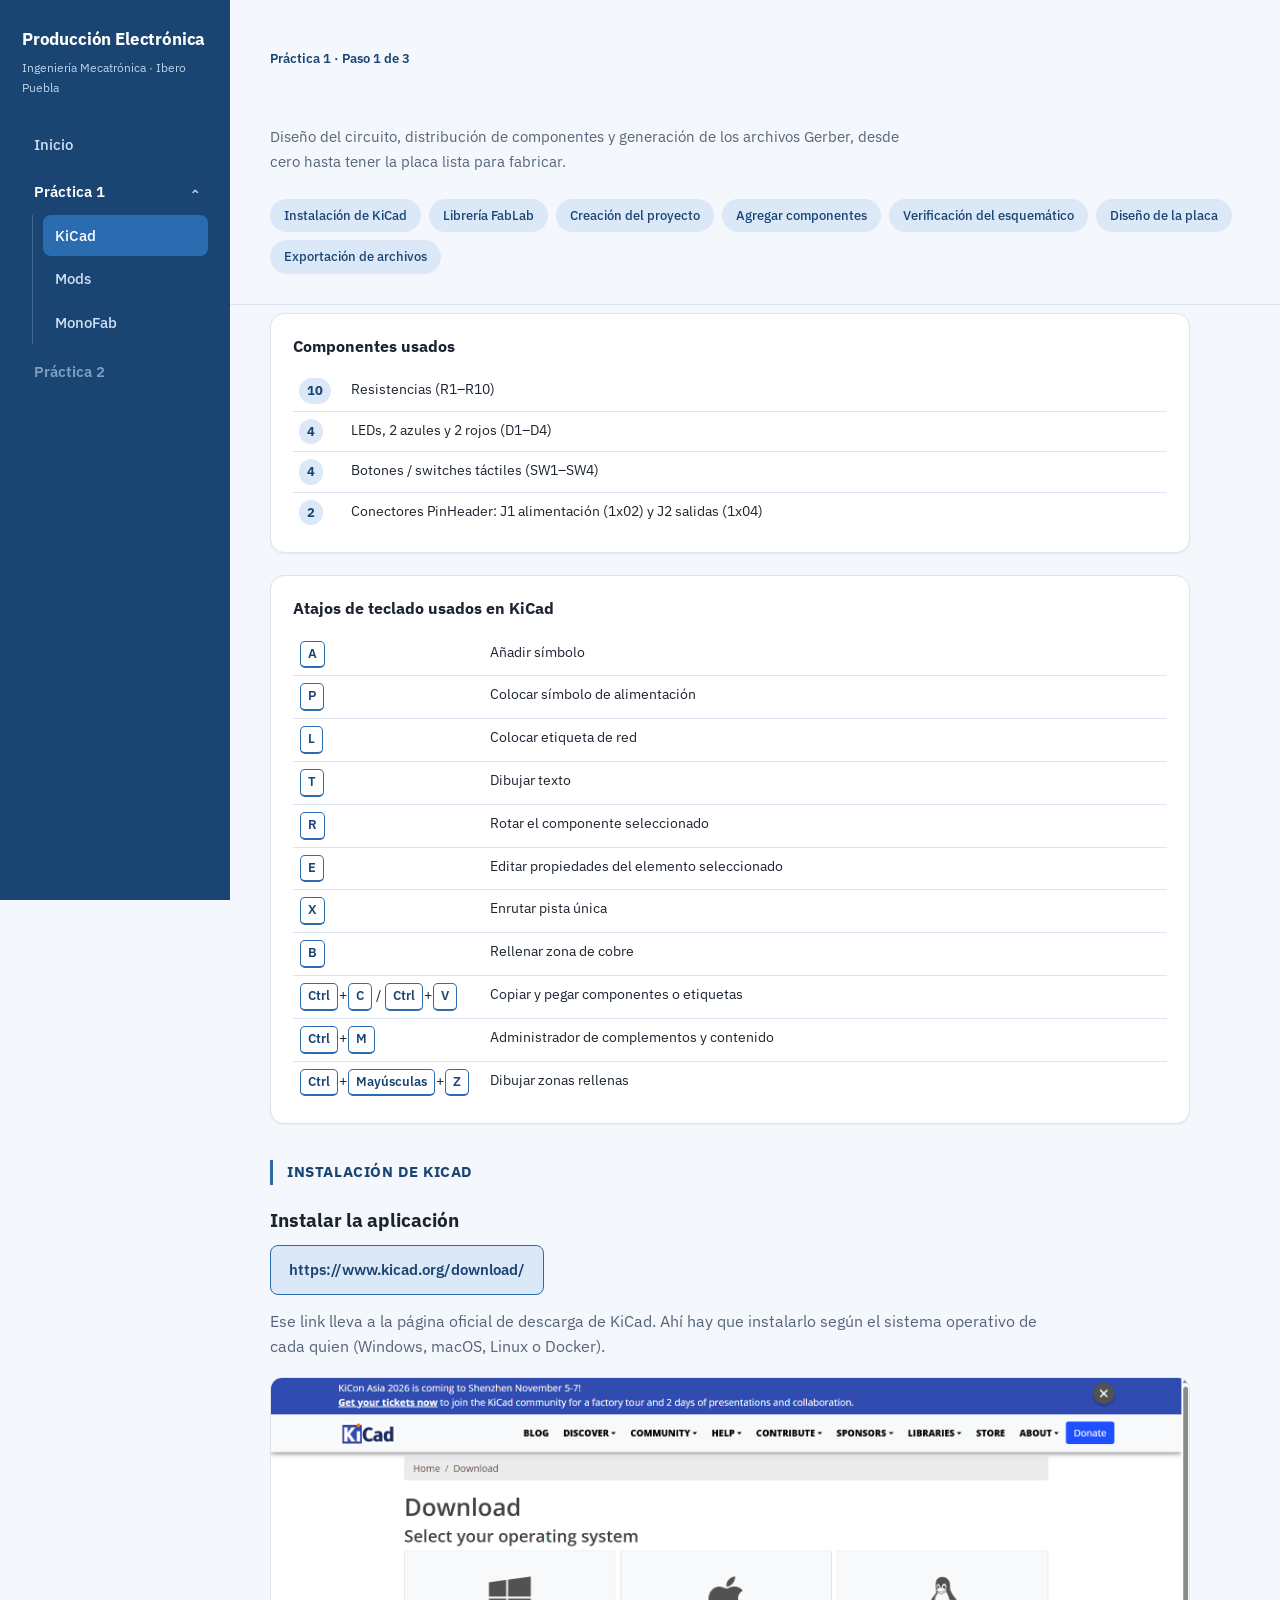
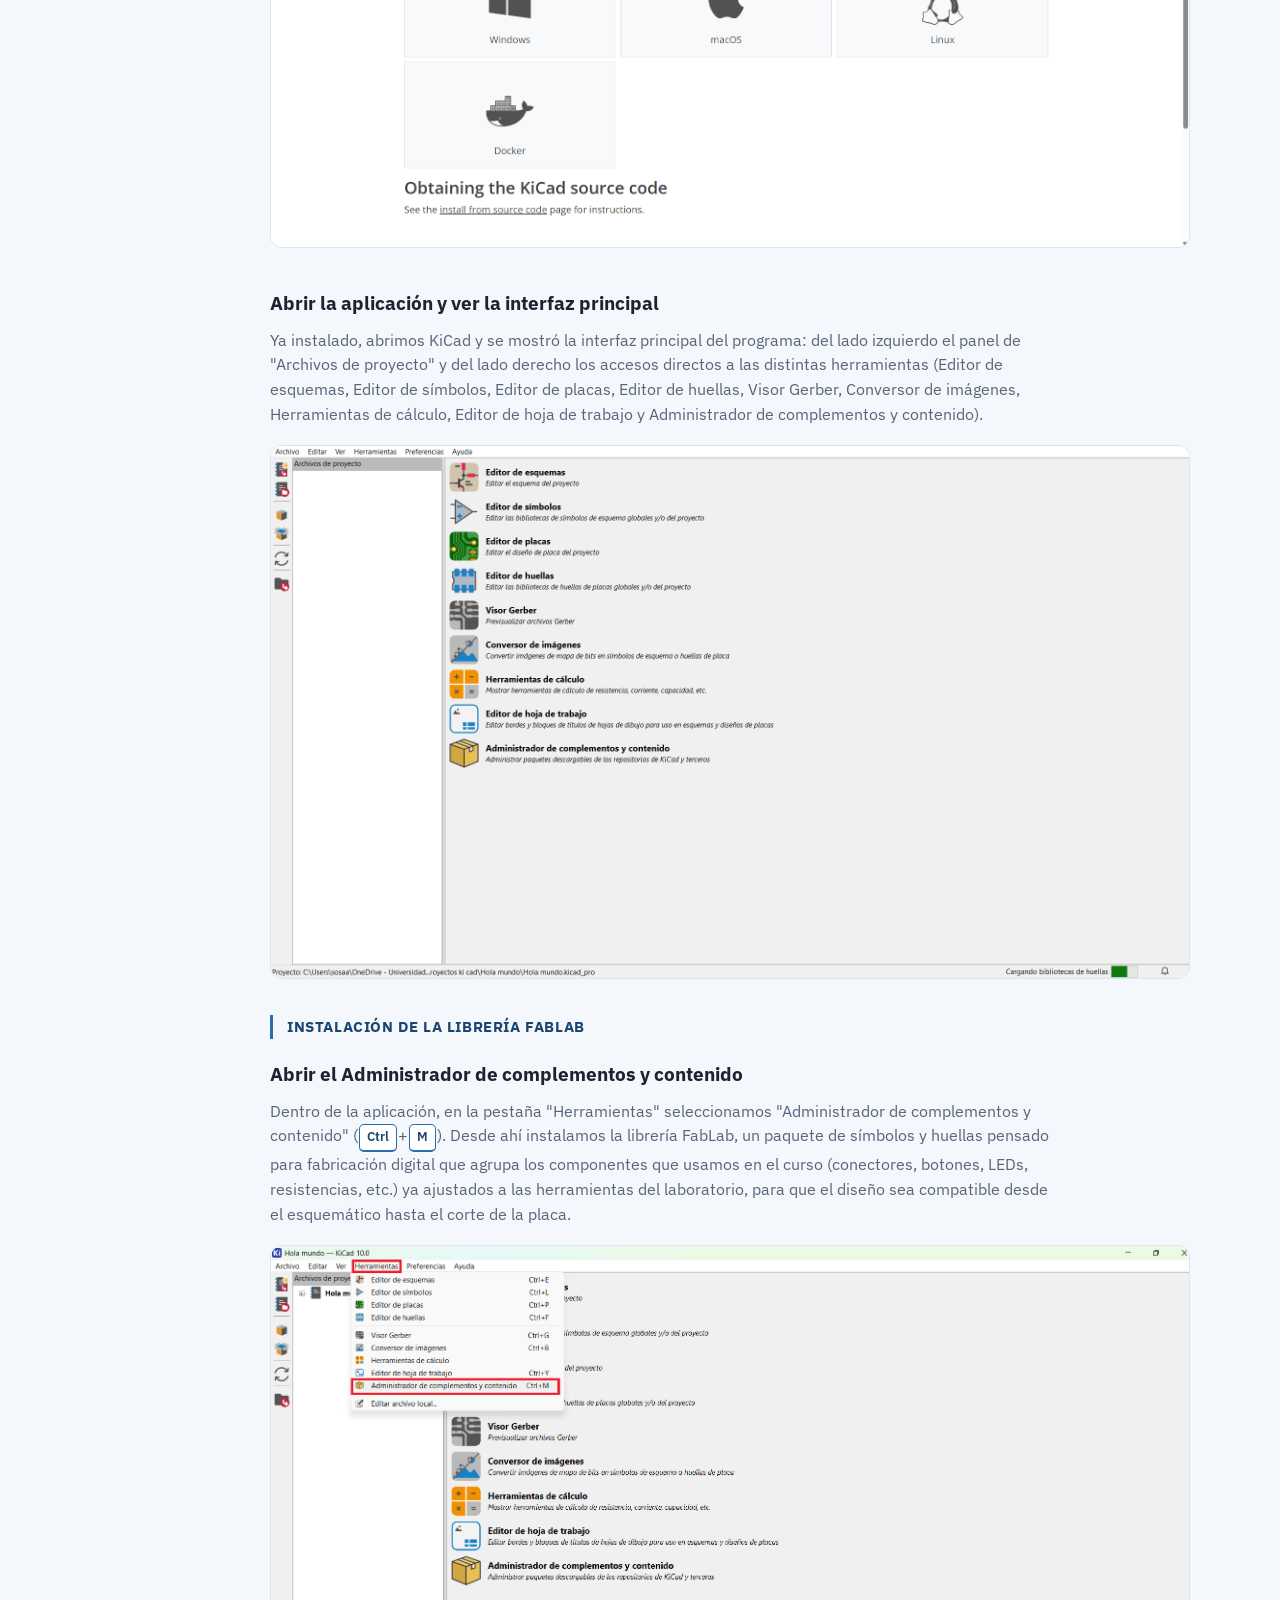
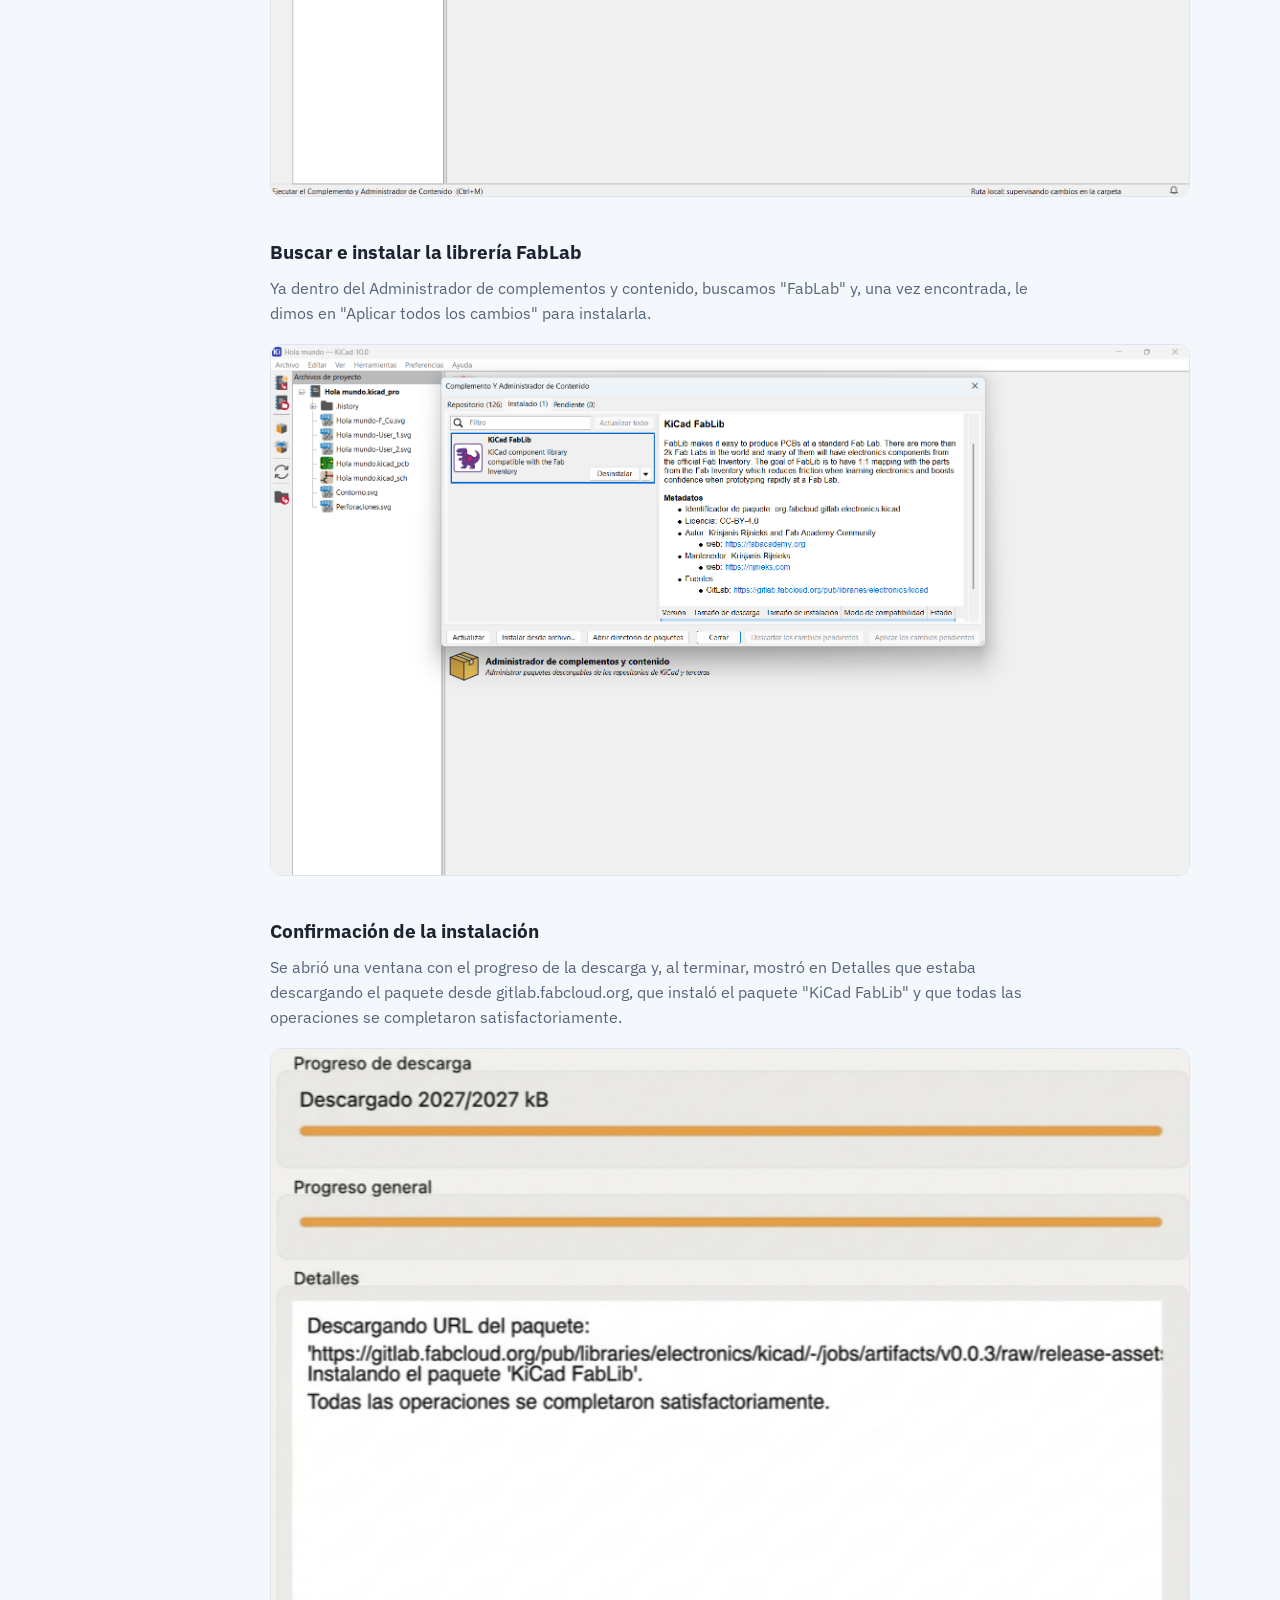
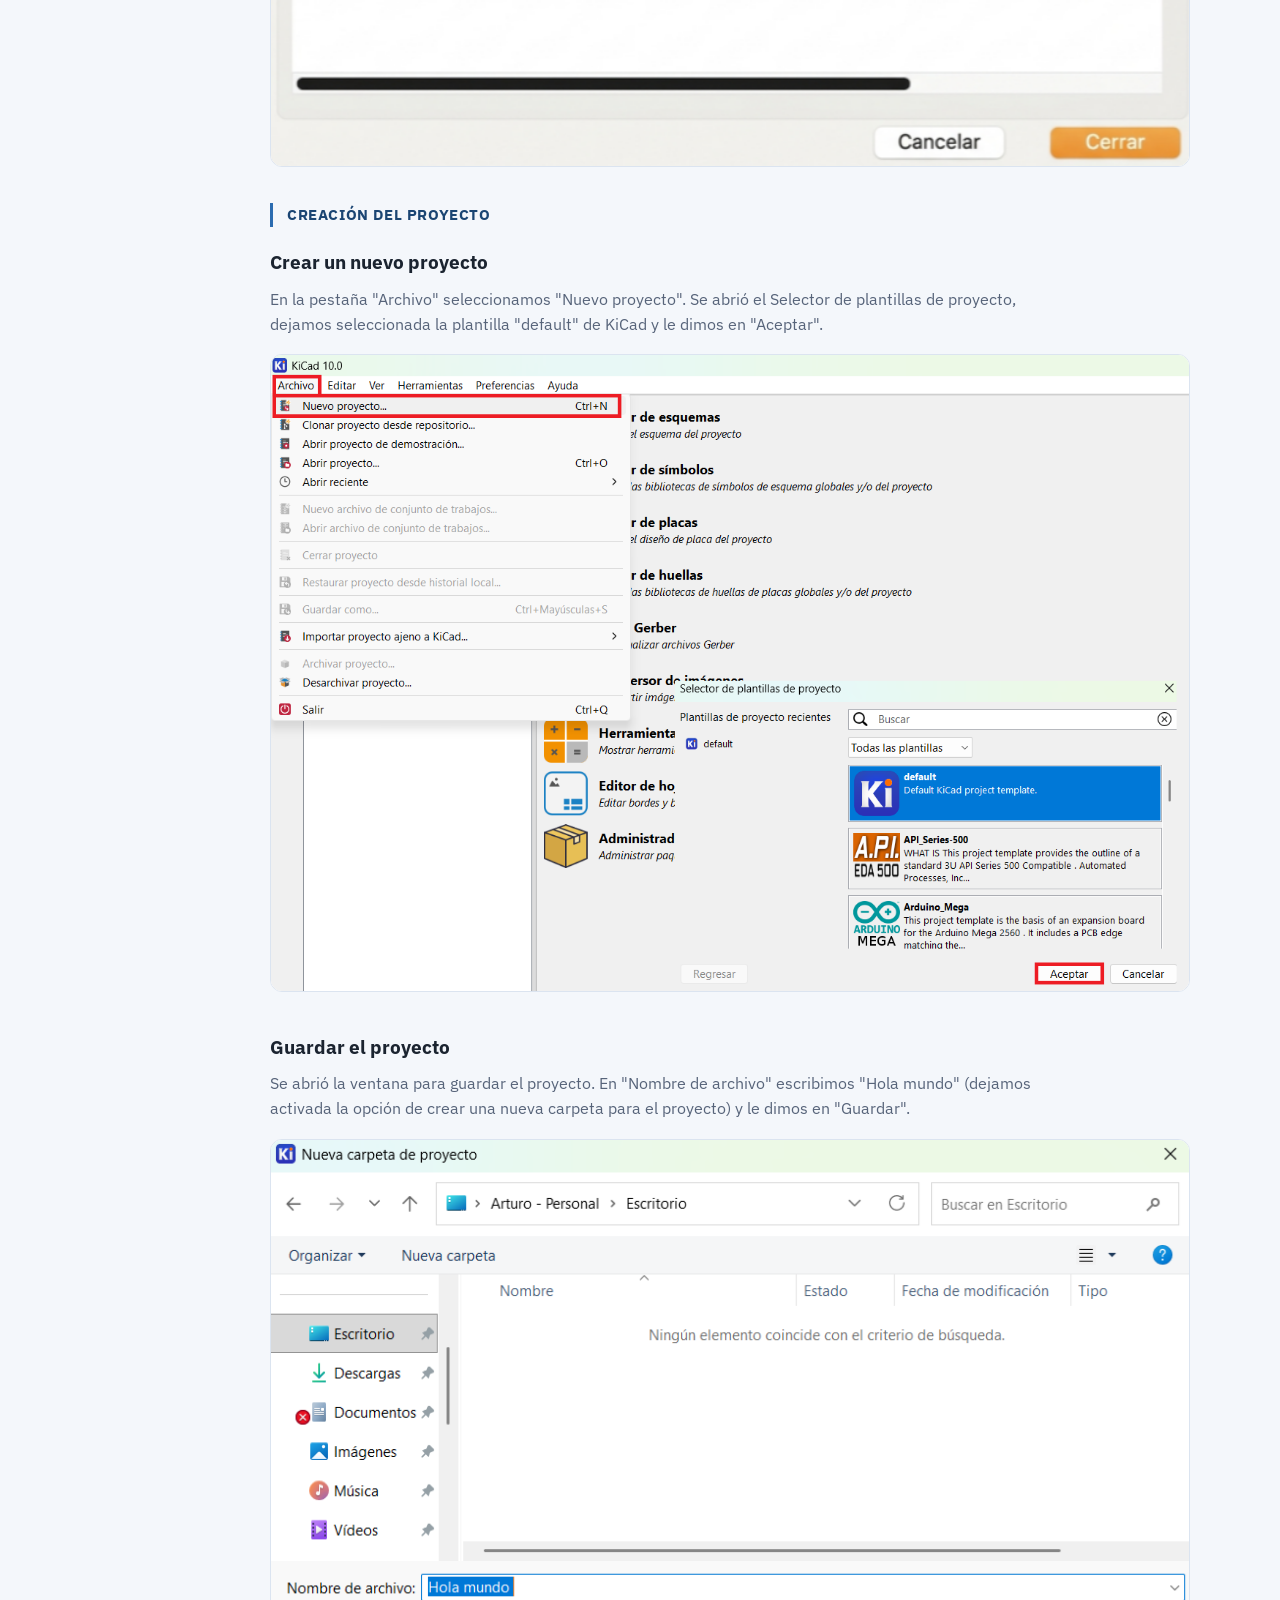
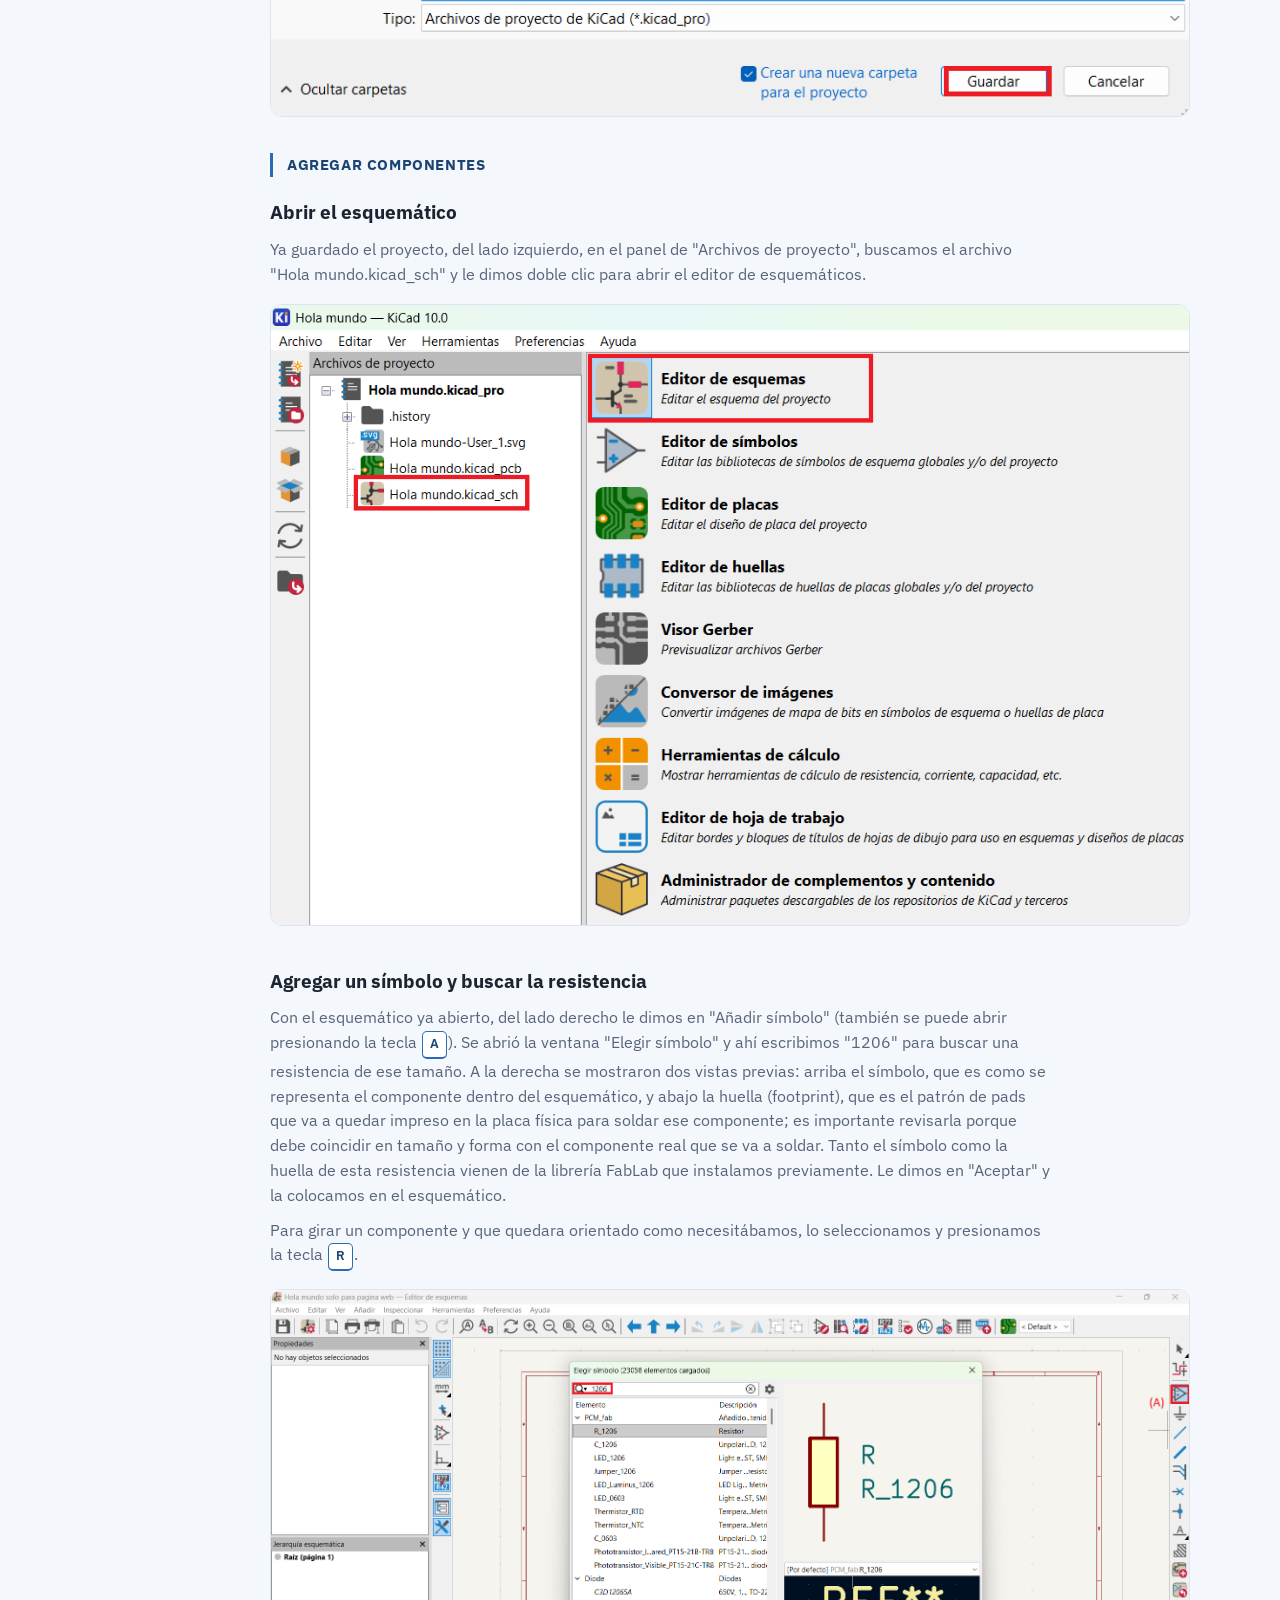
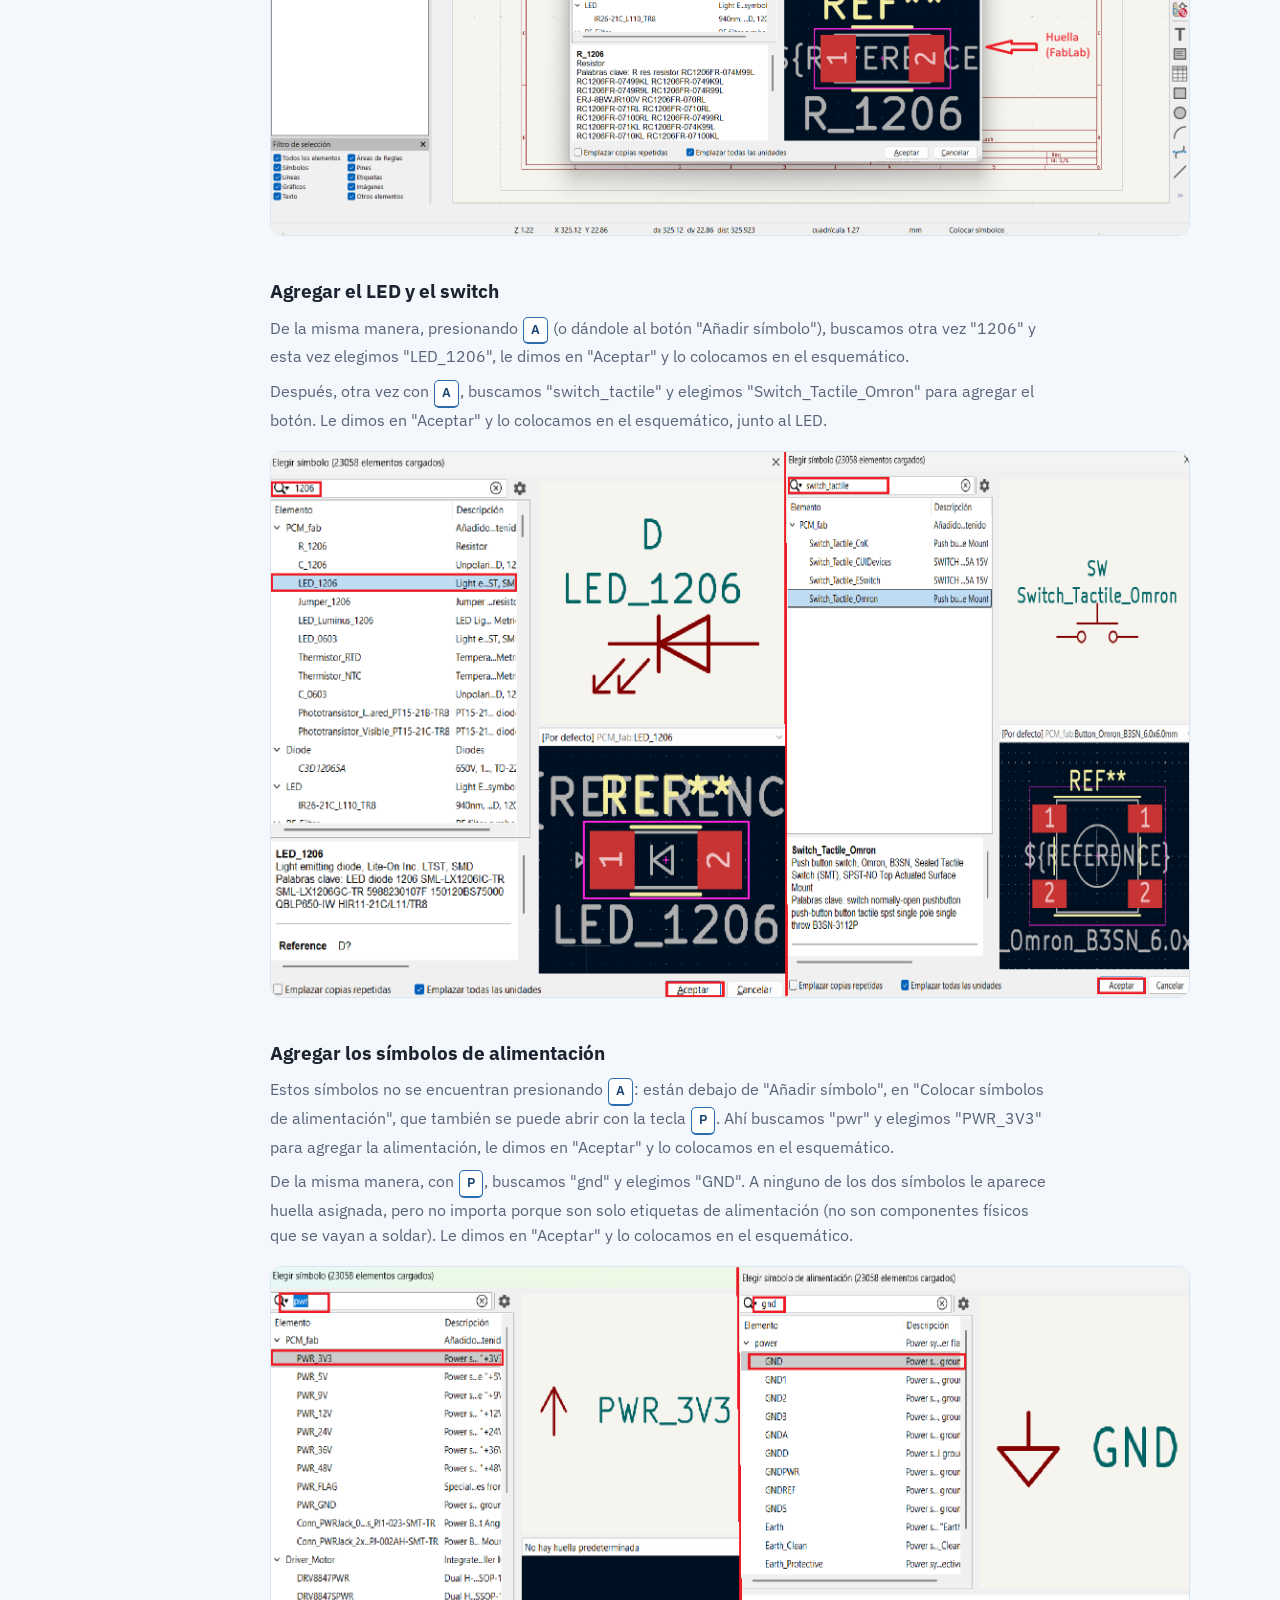
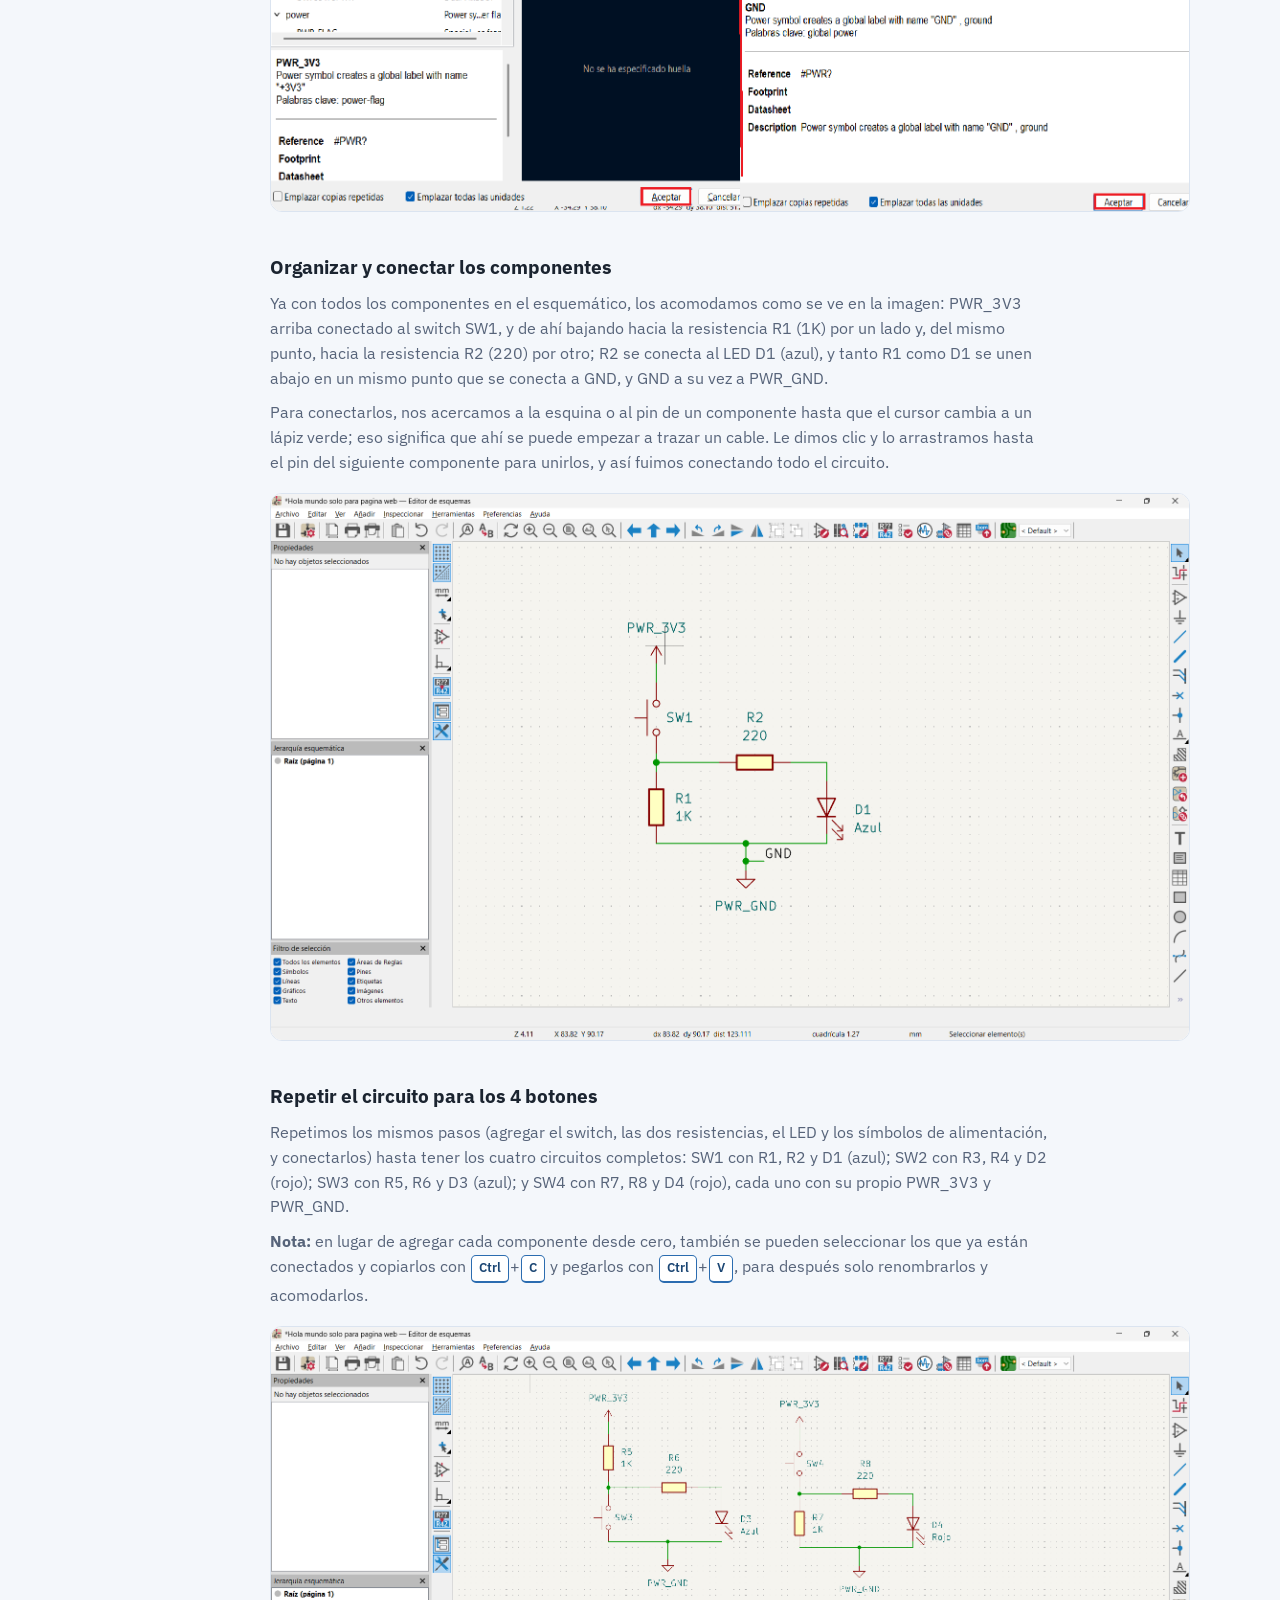
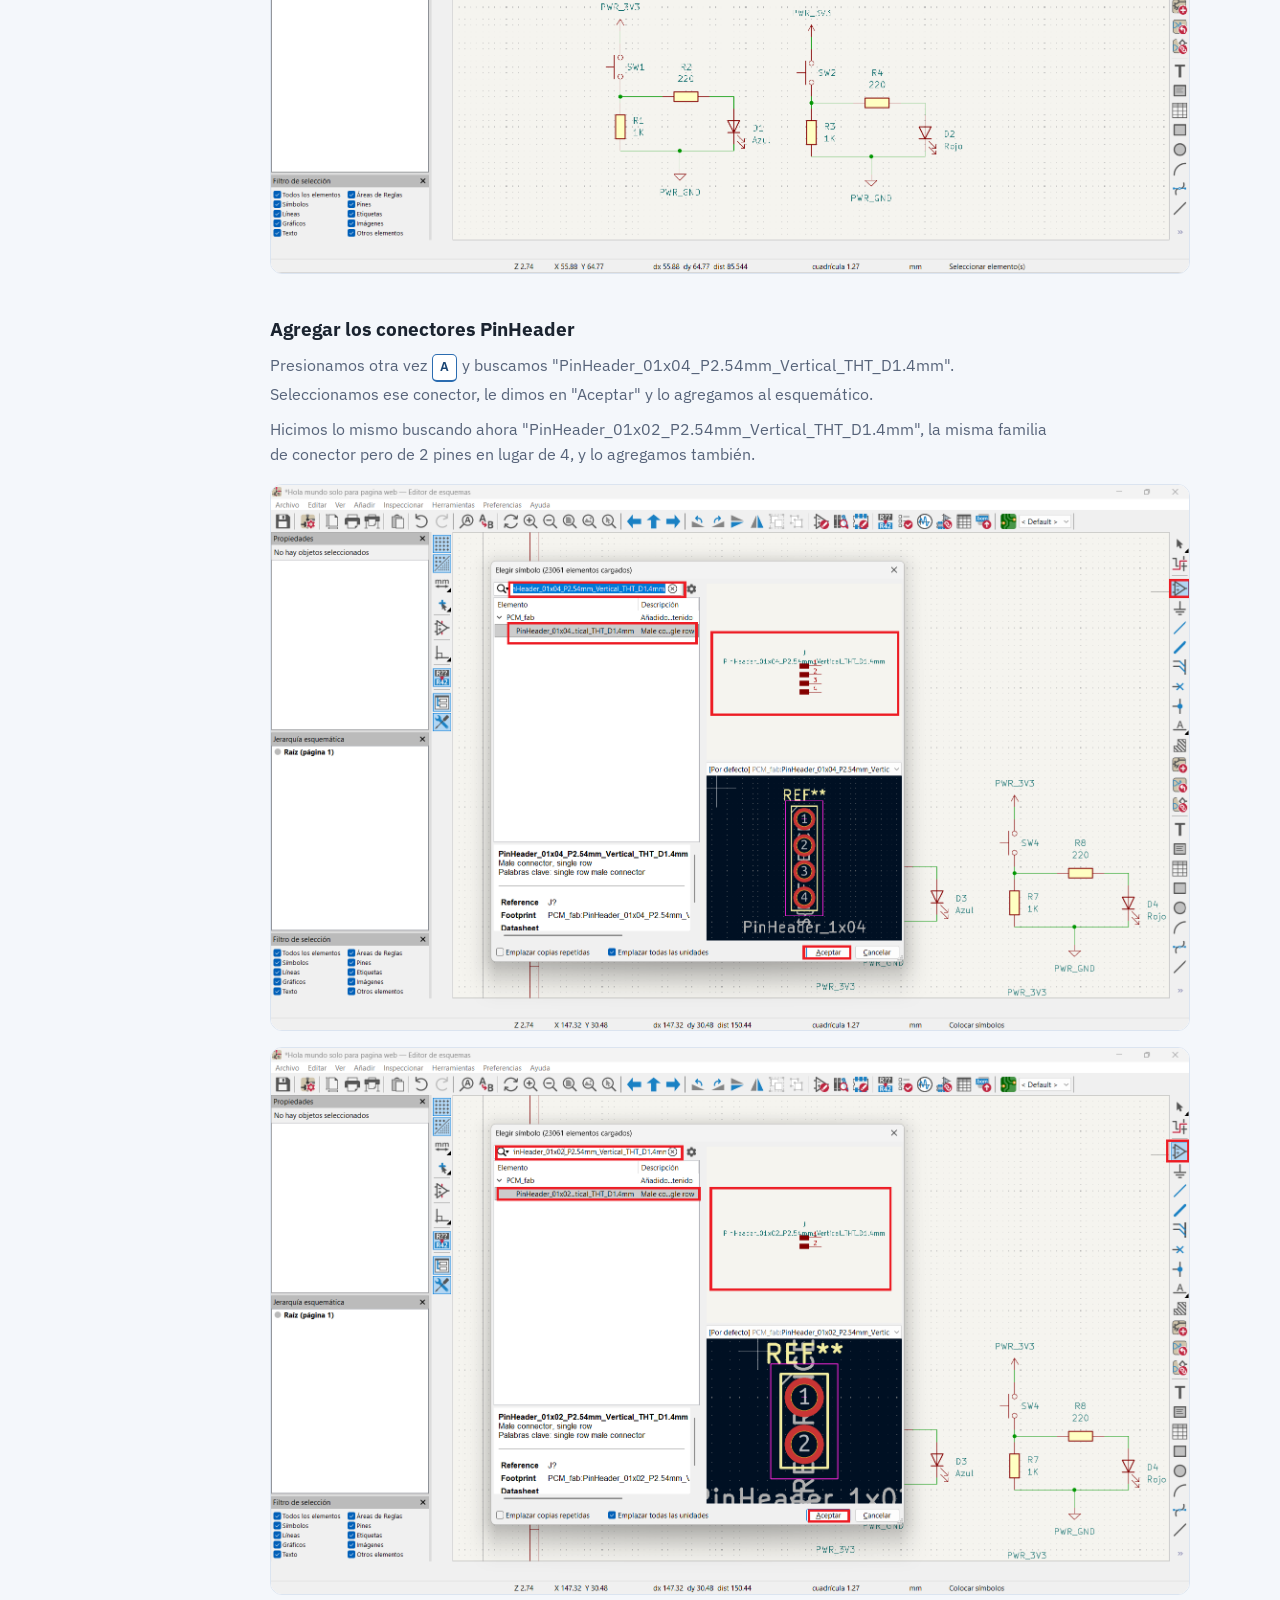
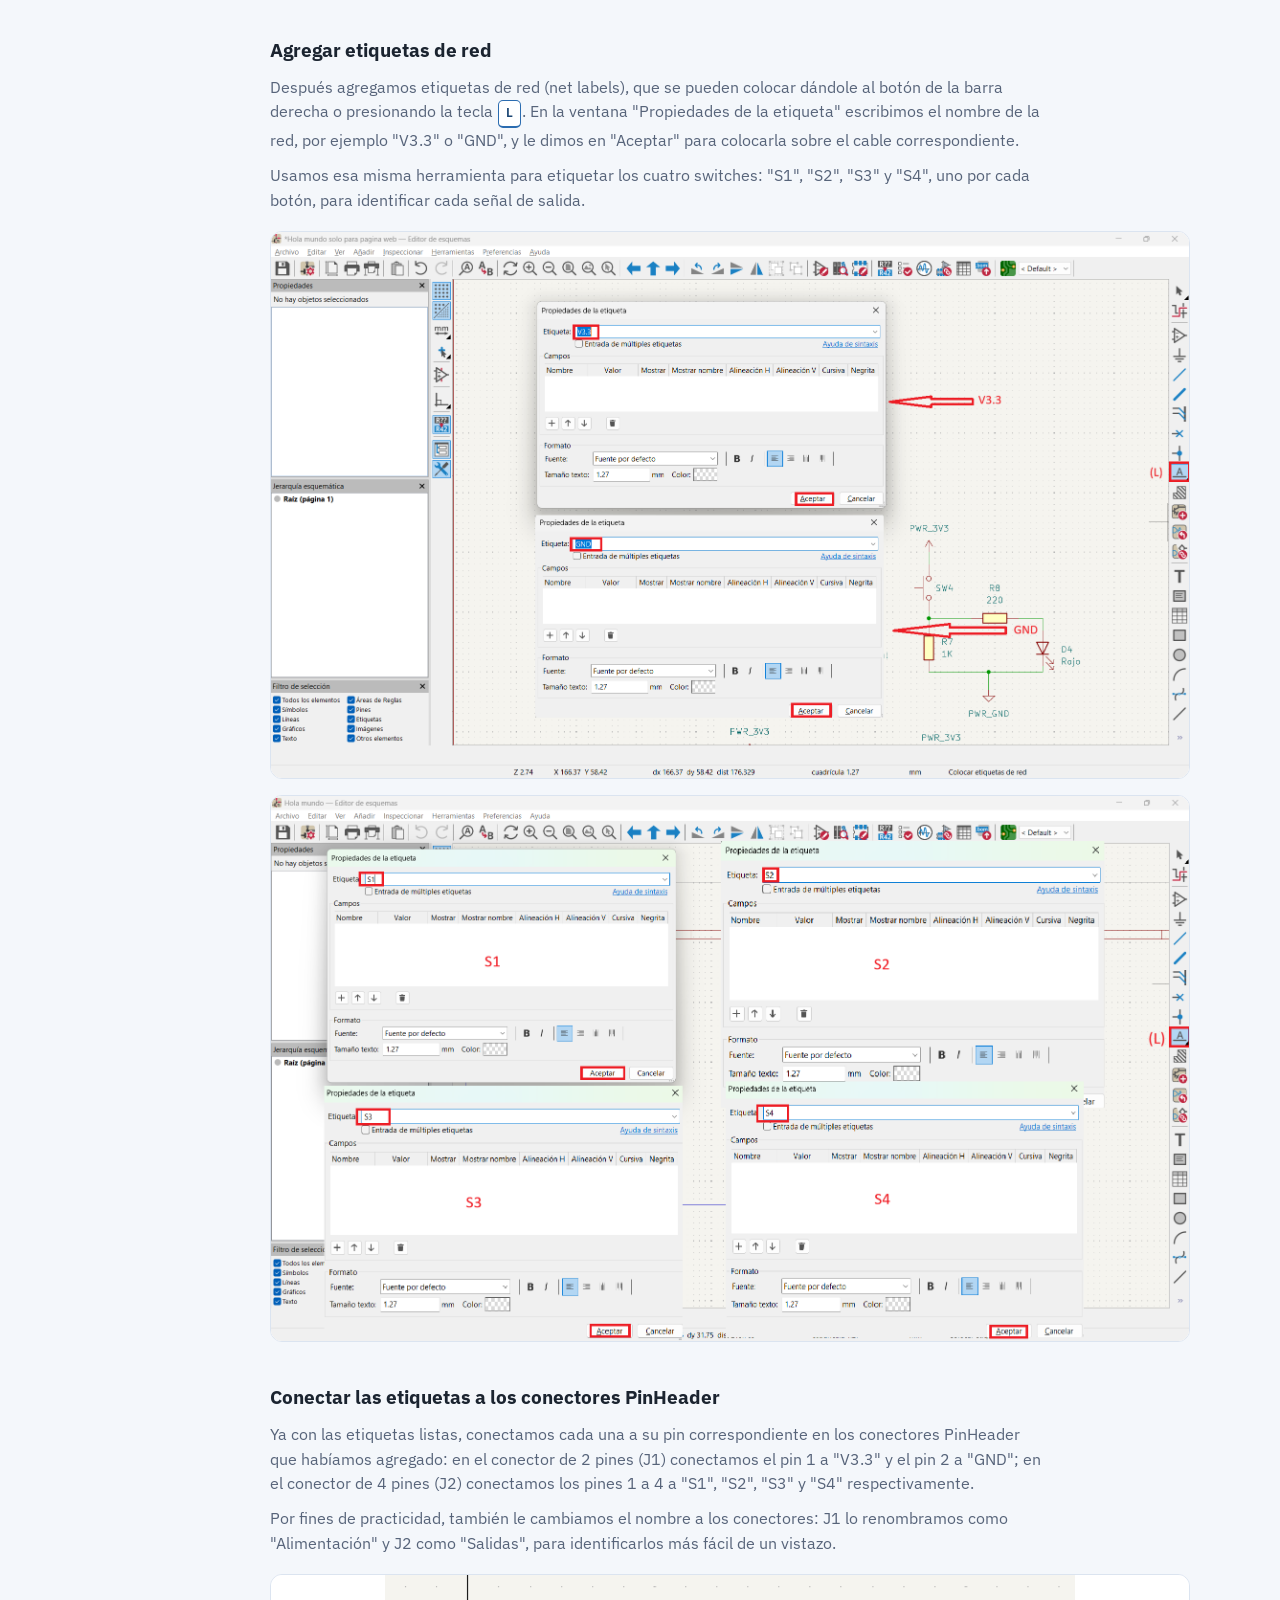
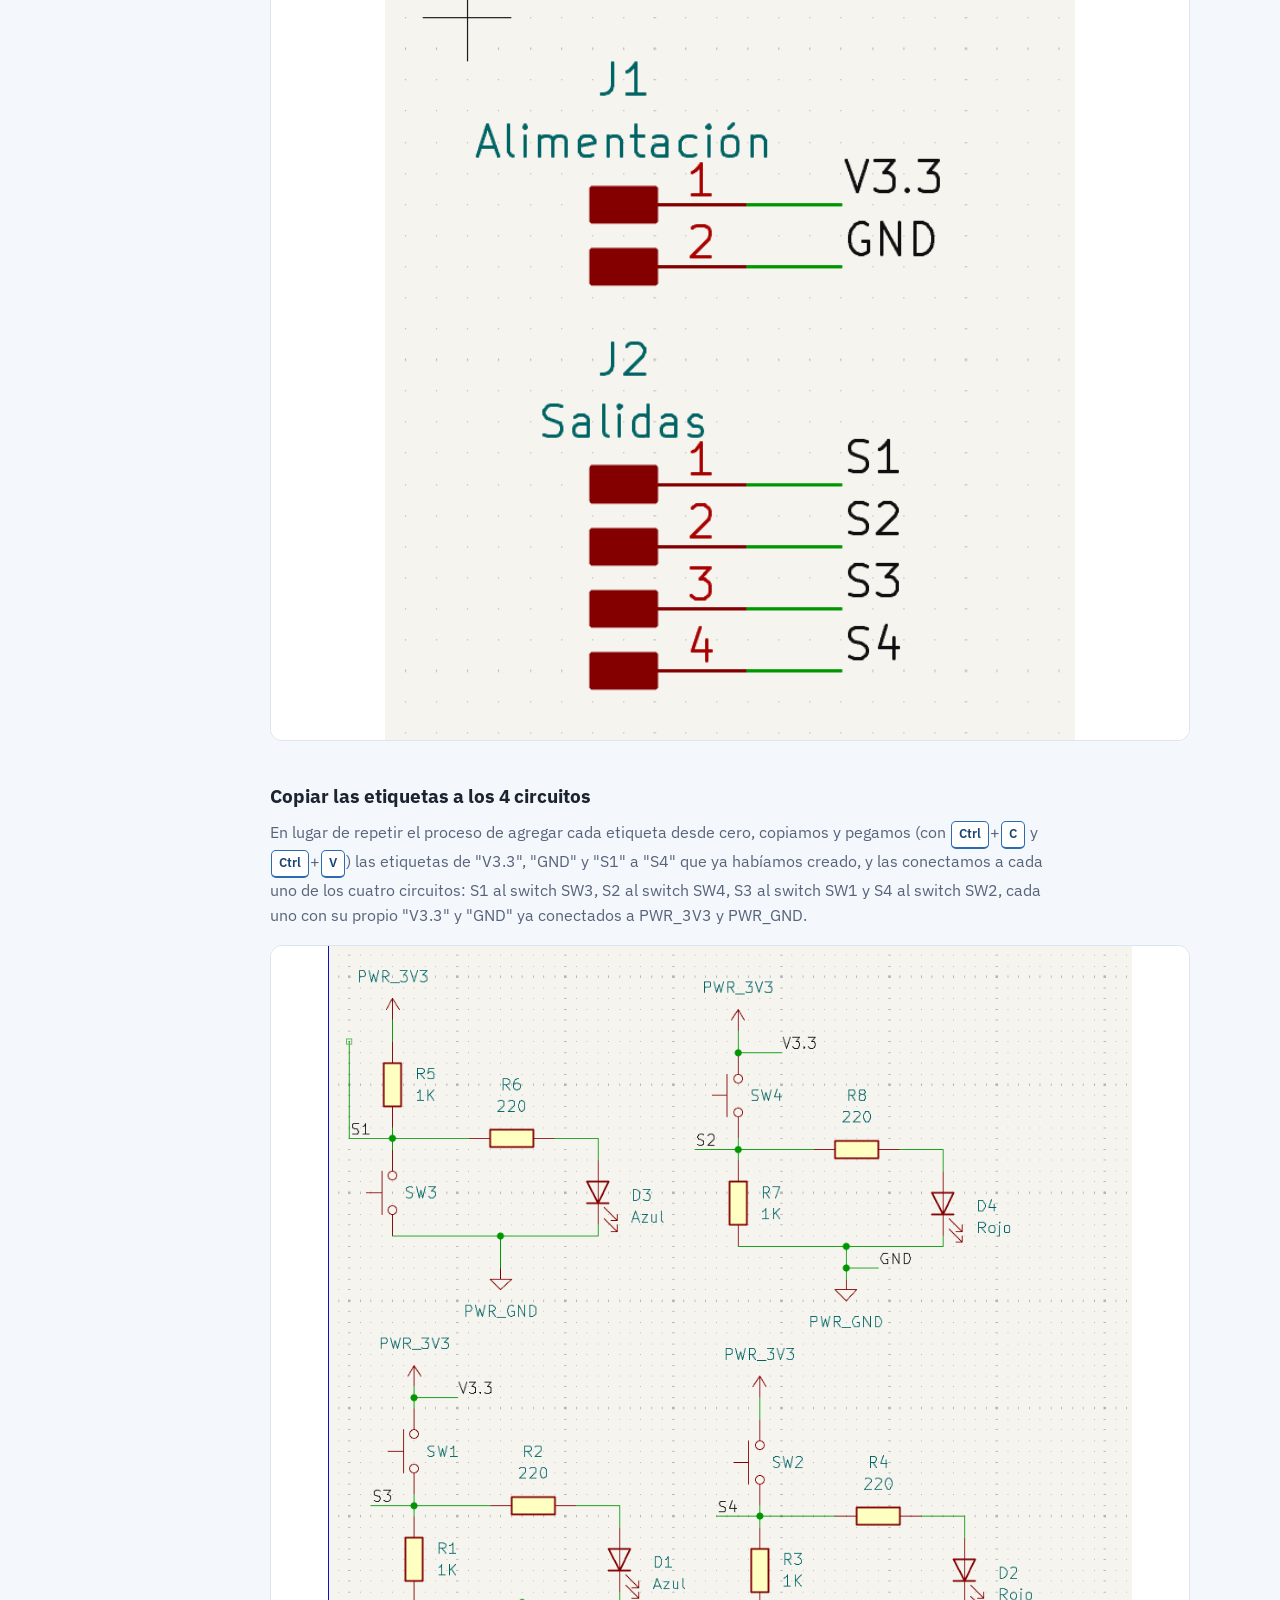
==== commit ea59c6be: "Add component reference table to kicad.html" ====
--- a/kicad.html
+++ b/kicad.html
@@ -48,6 +48,16 @@
 
 <div class="tool-page-body">
 
+  <div class="ref-card" style="margin-bottom:22px;">
+    <h4>Componentes usados</h4>
+    <table class="ref-table">
+      <tr><td><span class="ref-num">10</span></td><td>Resistencias (R1–R10)</td></tr>
+      <tr><td><span class="ref-num">4</span></td><td>LEDs, 2 azules y 2 rojos (D1–D4)</td></tr>
+      <tr><td><span class="ref-num">4</span></td><td>Botones / switches táctiles (SW1–SW4)</td></tr>
+      <tr><td><span class="ref-num">2</span></td><td>Conectores PinHeader: J1 alimentación (1x02) y J2 salidas (1x04)</td></tr>
+    </table>
+  </div>
+
   <div class="ref-card" style="margin-bottom:30px;">
     <h4>Atajos de teclado usados en KiCad</h4>
     <table class="ref-table">
